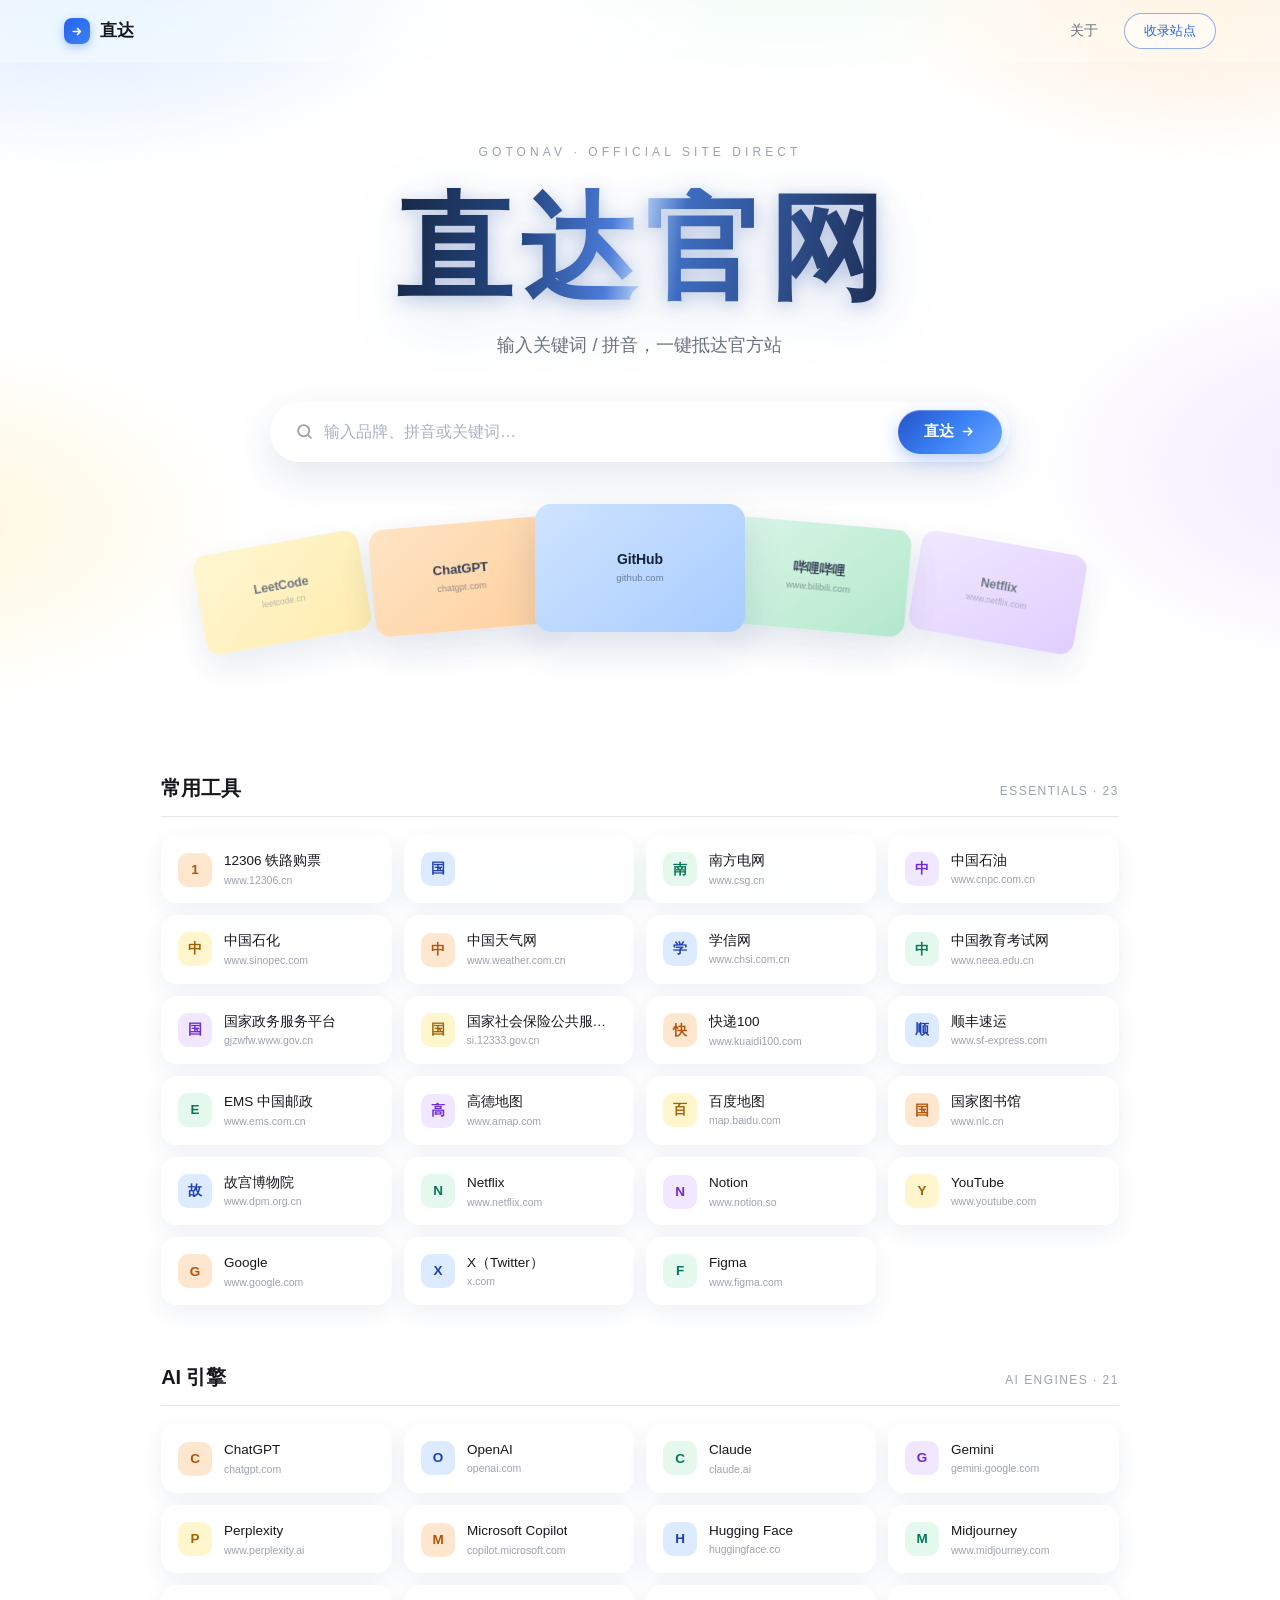
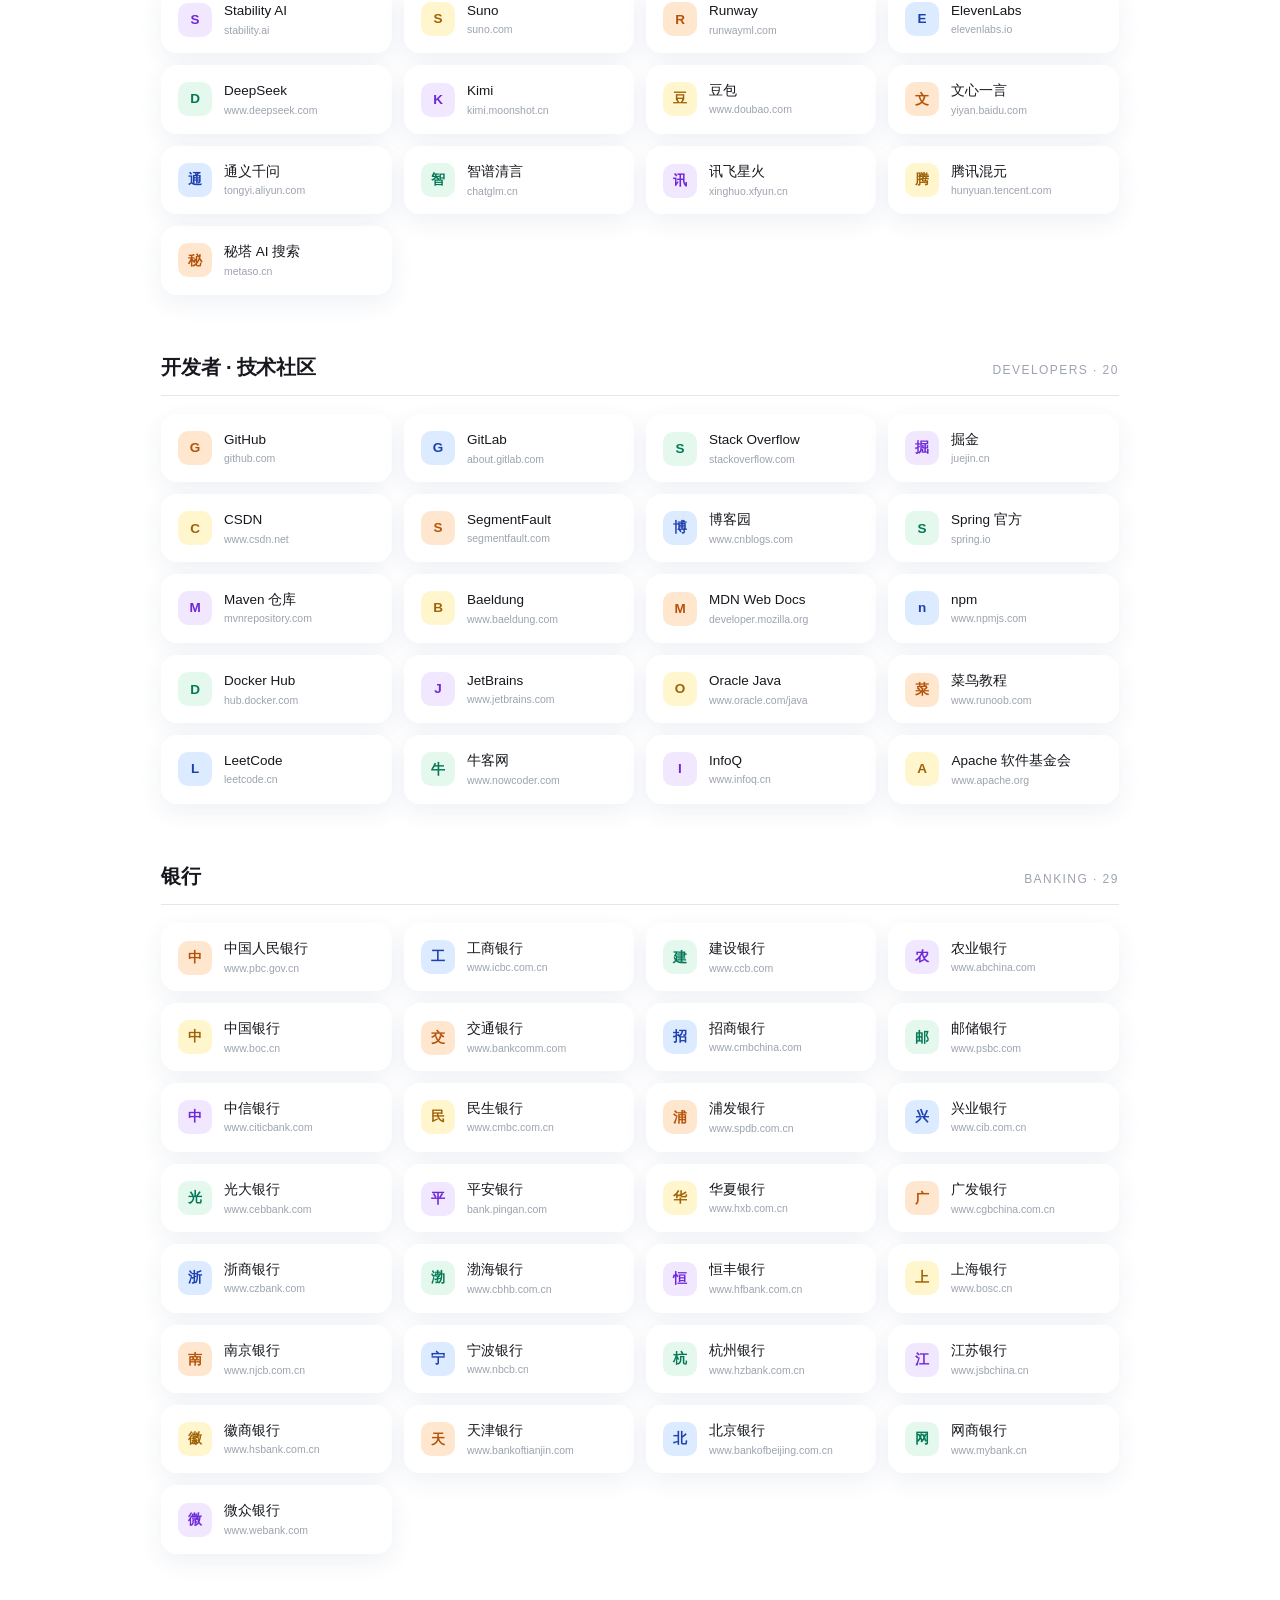
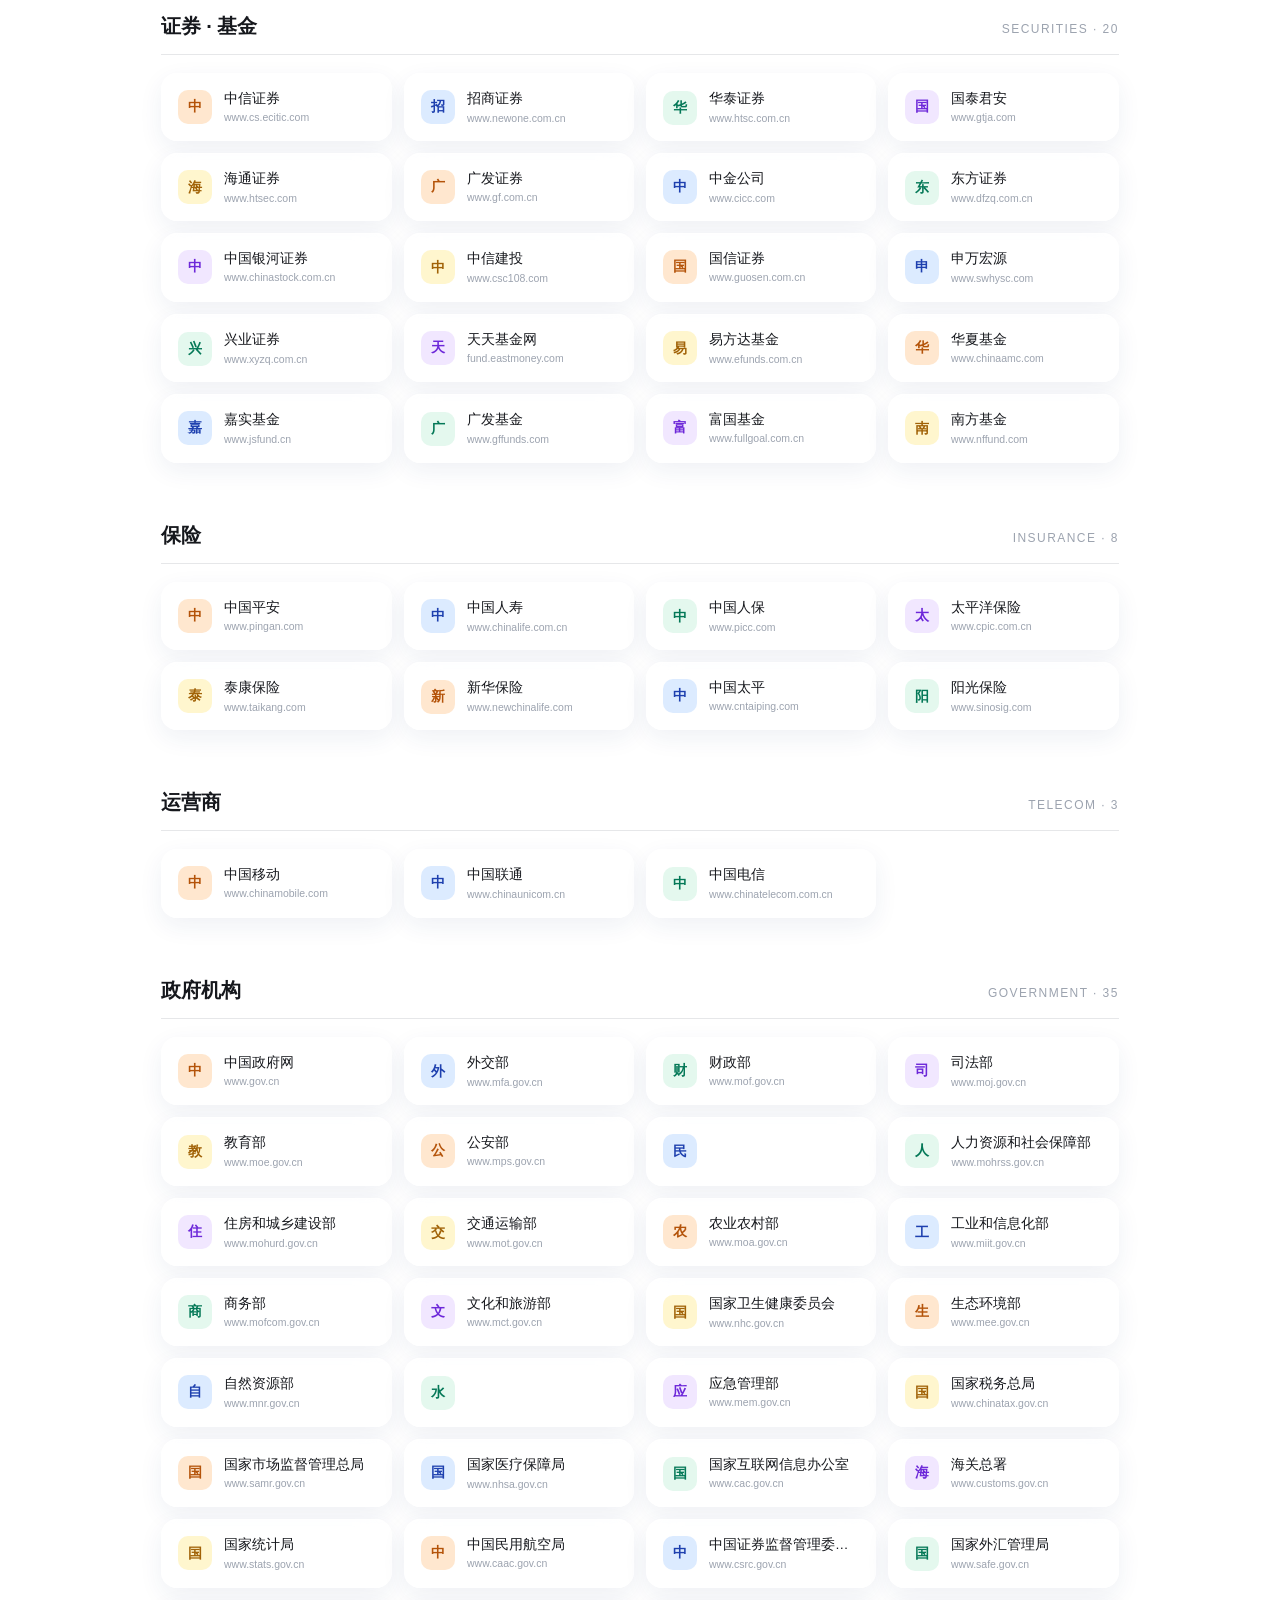
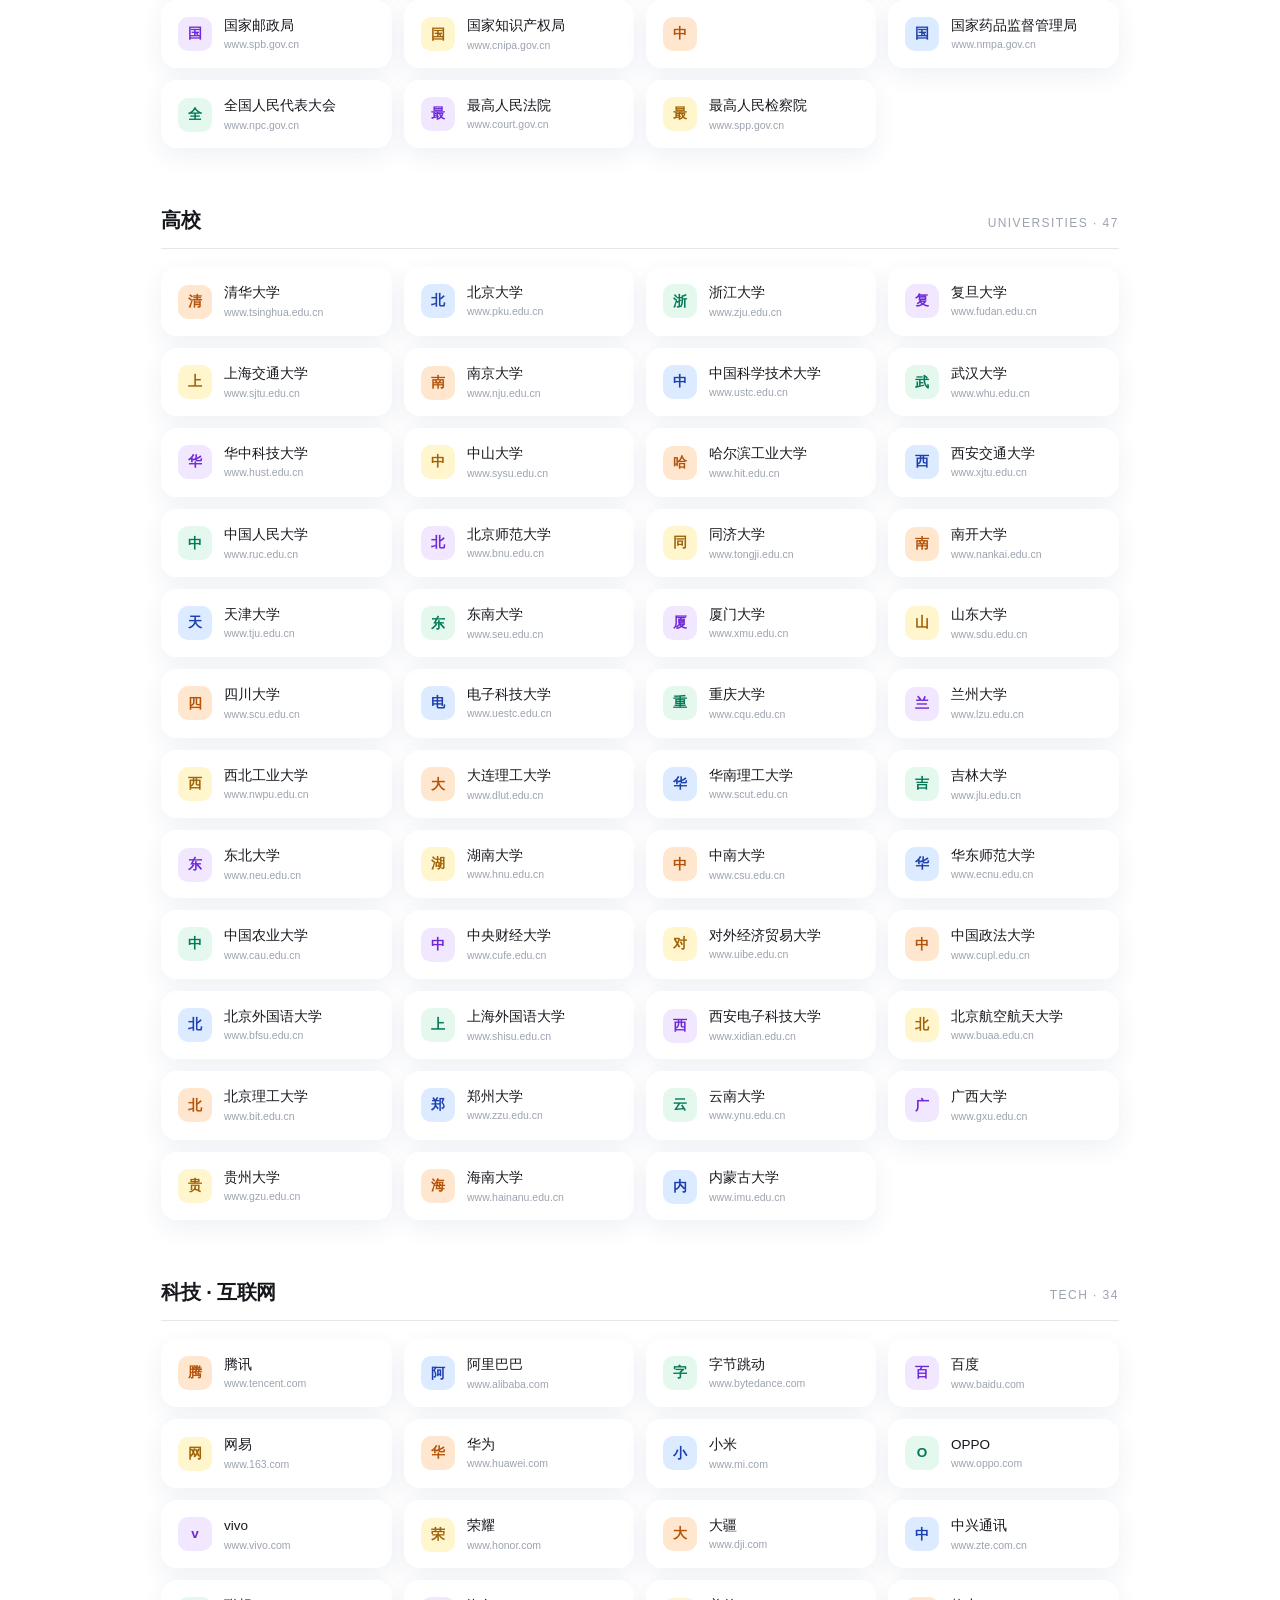
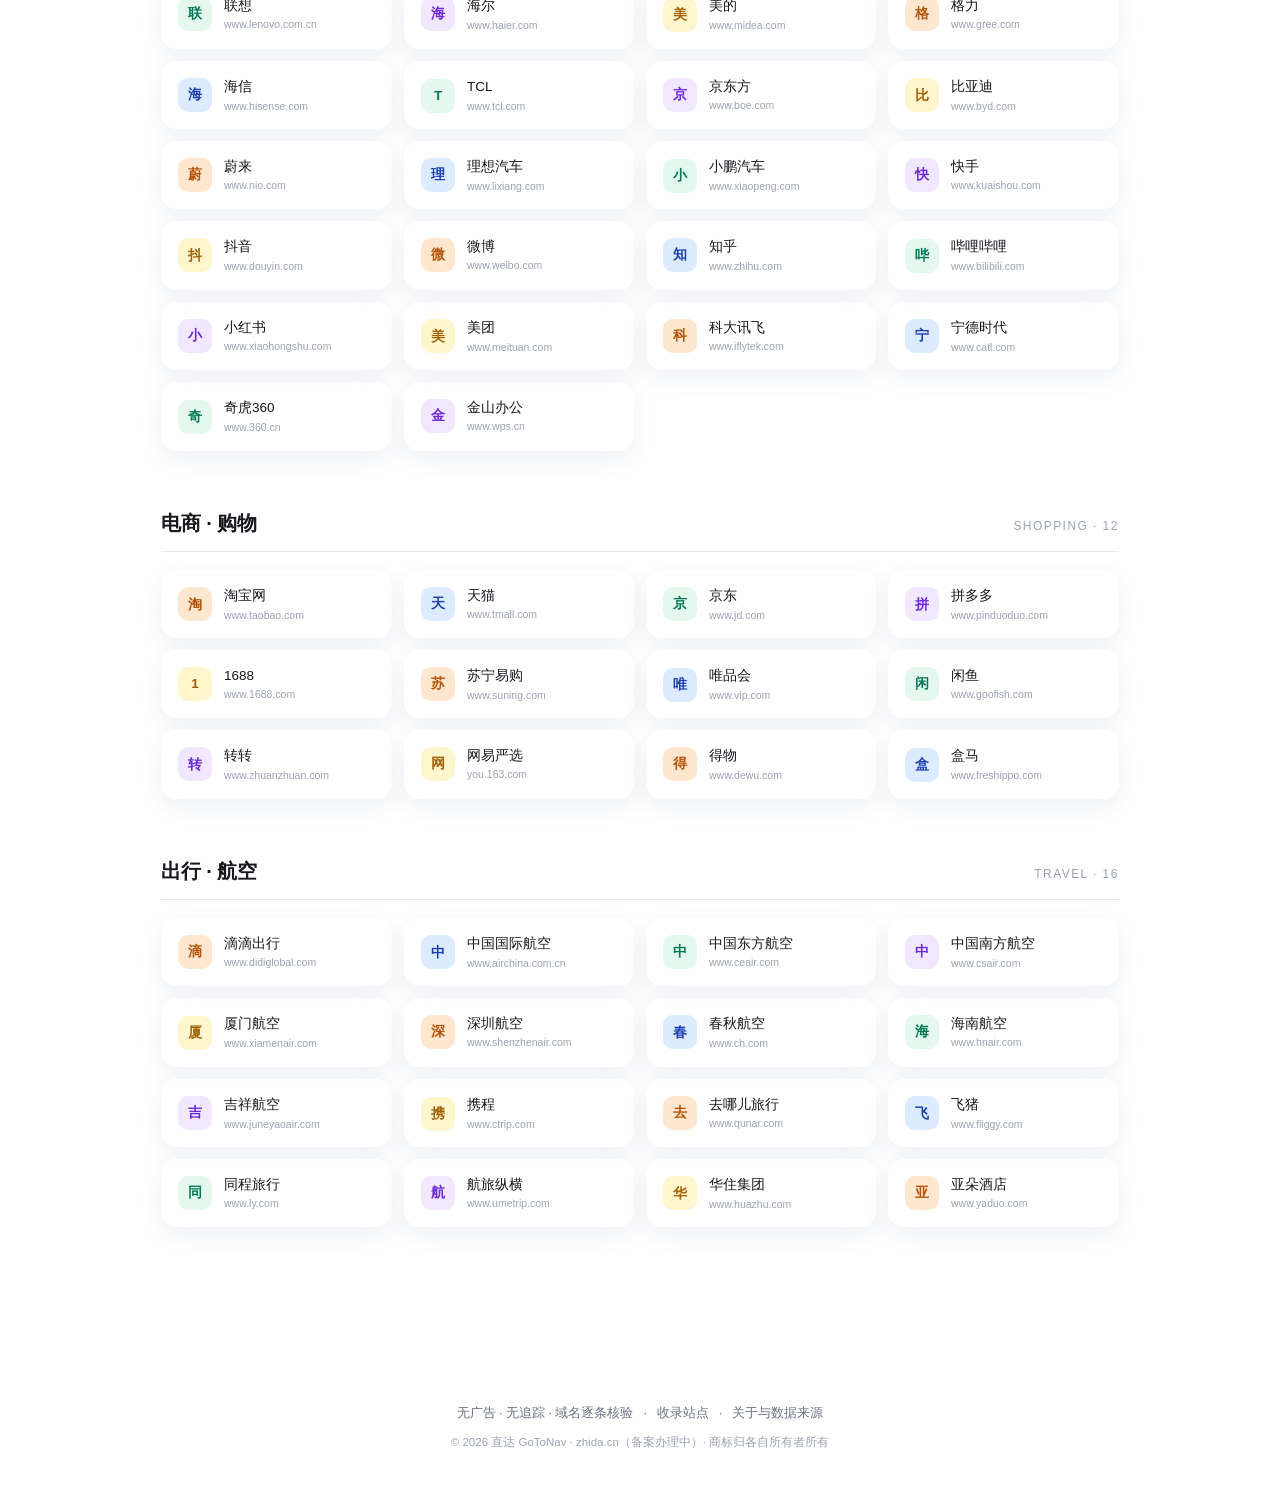
==== index.html @ f905e7fb "style: 标题字重600+镜面高光带与冷蓝投影；搜索框外环收细至4px取按钮同色渐变；背景改白底+五卡片同色系光斑融合渐变消除顶部断层；卡片五色提亮" ====
<!DOCTYPE html>
<html lang="zh-CN">
<head>
<meta charset="UTF-8">
<meta name="viewport" content="width=device-width, initial-scale=1.0">
<title>直达 GoToNav — 输入品牌名，直达官网</title>
<meta name="description" content="输入品牌 / 拼音，一键抵达官方站。无广告，无竞价排名，域名逐条核验。">
<link rel="icon" href="data:image/svg+xml,%3Csvg xmlns='http://www.w3.org/2000/svg' viewBox='0 0 32 32'%3E%3Crect width='32' height='32' rx='8' fill='%232563EB'/%3E%3Cpath d='M9 16h12M16 10.5L21.5 16L16 21.5' stroke='%23FFFFFF' stroke-width='2.6' fill='none' stroke-linecap='round' stroke-linejoin='round'/%3E%3C/svg%3E">
<style>
:root{
  --sans:-apple-system,BlinkMacSystemFont,"PingFang SC","Microsoft YaHei","Segoe UI",Roboto,sans-serif;
  /* 标题专用：中文宋体系，收细字重 + 放宽字距，比黑体更耐看 */
  --art:"Songti SC","STSong","Source Han Serif SC","Noto Serif SC","SimSun",Georgia,serif;
  --ease:cubic-bezier(.22,.68,.26,1);
  --text:#16181D;
  --dim:#6B7280;
  --faint:#9CA3AF;
  --blue:#2563EB;
  --blue-2:#3B82F6;
  --blue-soft:rgba(37,99,235,.08);
  --line:rgba(17,24,39,.08);
  --glass:rgba(255,255,255,.6);
  --glass-border:rgba(255,255,255,.75);
  --shadow:0 8px 24px rgba(30,60,120,.07);
  --shadow-lg:0 24px 60px rgba(30,60,120,.16);
}
*{box-sizing:border-box;margin:0;padding:0}
html{scroll-behavior:smooth;scroll-padding-top:90px}
body{font-family:var(--sans);color:var(--text);line-height:1.6;
  -webkit-font-smoothing:antialiased;overflow-x:hidden;
  background:#FFFFFF fixed}
a{color:inherit;text-decoration:none}
button{font-family:inherit;cursor:pointer;border:none;background:none;color:inherit}
::selection{background:rgba(37,99,235,.15)}
mark{background:transparent;color:var(--blue)}

/* 背景多色融合渐变：蘸取五张卡片的颜色（冰蓝/暖橙/薄荷/淡紫/柔黄），
   以大而柔的光斑相互渗透，无边界无断层，白底为主基调 */
.aurora{position:fixed;inset:0;pointer-events:none;z-index:0;
  background:
    radial-gradient(ellipse 52% 44% at 6% -8%,rgba(168,204,255,.55),transparent 62%),
    radial-gradient(ellipse 46% 40% at 94% -6%,rgba(255,201,143,.44),transparent 60%),
    radial-gradient(ellipse 44% 36% at 62% -12%,rgba(168,228,196,.42),transparent 58%),
    radial-gradient(ellipse 46% 38% at 108% 52%,rgba(205,176,255,.30),transparent 62%),
    radial-gradient(ellipse 42% 34% at -6% 58%,rgba(255,225,126,.28),transparent 60%),
    radial-gradient(ellipse 52% 36% at 50% 116%,rgba(168,228,196,.30),transparent 64%)}
.grain{position:fixed;inset:0;pointer-events:none;z-index:98;opacity:.05;
  background-image:url("data:image/svg+xml;utf8,<svg xmlns='http://www.w3.org/2000/svg' width='160' height='160'><filter id='n'><feTurbulence type='fractalNoise' baseFrequency='0.9' numOctaves='2'/></filter><rect width='160' height='160' filter='url(%23n)' opacity='0.55'/></svg>");
  mix-blend-mode:overlay}

/* ---------- nav ---------- */
.nav{position:sticky;top:0;z-index:50;display:flex;align-items:center;justify-content:space-between;
  padding:0 max(32px,5vw);height:62px;
  background:rgba(255,255,255,.45);backdrop-filter:blur(20px) saturate(170%);
  -webkit-backdrop-filter:blur(20px) saturate(170%)}
.brand{display:flex;align-items:center;gap:10px;font-size:17px;font-weight:800;letter-spacing:-.01em}
.brand-mark{width:26px;height:26px;border-radius:8px;
  background:linear-gradient(135deg,var(--blue),var(--blue-2));
  display:flex;align-items:center;justify-content:center;flex-shrink:0;
  box-shadow:0 3px 10px rgba(37,99,235,.35)}
.nav-right{display:flex;align-items:center;gap:12px}
.nav-link{font-size:13.5px;color:var(--dim);padding:7px 14px;border-radius:99px;transition:color .25s}
.nav-link:hover{color:var(--text)}
.btn-outline{font-size:13px;font-weight:500;color:var(--blue);padding:8px 19px;border-radius:99px;
  border:1.5px solid rgba(37,99,235,.5);background:rgba(255,255,255,.5);transition:background .25s,border-color .25s}
.btn-outline:hover{background:var(--blue-soft);border-color:var(--blue)}

/* ---------- hero ---------- */
.hero{position:relative;z-index:1;display:flex;flex-direction:column;
  align-items:center;text-align:center;padding:clamp(56px,9vh,96px) 24px 76px}
.eyebrow{font-size:12px;letter-spacing:.34em;color:var(--faint);text-transform:uppercase;margin-bottom:26px}
.hero h1{font-family:var(--art);font-size:clamp(52px,10.5vw,116px);font-weight:600;line-height:1.06;
  letter-spacing:.07em;text-indent:.07em;
  /* 镜面质感：深→亮→微光带→深，中段亮带模拟镜面反光 */
  background:linear-gradient(97deg,#182742 0%,#23447F 26%,#4B7BD8 44%,#A9C6F2 50%,#3E6CC0 58%,#1B2C50 100%);
  -webkit-background-clip:text;background-clip:text;-webkit-text-fill-color:transparent;
  /* 镜面阴影：贴身一层冷蓝柔影 + 远处一层大扩散，让字浮起来 */
  filter:drop-shadow(0 4px 9px rgba(43,84,166,.30)) drop-shadow(0 16px 30px rgba(43,84,166,.16))}
.hero-sub{font-size:clamp(15px,2vw,18px);color:var(--dim);margin:20px auto 42px;max-width:32em}

/* 搜索：细长胶囊 + 悬停/聚焦时与按钮同色的一圈毛玻璃 */
.search-wrap{position:relative;width:100%;max-width:740px;z-index:30}
.search-wrap::before{content:"";position:absolute;inset:-4px;border-radius:999px;z-index:-1;
  background:linear-gradient(135deg,#2554C7 0%,#3B82F6 52%,#6AA9FF 100%);
  backdrop-filter:blur(14px) saturate(170%);-webkit-backdrop-filter:blur(14px) saturate(170%);
  border:1px solid rgba(255,255,255,.65);
  opacity:0;transform:scale(.99);
  transition:opacity .32s var(--ease),transform .32s var(--ease)}
.search-wrap:hover::before,.search-wrap:focus-within::before{opacity:1;transform:none}
.search{display:flex;align-items:center;gap:10px;padding:7px 7px 7px 24px;border-radius:999px;
  background:rgba(255,255,255,.94);backdrop-filter:blur(24px);-webkit-backdrop-filter:blur(24px);
  border:1px solid rgba(255,255,255,.9);
  box-shadow:0 14px 40px rgba(30,60,120,.12);
  transition:box-shadow .3s var(--ease),transform .3s var(--ease)}
.search.focus{transform:translateY(-2px);box-shadow:0 22px 52px rgba(30,60,120,.20)}
.search-ico{color:var(--faint);display:flex;flex-shrink:0}
.search input{flex:1;border:none;outline:none;background:transparent;font-size:16px;color:var(--text);min-width:0}
.search input::placeholder{color:#A8B3C4}
.search-btn{height:44px;padding:0 26px;border-radius:999px;flex-shrink:0;color:#fff;
  font-size:14.5px;font-weight:600;display:flex;align-items:center;gap:7px;
  background:linear-gradient(135deg,#2554C7 0%,#3B82F6 52%,#6AA9FF 100%);
  box-shadow:0 6px 18px rgba(43,110,246,.34),inset 0 1px 0 rgba(255,255,255,.28);
  transition:transform .25s var(--ease),box-shadow .25s}
.search-btn:hover{transform:scale(1.05);box-shadow:0 9px 24px rgba(43,110,246,.44)}
.search-btn:active{transform:scale(.96)}

/* ---------- 品牌卡片拼贴（循环换位） ---------- */
.collage{position:relative;height:156px;margin-top:54px;perspective:1000px}
.pcard{position:absolute;top:0;left:50%;
  --tx:0px;--dy:0px;--ang:0deg;--sc:1;--w:190px;--h:114px;
  width:var(--w);height:var(--h);border-radius:16px;padding:0 16px;
  display:flex;flex-direction:column;justify-content:center;align-items:center;text-align:center;
  cursor:pointer;overflow:hidden;background:var(--bg);
  box-shadow:0 16px 38px rgba(30,60,120,.16);
  transform:translateX(calc(-50% + var(--tx))) translateY(var(--dy)) rotate(var(--ang)) scale(var(--sc));
  transform-origin:50% 60%;
  transition:transform .78s var(--ease),width .78s var(--ease),height .78s var(--ease),
             opacity .6s var(--ease),box-shadow .45s var(--ease),filter .6s var(--ease);
  animation:floaty 6.5s ease-in-out infinite}
.pcard .p-txt{min-width:0;width:100%}
.pcard .p-name{font-size:14px;font-weight:700;color:#16233A;letter-spacing:-.01em;line-height:1.3;
  white-space:nowrap;overflow:hidden;text-overflow:ellipsis}
.pcard .p-domain{font-size:9.5px;color:rgba(22,35,58,.5);letter-spacing:.01em;margin-top:2px;
  white-space:nowrap;overflow:hidden;text-overflow:ellipsis}
/* 悬停：回正 + 上浮 + 一道光扫过 */
.pcard::after{content:"";position:absolute;inset:0;pointer-events:none;
  background:linear-gradient(115deg,transparent 32%,rgba(255,255,255,.6) 48%,transparent 64%);
  opacity:0;transform:translateX(-36%);transition:opacity .3s,transform .55s var(--ease)}
.pcard:hover::after{opacity:1;transform:translateX(36%)}
.pcard:hover{--ang:0deg!important;--dy:-14px!important;--sc:1.1!important;
  z-index:30!important;opacity:1!important;filter:none!important;
  box-shadow:0 28px 58px rgba(30,60,120,.24)}
@keyframes floaty{0%,100%{margin-top:0}50%{margin-top:-7px}}
@media (prefers-reduced-motion: reduce){.pcard{animation:none}}

/* 分类卡片头像：五色调循环，与首屏卡片同系 */
.avatar{width:34px;height:34px;border-radius:10px;
  display:flex;align-items:center;justify-content:center;font-size:13.5px;flex-shrink:0;font-weight:600}
.avatar[data-c="0"]{background:#FFE7CF;color:#B45309}
.avatar[data-c="1"]{background:#DCEBFF;color:#1E40AF}
.avatar[data-c="2"]{background:#E4F8EE;color:#047857}
.avatar[data-c="3"]{background:#F1E7FF;color:#6D28D9}
.avatar[data-c="4"]{background:#FFF6CE;color:#A16207}

/* ---------- 下拉候选区 ---------- */
.panel{position:absolute;top:calc(100% + 10px);left:0;right:0;border-radius:20px;overflow:hidden;
  background:rgba(255,255,255,.9);backdrop-filter:blur(28px) saturate(180%);
  -webkit-backdrop-filter:blur(28px) saturate(180%);
  border:1px solid rgba(255,255,255,.9);box-shadow:0 24px 60px rgba(30,60,120,.18);
  opacity:0;transform:translateY(-6px) scale(.99);pointer-events:none;
  transition:opacity .22s var(--ease),transform .22s var(--ease);z-index:40}
.panel.show{opacity:1;transform:none;pointer-events:auto}
.sug{display:flex;align-items:center;gap:12px;padding:11px 16px;cursor:pointer;transition:background .15s}
.sug.active,.sug:hover{background:var(--blue-soft)}
.sug-name{font-size:14px;font-weight:500}
.sug-domain{font-size:11.5px;color:var(--faint)}
.sug-meta{margin-left:auto;text-align:right;flex-shrink:0}
.sug-cat{font-size:11px;color:var(--faint)}
.sug-go{font-size:11px;color:var(--dim)}
.sug.active .sug-go{color:var(--blue)}

/* ---------- 分类 ---------- */
main{position:relative;z-index:1;max-width:1060px;margin:0 auto;padding:24px max(24px,4vw) 80px}
.cat{margin-bottom:56px;opacity:0;transform:translateY(22px);
  transition:opacity .5s var(--ease),transform .5s var(--ease)}
.cat.in{opacity:1;transform:none}
.cat-head{display:flex;align-items:baseline;justify-content:space-between;margin-bottom:18px;
  padding-bottom:12px;border-bottom:1px solid rgba(17,24,39,.1)}
.cat-head h2{font-size:20px;font-weight:800;letter-spacing:-.01em}
.cat-head span{font-size:12px;color:var(--faint);letter-spacing:.12em}
.grid{display:grid;grid-template-columns:repeat(auto-fill,minmax(198px,1fr));gap:12px}
.card{display:flex;align-items:center;gap:12px;padding:14px 16px;border-radius:16px;
  background:rgba(255,255,255,.72);backdrop-filter:blur(16px);-webkit-backdrop-filter:blur(16px);
  border:1px solid rgba(255,255,255,.85);box-shadow:var(--shadow);
  transition:transform .3s var(--ease),box-shadow .3s}
.card:hover{transform:translateY(-4px);box-shadow:0 14px 34px rgba(30,60,120,.13)}
.card-name{font-size:13.5px;font-weight:500;white-space:nowrap;overflow:hidden;text-overflow:ellipsis}
.card-domain{font-size:10.5px;color:var(--faint);white-space:nowrap;overflow:hidden;text-overflow:ellipsis}
.card-txt{min-width:0}

/* ---------- footer ---------- */
footer{position:relative;z-index:1;padding:40px 24px 44px;text-align:center}
.foot-links{display:flex;justify-content:center;gap:10px;margin-bottom:10px;flex-wrap:wrap}
.foot-links button,.foot-links span{font-size:12.5px;color:var(--dim)}
.foot-links button:hover{color:var(--text)}
.foot-sep{color:var(--faint)}
.copyright{font-size:11.5px;color:var(--faint)}

/* ---------- 弹窗与提示 ---------- */
.mask{position:fixed;inset:0;background:rgba(17,24,39,.3);backdrop-filter:blur(10px);
  -webkit-backdrop-filter:blur(10px);
  display:none;align-items:center;justify-content:center;z-index:90;padding:20px}
.mask.show{display:flex}
.modal{width:100%;max-width:430px;padding:30px;border-radius:22px;
  background:rgba(255,255,255,.88);backdrop-filter:blur(28px) saturate(180%);
  -webkit-backdrop-filter:blur(28px) saturate(180%);
  border:1px solid rgba(255,255,255,.9);box-shadow:0 30px 90px rgba(30,60,120,.25)}
.modal h3{font-size:18px;font-weight:600;margin-bottom:6px}
.modal .sub{font-size:13px;color:var(--dim);margin-bottom:22px}
.field{margin-bottom:15px}
.field label{display:block;font-size:12px;color:var(--dim);margin-bottom:7px}
.field input,.field textarea{width:100%;background:rgba(255,255,255,.8);border:1px solid var(--line);
  border-radius:12px;padding:11px 15px;font-size:13.5px;color:var(--text);outline:none;
  font-family:inherit;transition:border-color .25s;resize:vertical}
.field input:focus,.field textarea:focus{border-color:var(--blue);box-shadow:0 0 0 3px rgba(37,99,235,.10)}
.modal-actions{display:flex;gap:10px;justify-content:flex-end;margin-top:22px}
.btn-ghost{font-size:13px;color:var(--dim);padding:9px 18px;border-radius:99px}
.btn-ghost:hover{color:var(--text)}
.btn-main{font-size:13px;color:#fff;padding:10px 24px;border-radius:99px;font-weight:600;
  background:linear-gradient(135deg,#2B6EF6,#4F8DF9);
  box-shadow:0 4px 14px rgba(43,110,246,.35);transition:transform .25s var(--ease)}
.btn-main:hover{transform:scale(1.04)}
.about-list{list-style:none;font-size:13.5px;color:var(--dim)}
.about-list li{padding:10px 0;border-bottom:1px solid rgba(17,24,39,.08);display:flex;gap:12px}
.about-list li:last-child{border:none}
.about-list b{color:var(--text);font-weight:500;flex-shrink:0}
.toast{position:fixed;bottom:32px;left:50%;transform:translate(-50%,16px);opacity:0;
  background:rgba(255,255,255,.9);backdrop-filter:blur(24px);-webkit-backdrop-filter:blur(24px);
  border:1px solid rgba(255,255,255,.9);color:var(--text);
  font-size:13px;padding:12px 24px;border-radius:99px;box-shadow:0 12px 34px rgba(30,60,120,.16);
  transition:.35s var(--ease);z-index:99;pointer-events:none}
.toast.show{opacity:1;transform:translate(-50%,0)}

@media (prefers-reduced-motion: reduce){*{transition:none!important;animation:none!important}}
@media (max-width:820px){
  .collage{margin-top:44px;height:124px}
  .hero{padding-top:clamp(40px,7vh,72px)}
}
@media (max-width:560px){
  .collage{height:92px}
  .search{padding-left:18px}
  .search-btn{padding:0 18px;height:42px}
  .hero-sub{margin-bottom:34px}
}
</style>
</head>
<body>

<div class="aurora" aria-hidden="true"></div>

<nav class="nav">
  <a class="brand" href="#">
    <span class="brand-mark"><svg width="13" height="13" viewBox="0 0 24 24" fill="none" stroke="#fff" stroke-width="3" stroke-linecap="round" stroke-linejoin="round"><path d="M4 12h13M12 6.5L17.5 12L12 17.5"/></svg></span>
    直达
  </a>
  <div class="nav-right">
    <button class="nav-link hide-m" data-open="about">关于</button>
    <button class="btn-outline" data-open="submit">收录站点</button>
  </div>
</nav>

<header class="hero">
  <div class="eyebrow">GoToNav · Official Site Direct</div>
  <h1>直达官网</h1>
  <p class="hero-sub">输入关键词 / 拼音，一键抵达官方站</p>

  <div class="search-wrap">
    <div class="search" id="searchBox">
      <span class="search-ico"><svg width="19" height="19" viewBox="0 0 24 24" fill="none" stroke="currentColor" stroke-width="2.4" stroke-linecap="round"><circle cx="11" cy="11" r="7"/><path d="M20 20l-3.5-3.5"/></svg></span>
      <input id="q" type="text" placeholder="输入品牌、拼音或关键词…" autocomplete="off" spellcheck="false">
      <button class="search-btn" id="goBtn">直达
        <svg width="15" height="15" viewBox="0 0 24 24" fill="none" stroke="currentColor" stroke-width="2.6" stroke-linecap="round" stroke-linejoin="round"><path d="M4 12h13M12 6.5L17.5 12L12 17.5"/></svg>
      </button>
    </div>
    <div class="panel" id="panel" role="listbox"></div>
  </div>

  <!-- 品牌卡片拼贴（点击直达） -->
  <div class="collage" id="collage" aria-label="热门品牌直达"></div>

</header>

<main id="main"></main>

<footer>
  <div class="foot-links">
    <span>无广告 · 无追踪 · 域名逐条核验</span>
    <span class="foot-sep">·</span>
    <button data-open="submit">收录站点</button>
    <span class="foot-sep">·</span>
    <button data-open="about">关于与数据来源</button>
  </div>
  <div class="copyright">© 2026 直达 GoToNav · zhida.cn（备案办理中）· 商标归各自所有者所有</div>
</footer>

<!-- submit modal -->
<div class="mask" id="submitMask">
  <div class="modal">
    <h3>收录站点</h3>
    <p class="sub">提交后进入审核队列，经域名与备案主体核验后收录。</p>
    <div class="field"><label>品牌 / 机构名称</label><input id="subName" placeholder="如：某某银行"></div>
    <div class="field"><label>官网地址</label><input id="subUrl" placeholder="https://www.example.com"></div>
    <div class="field"><label>补充说明（可选）</label><textarea id="subNote" rows="2" placeholder="如何确认这是官网？来源是什么？"></textarea></div>
    <div class="modal-actions">
      <button class="btn-ghost" data-close>取消</button>
      <button class="btn-main" id="subBtn">提交</button>
    </div>
  </div>
</div>

<!-- about modal -->
<div class="mask" id="aboutMask">
  <div class="modal">
    <h3>关于直达</h3>
    <p class="sub">我们只做一件事：把准确的官方网址交给你。</p>
    <ul class="about-list">
      <li><b>收录标准</b><span>只收录品牌、机构与高校的官方网站，域名逐条人工核验</span></li>
      <li><b>数据来源</b><span>人工精选整理 + Wikidata 官网属性交叉校验，每月自动健康检查</span></li>
      <li><b>隐私承诺</b><span>无广告、无追踪、无第三方 Cookie，记录仅存于你的浏览器本地</span></li>
      <li><b>商标声明</b><span>页面所示名称与标识仅作指引，归各自权利人所有</span></li>
    </ul>
    <div class="modal-actions"><button class="btn-main" data-close>好的</button></div>
  </div>
</div>

<div class="toast" id="toast"></div>

<script>
/* ================= 数据：人工精选种子库（需定期健康校验） ================= */
const CATS=[
 {id:"common",label:"常用工具",en:"ESSENTIALS"},
 {id:"ai",label:"AI 引擎",en:"AI ENGINES"},
 {id:"dev",label:"开发者 · 技术社区",en:"DEVELOPERS"},
 {id:"bank",label:"银行",en:"BANKING"},
 {id:"fund",label:"证券 · 基金",en:"SECURITIES"},
 {id:"ins",label:"保险",en:"INSURANCE"},
 {id:"telecom",label:"运营商",en:"TELECOM"},
 {id:"gov",label:"政府机构",en:"GOVERNMENT"},
 {id:"edu",label:"高校",en:"UNIVERSITIES"},
 {id:"tech",label:"科技 · 互联网",en:"TECH"},
 {id:"shop",label:"电商 · 购物",en:"SHOPPING"},
 {id:"travel",label:"出行 · 航空",en:"TRAVEL"},
 {id:"more",label:"更多收录",en:"MORE · WIKIDATA"},
];
const SITES=[
/* —— 常用工具 —— */
["12306 铁路购票","https://www.12306.cn","common","12306 tl12306铁路 huoche"],
["国家电网","https://www.sgcc.com.cn","common","sgcc gjdw dianwang 电网"],
["南方电网","https://www.csg.cn","common","ndw csg nanfang dianwang"],
["中国石油","https://www.cnpc.com.cn","common","zgsy cnpc shiyou"],
["中国石化","https://www.sinopec.com","common","zgsh sinopec shihua"],
["中国天气网","https://www.weather.com.cn","common","tianqi 天气 weather"],
["学信网","https://www.chsi.com.cn","common","xuexin 学信 chsi"],
["中国教育考试网","https://www.neea.edu.cn","common","neea jiaoyu kaoshi 考试"],
["国家政务服务平台","https://gjzwfw.www.gov.cn","common","zhengwu zhengwu fuwu 政务"],
["国家社会保险公共服务平台","https://si.12333.gov.cn","common","shebao 12333 社保"],
["快递100","https://www.kuaidi100.com","common","kd100 kuaidi 快递"],
["顺丰速运","https://www.sf-express.com","common","sf shunfeng 顺丰"],
["EMS 中国邮政","https://www.ems.com.cn","common","ems youzheng 邮政"],
["高德地图","https://www.amap.com","common","gaode amap ditu 地图"],
["百度地图","https://map.baidu.com","common","baiduditu ditu 地图"],
["国家图书馆","https://www.nlc.cn","common","gjtsg nlc tushuguan 图书馆"],
["故宫博物院","https://www.dpm.org.cn","common","gugong dpm bowuguan 故宫"],
["Netflix","https://www.netflix.com","common","netflix nfx naiwang 奈飞"],
["Notion","https://www.notion.so","common","notion nuoshan biji 笔记"],
["YouTube","https://www.youtube.com","common","youtube yt youtu 油管"],
["Google","https://www.google.com","common","google guge guge搜索"],
["X（Twitter）","https://x.com","common","twitter x tuite 推特"],
["Figma","https://www.figma.com","common","figma"],
/* —— 运营商 —— */
["中国移动","https://www.chinamobile.com","telecom","yidong cmcc 10086 移动"],
["中国联通","https://www.chinaunicom.cn","telecom","liantong 10010 联通 unicom"],
["中国电信","https://www.chinatelecom.com.cn","telecom","dianxin 189 电信"],
/* —— 银行 —— */
["中国人民银行","https://www.pbc.gov.cn","bank","yanghang 央行 pbc"],
["工商银行","https://www.icbc.com.cn","bank","gsyh icbc gonghang"],
["建设银行","https://www.ccb.com","bank","jsyh ccb jianhang"],
["农业银行","https://www.abchina.com","bank","nyh abc nonghang"],
["中国银行","https://www.boc.cn","bank","zgyh boc zhonghang"],
["交通银行","https://www.bankcomm.com","bank","jtyh jiaohang"],
["招商银行","https://www.cmbchina.com","bank","zsyh cmb zhaohang 招行"],
["邮储银行","https://www.psbc.com","bank","ycyh psbc youchu"],
["中信银行","https://www.citicbank.com","bank","zxyh citic zhongxin"],
["民生银行","https://www.cmbc.com.cn","bank","msyh minsheng"],
["浦发银行","https://www.spdb.com.cn","bank","pfyh pudong spdb"],
["兴业银行","https://www.cib.com.cn","bank","xyh cib xingye"],
["光大银行","https://www.cebbank.com","bank","gdyh guangda ebb"],
["平安银行","https://bank.pingan.com","bank","payh pingan"],
["华夏银行","https://www.hxb.com.cn","bank","hxyh huaxia"],
["广发银行","https://www.cgbchina.com.cn","bank","gfyh cgb guangfa"],
["浙商银行","https://www.czbank.com","bank","zsyh2 zheshang czbank"],
["渤海银行","https://www.cbhb.com.cn","bank","bhyh bohai cbhb"],
["恒丰银行","https://www.hfbank.com.cn","bank","hfyh hengfeng hfbank"],
["上海银行","https://www.bosc.cn","bank","shyh shanghai bosc"],
["南京银行","https://www.njcb.com.cn","bank","njyh nanjing njcb"],
["宁波银行","https://www.nbcb.cn","bank","nbyh ningbo nbcb"],
["杭州银行","https://www.hzbank.com.cn","bank","hzyh hangzhou hzbank"],
["江苏银行","https://www.jsbchina.cn","bank","jsyh jiangsu jsb"],
["徽商银行","https://www.hsbank.com.cn","bank","hsyh huishang hsbank"],
["天津银行","https://www.bankoftianjin.com","bank","tjyh tianjin"],
["北京银行","https://www.bankofbeijing.com.cn","bank","bjyh bob"],
["网商银行","https://www.mybank.cn","bank","wsyh wangshang mybank"],
["微众银行","https://www.webank.com","bank","wzyh weizhong webank"],
/* —— 证券 · 基金 —— */
["中信证券","https://www.cs.ecitic.com","fund","zxzq citic"],
["招商证券","https://www.newone.com.cn","fund","zszq newone"],
["华泰证券","https://www.htsc.com.cn","fund","htzq htsc"],
["国泰君安","https://www.gtja.com","fund","gtja guotai"],
["海通证券","https://www.htsec.com","fund","htsec haitong"],
["广发证券","https://www.gf.com.cn","fund","gfzq gf"],
["中金公司","https://www.cicc.com","fund","cicc zhongjin"],
["东方证券","https://www.dfzq.com.cn","fund","dfzq dongfang"],
["中国银河证券","https://www.chinastock.com.cn","fund","yhzq yinhe chinastock"],
["中信建投","https://www.csc108.com","fund","zxjt jiantou csc"],
["国信证券","https://www.guosen.com.cn","fund","gxzq guosen"],
["申万宏源","https://www.swhysc.com","fund","swhy shenwan swhy"],
["兴业证券","https://www.xyzq.com.cn","fund","xyzq xingye zhengquan"],
["天天基金网","https://fund.eastmoney.com","fund","ttjj tiantian eastmoney"],
["易方达基金","https://www.efunds.com.cn","fund","yfd efunds"],
["华夏基金","https://www.chinaamc.com","fund","hxjj chinaamc"],
["嘉实基金","https://www.jsfund.cn","fund","jsjj jiashi jsfund"],
["广发基金","https://www.gffunds.com","fund","gfjj guangfa jijin"],
["富国基金","https://www.fullgoal.com.cn","fund","fgjj fuguo fullgoal"],
["南方基金","https://www.nffund.com","fund","nfjj nanfang jijin"],
/* —— 保险 —— */
["中国平安","https://www.pingan.com","ins","pingan pa"],
["中国人寿","https://www.chinalife.com.cn","ins","zgrs chinalife"],
["中国人保","https://www.picc.com","ins","picc renbao 人保"],
["太平洋保险","https://www.cpic.com.cn","ins","cpic taibao 太保"],
["泰康保险","https://www.taikang.com","ins","taikang tkbx"],
["新华保险","https://www.newchinalife.com","ins","xhbx xinhuaxian newchinalife"],
["中国太平","https://www.cntaiping.com","ins","taiping cntaiping"],
["阳光保险","https://www.sinosig.com","ins","yangguang sinosig"],
/* —— 政府机构 —— */
["中国政府网","https://www.gov.cn","gov","zwg guowuyuan 国务院"],
["外交部","https://www.mfa.gov.cn","gov","waijiao mfa"],
["财政部","https://www.mof.gov.cn","gov","caizheng mof"],
["司法部","https://www.moj.gov.cn","gov","sifa moj"],
["教育部","https://www.moe.gov.cn","gov","jiaoyu moe jyb"],
["公安部","https://www.mps.gov.cn","gov","gongan mps"],
["民政部","https://www.mca.gov.cn","gov","minzheng mca"],
["人力资源和社会保障部","https://www.mohrss.gov.cn","gov","renshe mohrss 社保"],
["住房和城乡建设部","https://www.mohurd.gov.cn","gov","zhufang mohurd 住建"],
["交通运输部","https://www.mot.gov.cn","gov","jiaotong mot"],
["农业农村部","https://www.moa.gov.cn","gov","nongye moa"],
["工业和信息化部","https://www.miit.gov.cn","gov","gongxin miit 工信"],
["商务部","https://www.mofcom.gov.cn","gov","shangwu mofcom"],
["文化和旅游部","https://www.mct.gov.cn","gov","wenlv mct 文旅"],
["国家卫生健康委员会","https://www.nhc.gov.cn","gov","weijian nhc 卫健委"],
["生态环境部","https://www.mee.gov.cn","gov","huanbao mee 环保"],
["自然资源部","https://www.mnr.gov.cn","gov","ziran mnr"],
["水利部","https://www.mwr.gov.cn","gov","shuili mwr"],
["应急管理部","https://www.mem.gov.cn","gov","yingji mem 应急"],
["国家税务总局","https://www.chinatax.gov.cn","gov","shuiwu swj tax 税务"],
["国家市场监督管理总局","https://www.samr.gov.cn","gov","samr shichang 市监"],
["国家医疗保障局","https://www.nhsa.gov.cn","gov","yibao nhsa 医保"],
["国家互联网信息办公室","https://www.cac.gov.cn","gov","wangxin cac 网信办"],
["海关总署","https://www.customs.gov.cn","gov","haiguan customs 海关"],
["国家统计局","https://www.stats.gov.cn","gov","tongjiju stats 统计"],
["中国民用航空局","https://www.caac.gov.cn","gov","minhang caac 民航"],
["中国证券监督管理委员会","https://www.csrc.gov.cn","gov","zhengjianhui csrc 证监会"],
["国家外汇管理局","https://www.safe.gov.cn","gov","waihui safe 外汇"],
["国家邮政局","https://www.spb.gov.cn","gov","youzhengju spb"],
["国家知识产权局","https://www.cnipa.gov.cn","gov","zhishi chanquan cnipa 专利"],
["中国气象局","https://www.cma.gov.cn","gov","qixiang cma 气象"],
["国家药品监督管理局","https://www.nmpa.gov.cn","gov","yaopin nmpa 药监"],
["全国人民代表大会","https://www.npc.gov.cn","gov","renda npc 人大"],
["最高人民法院","https://www.court.gov.cn","gov","fayuan court 法院"],
["最高人民检察院","https://www.spp.gov.cn","gov","jiancha spp 检察院"],
/* —— 高校 —— */
["清华大学","https://www.tsinghua.edu.cn","edu","qhdx qinghua tsinghua thu"],
["北京大学","https://www.pku.edu.cn","edu","bjdx beida pku"],
["浙江大学","https://www.zju.edu.cn","edu","zjdx zheda zju"],
["复旦大学","https://www.fudan.edu.cn","edu","fddx fudan"],
["上海交通大学","https://www.sjtu.edu.cn","edu","sjtu jiaotong shangjiao"],
["南京大学","https://www.nju.edu.cn","edu","njdx nanda nju"],
["中国科学技术大学","https://www.ustc.edu.cn","edu","zkeda ustc keda"],
["武汉大学","https://www.whu.edu.cn","edu","whdx wuda whu"],
["华中科技大学","https://www.hust.edu.cn","edu","hzkd hust"],
["中山大学","https://www.sysu.edu.cn","edu","zsdx sysu"],
["哈尔滨工业大学","https://www.hit.edu.cn","edu","hagd hit hagongda"],
["西安交通大学","https://www.xjtu.edu.cn","edu","xajtd xitong"],
["中国人民大学","https://www.ruc.edu.cn","edu","renda ruc 人大"],
["北京师范大学","https://www.bnu.edu.cn","edu","bjsfd bnu shifan"],
["同济大学","https://www.tongji.edu.cn","edu","tongji tjdx"],
["南开大学","https://www.nankai.edu.cn","edu","nkdx nankai"],
["天津大学","https://www.tju.edu.cn","edu","tjdx tianjindaxue tju"],
["东南大学","https://www.seu.edu.cn","edu","dndx dongnan seu"],
["厦门大学","https://www.xmu.edu.cn","edu","xmdx xiada xmu"],
["山东大学","https://www.sdu.edu.cn","edu","sddx shanda sdu"],
["四川大学","https://www.scu.edu.cn","edu","scdx chuanda scu"],
["电子科技大学","https://www.uestc.edu.cn","edu","dianzi uestc chengdian"],
["重庆大学","https://www.cqu.edu.cn","edu","cqdx chongqing cqu"],
["兰州大学","https://www.lzu.edu.cn","edu","lzdx lanzhou lzu"],
["西北工业大学","https://www.nwpu.edu.cn","edu","xbgd xigongda nwpu"],
["大连理工大学","https://www.dlut.edu.cn","edu","dlut dalian ligong"],
["华南理工大学","https://www.scut.edu.cn","edu","huanan ligong scut"],
["吉林大学","https://www.jlu.edu.cn","edu","jldx jilin jlu"],
["东北大学","https://www.neu.edu.cn","edu","dbdx dongbei neu"],
["湖南大学","https://www.hnu.edu.cn","edu","hndx hunan hnu"],
["中南大学","https://www.csu.edu.cn","edu","zndx zhongnan csu"],
["华东师范大学","https://www.ecnu.edu.cn","edu","hdsd ecnu huadong shifan"],
["中国农业大学","https://www.cau.edu.cn","edu","nongye dagau cau"],
["中央财经大学","https://www.cufe.edu.cn","edu","caizheng cufe 中央财大"],
["对外经济贸易大学","https://www.uibe.edu.cn","edu","duimao uibe 贸大"],
["中国政法大学","https://www.cupl.edu.cn","edu","fada zhengfa cupl"],
["北京外国语大学","https://www.bfsu.edu.cn","edu","beiwait bfsu 北外"],
["上海外国语大学","https://www.shisu.edu.cn","edu","shangwait shisu 上外"],
["西安电子科技大学","https://www.xidian.edu.cn","edu","xidian xdzd"],
["北京航空航天大学","https://www.buaa.edu.cn","edu","hangkong buaa 北航"],
["北京理工大学","https://www.bit.edu.cn","edu","ligong bit 北理工"],
["郑州大学","https://www.zzu.edu.cn","edu","zzdx zhengzhou zzu"],
["云南大学","https://www.ynu.edu.cn","edu","yndx yunnan ynu"],
["广西大学","https://www.gxu.edu.cn","edu","gxdx guangxi gxu"],
["贵州大学","https://www.gzu.edu.cn","edu","gzdx guizhou gzu"],
["海南大学","https://www.hainanu.edu.cn","edu","hndx hainan hainanu"],
["内蒙古大学","https://www.imu.edu.cn","edu","nmgdx neimenggu imu"],
/* —— AI 引擎 —— */
["ChatGPT","https://chatgpt.com","ai","chatgpt gpt cahtgpt openai"],
["OpenAI","https://openai.com","ai","openai opnai"],
["Claude","https://claude.ai","ai","claude anthropic"],
["Gemini","https://gemini.google.com","ai","gemini bard 谷歌"],
["Perplexity","https://www.perplexity.ai","ai","perplexity pplx"],
["Microsoft Copilot","https://copilot.microsoft.com","ai","copilot 微软副驾驶"],
["Hugging Face","https://huggingface.co","ai","huggingface hf"],
["Midjourney","https://www.midjourney.com","ai","midjourney mj"],
["Stability AI","https://stability.ai","ai","stability stable diffusion"],
["Suno","https://suno.com","ai","suno 音乐生成"],
["Runway","https://runwayml.com","ai","runway"],
["ElevenLabs","https://elevenlabs.io","ai","elevenlabs 语音"],
["DeepSeek","https://www.deepseek.com","ai","deepseek ds 深度求索"],
["Kimi","https://kimi.moonshot.cn","ai","kimi moonshot 月之暗面"],
["豆包","https://www.doubao.com","ai","doubao db 字节"],
["文心一言","https://yiyan.baidu.com","ai","wenxin yiyan wx 百度"],
["通义千问","https://tongyi.aliyun.com","ai","tongyi qwen qianwen 阿里"],
["智谱清言","https://chatglm.cn","ai","chatglm zhipu qingyan"],
["讯飞星火","https://xinghuo.xfyun.cn","ai","xinghuo xunfei spark"],
["腾讯混元","https://hunyuan.tencent.com","ai","hunyuan txhy"],
["秘塔 AI 搜索","https://metaso.cn","ai","metaso mita"],
/* —— 开发者 · 技术社区 —— */
["GitHub","https://github.com","dev","github gh git"],
["GitLab","https://about.gitlab.com","dev","gitlab"],
["Stack Overflow","https://stackoverflow.com","dev","stackoverflow sf sifou"],
["掘金","https://juejin.cn","dev","juejin jj 稀土"],
["CSDN","https://www.csdn.net","dev","csdn"],
["SegmentFault","https://segmentfault.com","dev","segmentfault sf sfgg"],
["博客园","https://www.cnblogs.com","dev","bokeyuan cnblogs"],
["Spring 官方","https://spring.io","dev","spring springboot 框架"],
["Maven 仓库","https://mvnrepository.com","dev","maven mvnrepository 依赖"],
["Baeldung","https://www.baeldung.com","dev","baeldung java教程"],
["MDN Web Docs","https://developer.mozilla.org","dev","mdn mozilla web文档"],
["npm","https://www.npmjs.com","dev","npm node 包管理"],
["Docker Hub","https://hub.docker.com","dev","docker hub 容器"],
["JetBrains","https://www.jetbrains.com","dev","jetbrains idea"],
["Oracle Java","https://www.oracle.com/java","dev","oracle java jdk"],
["菜鸟教程","https://www.runoob.com","dev","runoob cainiao"],
["LeetCode","https://leetcode.cn","dev","leetcode likou 力扣 算法"],
["牛客网","https://www.nowcoder.com","dev","nowcoder niuke 刷题"],
["InfoQ","https://www.infoq.cn","dev","infoq"],
["Apache 软件基金会","https://www.apache.org","dev","apache"],
/* —— 科技 · 互联网 —— */
["腾讯","https://www.tencent.com","tech","tencent tx qq"],
["阿里巴巴","https://www.alibaba.com","tech","alibaba ali"],
["字节跳动","https://www.bytedance.com","tech","zjtd bytedance douyin"],
["百度","https://www.baidu.com","tech","baidu bd"],
["网易","https://www.163.com","tech","wangyi 163 netease"],
["华为","https://www.huawei.com","tech","huawei hw"],
["小米","https://www.mi.com","tech","mi xiaomi xm"],
["OPPO","https://www.oppo.com","tech","oppo"],
["vivo","https://www.vivo.com","tech","vivo"],
["荣耀","https://www.honor.com","tech","rongyao honor"],
["大疆","https://www.dji.com","tech","dji dj drone 无人机"],
["中兴通讯","https://www.zte.com.cn","tech","zhongxing zte"],
["联想","https://www.lenovo.com.cn","tech","lianxiang lenovo"],
["海尔","https://www.haier.com","tech","haier"],
["美的","https://www.midea.com","tech","meidi midea"],
["格力","https://www.gree.com","tech","gel gree geli"],
["海信","https://www.hisense.com","tech","haixin hisense"],
["TCL","https://www.tcl.com","tech","tcl"],
["京东方","https://www.boe.com","tech","boe jdf jingdongfang"],
["比亚迪","https://www.byd.com","tech","biyadi byd"],
["蔚来","https://www.nio.com","tech","weilai nio"],
["理想汽车","https://www.lixiang.com","tech","lixiang lizj ideal"],
["小鹏汽车","https://www.xiaopeng.com","tech","xiaopeng xpeng"],
["快手","https://www.kuaishou.com","tech","kuaishou ks"],
["抖音","https://www.douyin.com","tech","douyin dy"],
["微博","https://www.weibo.com","tech","weibo xinlang sina"],
["知乎","https://www.zhihu.com","tech","zhihu zh"],
["哔哩哔哩","https://www.bilibili.com","tech","bili bilibili bzhan B站"],
["小红书","https://www.xiaohongshu.com","tech","xhs xiaohongshu"],
["美团","https://www.meituan.com","tech","meituan mt waimai"],
["滴滴出行","https://www.didiglobal.com","travel","didi chuxing 滴滴"],
["科大讯飞","https://www.iflytek.com","tech","xunfei iflytek kdxf"],
["宁德时代","https://www.catl.com","tech","catl ndsd"],
["奇虎360","https://www.360.cn","tech","qihoo 360"],
["金山办公","https://www.wps.cn","tech","jinshan wps"],
/* —— 电商 · 购物 —— */
["淘宝网","https://www.taobao.com","shop","taobao tb"],
["天猫","https://www.tmall.com","shop","tmall tm"],
["京东","https://www.jd.com","shop","jd jingdong"],
["拼多多","https://www.pinduoduo.com","shop","pdd pinduoduo"],
["1688","https://www.1688.com","shop","alibaba pifa 1688"],
["苏宁易购","https://www.suning.com","shop","suning sn"],
["唯品会","https://www.vip.com","shop","weipinhui vip"],
["闲鱼","https://www.goofish.com","shop","xianyu goofish"],
["转转","https://www.zhuanzhuan.com","shop","zhuanzhuan zz"],
["网易严选","https://you.163.com","shop","yanxuan you163"],
["得物","https://www.dewu.com","shop","dewu dupin"],
["盒马","https://www.freshippo.com","shop","hema freshippo"],
/* —— 出行 · 航空 —— */
["中国国际航空","https://www.airchina.com.cn","travel","guohang airchina ca"],
["中国东方航空","https://www.ceair.com","travel","donghang ceair mu"],
["中国南方航空","https://www.csair.com","travel","nanhang csair cz"],
["厦门航空","https://www.xiamenair.com","travel","xiamenhang xiamenair mf"],
["深圳航空","https://www.shenzhenair.com","travel","shenzhenhang shenzhenair zh"],
["春秋航空","https://www.ch.com","travel","chunqiu ch"],
["海南航空","https://www.hnair.com","travel","haihang hnair"],
["吉祥航空","https://www.juneyaoair.com","travel","jixiang juneyaoair ho"],
["携程","https://www.ctrip.com","travel","xiecheng ctrip"],
["去哪儿旅行","https://www.qunar.com","travel","qunar qunaer"],
["飞猪","https://www.fliggy.com","travel","feizhu fliggy"],
["同程旅行","https://www.ly.com","travel","tongcheng ly"],
["航旅纵横","https://www.umetrip.com","travel","hanglv umetrip"],
["华住集团","https://www.huazhu.com","travel","huazhu quanji 酒店"],
["亚朵酒店","https://www.yaduo.com","travel","yaduo atour 酒店"],
];

/* ================= 工具 ================= */
const norm=s=>s.toLowerCase().trim();
const $=s=>document.querySelector(s);
const idx=SITES.map(s=>({n:s[0],d:s[1],c:s[2],keys:norm(s[3]+" "+s[0]).split(/\s+/).filter(Boolean)}));
const CATMAP=Object.fromEntries(CATS.map(c=>[c.id,c]));
let active=-1,current=[];

/* 匹配策略：精确 > 前缀 > 包含 > 拼音首字母子序列 > 编辑距离容错 */
function subseq(q,s){let i=0;for(const ch of s){if(ch===q[i])i++;if(i===q.length)return true}return false}
function lev1(a,b){ // 编辑距离 ≤1 判定（容错拼写错误）
  if(Math.abs(a.length-b.length)>1)return false;
  let i=0,j=0,diff=0;
  while(i<a.length&&j<b.length){
    if(a[i]===b[j]){i++;j++;continue}
    if(++diff>1)return false;
    if(a.length>b.length)i++;else if(a.length<b.length)j++;else{i++;j++}
  }
  return true;
}
function score(site,q){
  let best=0;
  for(const k of [norm(site.n),...site.keys]){
    let sc=0;
    if(k===q) sc=norm(site.n)===k?110:100;           // 精确
    else if(k.startsWith(q)) sc=norm(site.n)===k?92:88; // 前缀
    else if(k.includes(q)) sc=74;                    // 包含
    else if(q.length>=2&&subseq(q,k)) sc=52;         // 拼音首字母
    else if(q.length>=4&&lev1(q,k)) sc=45;           // 编辑距离容错
    if(sc>best)best=sc;
  }
  return best;
}
function search(q){
  if(!q)return[];
  return idx.map(s=>({s,sc:score(s,q)})).filter(x=>x.sc>0)
    .sort((a,b)=>b.sc-a.sc).slice(0,8).map(x=>x.s);
}
function hi(text,q){
  const t=norm(text);
  const i=t.indexOf(q);
  if(i<0)return text;
  return text.slice(0,i)+"<mark>"+text.slice(i,i+q.length)+"</mark>"+text.slice(i+q.length);
}

/* ================= 最近直达 ================= */
const RECENT_KEY="gtn_recent";
const getRecent=()=>{try{return JSON.parse(localStorage.getItem(RECENT_KEY))||[]}catch(e){return[]}};
function saveRecent(site){
  const r=getRecent().filter(x=>x.d!==site.d);
  r.unshift({n:site.n,d:site.d,c:site.c});
  localStorage.setItem(RECENT_KEY,JSON.stringify(r.slice(0,8)));
}
function go(site){
  saveRecent(site);
  window.open(site.d,"_blank","noopener");
}

/* ================= 下拉候选区（输入即弹，多结果可点选） ================= */
const q=$("#q"),panel=$("#panel"),searchBox=$("#searchBox");
const rowHTML=(s,i,qv)=>`
 <div class="sug ${i===0?"active":""}" data-i="${i}" role="option">
   <div class="avatar" data-c="${i%5}">${s.n[0]}</div>
   <div><div class="sug-name">${qv?hi(s.n,qv):s.n}</div>
   <div class="sug-domain">${s.d.replace(/^https?:\/\//,"")}</div></div>
   <div class="sug-meta"><div class="sug-cat">${CATMAP[s.c]?CATMAP[s.c].label:""}</div>
   <div class="sug-go">直达 ↗</div></div>
 </div>`;
function showPanel(){
  const qv=norm(q.value);
  if(!qv){hidePanel();return} // 空查询交给动态推荐组件
  current=search(qv);
  if(current.length){
    panel.innerHTML=current.map((s,i)=>rowHTML(s,i,qv)).join("");
  }else{
    current=[];
    panel.innerHTML=`<div class="sug-empty" style="padding:22px 16px;font-size:13.5px;color:var(--dim);text-align:center">暂未收录「${q.value.replace(/</g,"&lt;")}」<br>
      <button data-open="submit" style="color:var(--blue);border-bottom:1px solid rgba(37,99,235,.35);margin-top:8px">收录这个官网 →</button></div>`;
  }
  active=0;
  panel.classList.add("show");
}
function hidePanel(){panel.classList.remove("show");active=-1}
function refreshActive(){
  panel.querySelectorAll(".sug").forEach((el,i)=>el.classList.toggle("active",i===active));
}
q.addEventListener("input",showPanel);
q.addEventListener("focus",()=>searchBox.classList.add("focus"));
q.addEventListener("blur",()=>{searchBox.classList.remove("focus");setTimeout(hidePanel,140)});
q.addEventListener("keydown",e=>{
  if(e.key==="ArrowDown"){e.preventDefault();if(current.length){active=(active+1)%current.length;refreshActive()}}
  else if(e.key==="ArrowUp"){e.preventDefault();if(current.length){active=(active-1+current.length)%current.length;refreshActive()}}
  else if(e.key==="Enter"){if(current[active])go(current[active])} // 回车 → 跳转最匹配结果
  else if(e.key==="Escape"){q.blur()}
});
panel.addEventListener("mousedown",e=>{
  const row=e.target.closest(".sug");
  if(row&&current[+row.dataset.i])go(current[+row.dataset.i]);
});
$("#goBtn").addEventListener("click",()=>{ // → 按钮：跳转当前最匹配结果
  const qv=norm(q.value);
  if(!qv){q.focus();return}
  const r=search(qv);
  if(r.length)go(r[0]);
});
document.addEventListener("keydown",e=>{
  if(e.key==="/"&&document.activeElement!==q){e.preventDefault();q.focus()}
});

/* 品牌卡片拼贴：五张常用直达（配色沿用旧版，每 3 秒循环换位） */
const COLLAGE=[
  {d:"https://chatgpt.com",bg:"linear-gradient(140deg,#FFE0BC,#FFC98F)"},
  {d:"https://github.com",bg:"linear-gradient(140deg,#CFE4FF,#A8CCFF)"},
  {d:"https://www.bilibili.com",bg:"linear-gradient(140deg,#D4F5E4,#A8E4C4)"},
  {d:"https://www.netflix.com",bg:"linear-gradient(140deg,#E9DBFF,#CDB0FF)"},
  {d:"https://leetcode.cn",bg:"linear-gradient(140deg,#FFF2B8,#FFE17E)"}
];
const deck=$("#collage");
deck.innerHTML=COLLAGE.map(it=>{
  const s=idx.find(x=>x.d===it.d);if(!s)return"";
  const dm=s.d.replace(/^https?:\/\//,"");
  return `<div class="pcard" role="button" title="${s.n} — ${dm}" data-d="${it.d}" style="--bg:${it.bg}">
    <div class="p-txt"><div class="p-name">${s.n}</div><div class="p-domain">${dm}</div></div>
  </div>`}).join("");

/* 位置编排：中间位最大最亮，两端后退、变淡、压小 */
const ANG=[-10,-5,0,5,10],DY=[18,3,-12,3,18],SC=[.88,.94,1.06,.94,.88],OP=[.62,.86,1,.86,.62];
let step=0,deckHover=false;
function layoutDeck(){
  const cards=[...deck.querySelectorAll(".pcard")];
  const w=window.innerWidth;
  const k=w<560?.56:(w<820?.76:1);           // 窄屏整体缩放
  const gap=(w<560?116:(w<820?150:178))*k;   // 相邻卡水平步进
  cards.forEach((el,ci)=>{
    const i=(ci+step)%cards.length;          // 这张卡当前所在的位置
    const mid=(i===2);
    el.style.setProperty("--tx",((i-2)*gap)+"px");
    el.style.setProperty("--ang",ANG[i]+"deg");
    el.style.setProperty("--dy",(DY[i]*k)+"px");
    el.style.setProperty("--sc",(mid?1:SC[i]));
    el.style.setProperty("--w",(mid?210:190)*k+"px");
    el.style.setProperty("--h",(mid?128:114)*k+"px");
    el.style.zIndex=mid?10:5-Math.abs(i-2);
    el.style.opacity=OP[i];
    el.style.filter="blur("+(mid?0:(Math.abs(i-2)*.4).toFixed(1))+"px)";
  });
}
layoutDeck();
window.addEventListener("resize",layoutDeck);
deck.addEventListener("mouseenter",()=>deckHover=true);
deck.addEventListener("mouseleave",()=>deckHover=false);
setInterval(()=>{                            // 每 3 秒整体轮换一位：B站 → GitHub → ChatGPT …
  if(deckHover)return;                       // 鼠标停在卡片上时暂停
  step=(step+1)%COLLAGE.length;
  layoutDeck();
},3000);
$("#collage").addEventListener("click",e=>{
  const p=e.target.closest(".pcard");
  if(p){const s=idx.find(x=>x.d===p.dataset.d);if(s)go(s)}
});

/* ================= 分类渲染 ================= */
function renderCats(){
  $("#main").innerHTML=CATS.map(c=>{
    const list=idx.filter(s=>s.c===c.id);
    if(!list.length)return"";
    return `<section class="cat" id="cat-${c.id}">
      <div class="cat-head"><h2>${c.label}</h2><span>${c.en} · ${list.length}</span></div>
      <div class="grid">${list.map((s,i)=>`
        <a class="card" href="${s.d}" target="_blank" rel="noopener" title="${s.d}">
          <div class="avatar" data-c="${i%5}">${s.n[0]}</div>
          <div class="card-txt"><div class="card-name">${s.n}</div>
          <div class="card-domain">${s.d.replace(/^https?:\/\//,"")}</div></div>
        </a>`).join("")}</div>
    </section>`;
  }).join("");
}
renderCats();

/* 加载扩展收录库（Wikidata P856，pipeline 生成；file:// 打开时自动降级为内置库） */
fetch("data/sites-full.json").then(r=>r.ok?r.json():null).then(ext=>{
  if(!ext||!ext.sites)return;
  const seen=new Set(idx.map(s=>s.d));
  let added=0;
  for(const e of ext.sites){
    if(seen.has(e.d))continue;
    seen.add(e.d);
    idx.push({n:e.n,d:e.d,c:"more",keys:norm(e.n).split(/\s+/).filter(Boolean)});
    added++;
  }
  if(added){renderCats();console.log(`已加载扩展收录 ${added} 条（Wikidata P856）`)}
}).catch(()=>{});

/* 滚动渐入 */
const io=new IntersectionObserver(es=>{
  es.forEach(e=>{if(e.isIntersecting){e.target.classList.add("in");io.unobserve(e.target)}});
},{threshold:.08});
document.querySelectorAll(".cat").forEach(el=>io.observe(el));

/* ================= 弹窗与提交 ================= */
function openModal(id){$("#"+id).classList.add("show")}
document.querySelectorAll(".mask").forEach(m=>{
  m.addEventListener("mousedown",e=>{if(e.target===m)m.classList.remove("show")});
});
document.addEventListener("click",e=>{
  const opener=e.target.closest("[data-open]");
  if(opener){openModal(opener.dataset.open==="submit"?"submitMask":"aboutMask");hidePanel();return}
  if(e.target.closest("[data-close]"))e.target.closest(".mask").classList.remove("show");
});
document.addEventListener("keydown",e=>{
  if(e.key==="Escape")document.querySelectorAll(".mask.show").forEach(m=>m.classList.remove("show"));
});
function toast(msg){
  const t=$("#toast");t.textContent=msg;t.classList.add("show");
  clearTimeout(t._h);t._h=setTimeout(()=>t.classList.remove("show"),2600);
}
$("#subBtn").addEventListener("click",()=>{
  const n=$("#subName").value.trim(),u=$("#subUrl").value.trim();
  if(!n||!u){toast("请填写名称与官网地址");return}
  const pend=JSON.parse(localStorage.getItem("gtn_pending")||"[]");
  pend.push({n,u,note:$("#subNote").value.trim(),at:Date.now()});
  localStorage.setItem("gtn_pending",JSON.stringify(pend));
  ["subName","subUrl","subNote"].forEach(id=>$("#"+id).value="");
  $("#submitMask").classList.remove("show");
  toast("已提交，进入审核队列（当前为本地演示，正式版接入审核后台）");
});
</script>
</body>
</html>
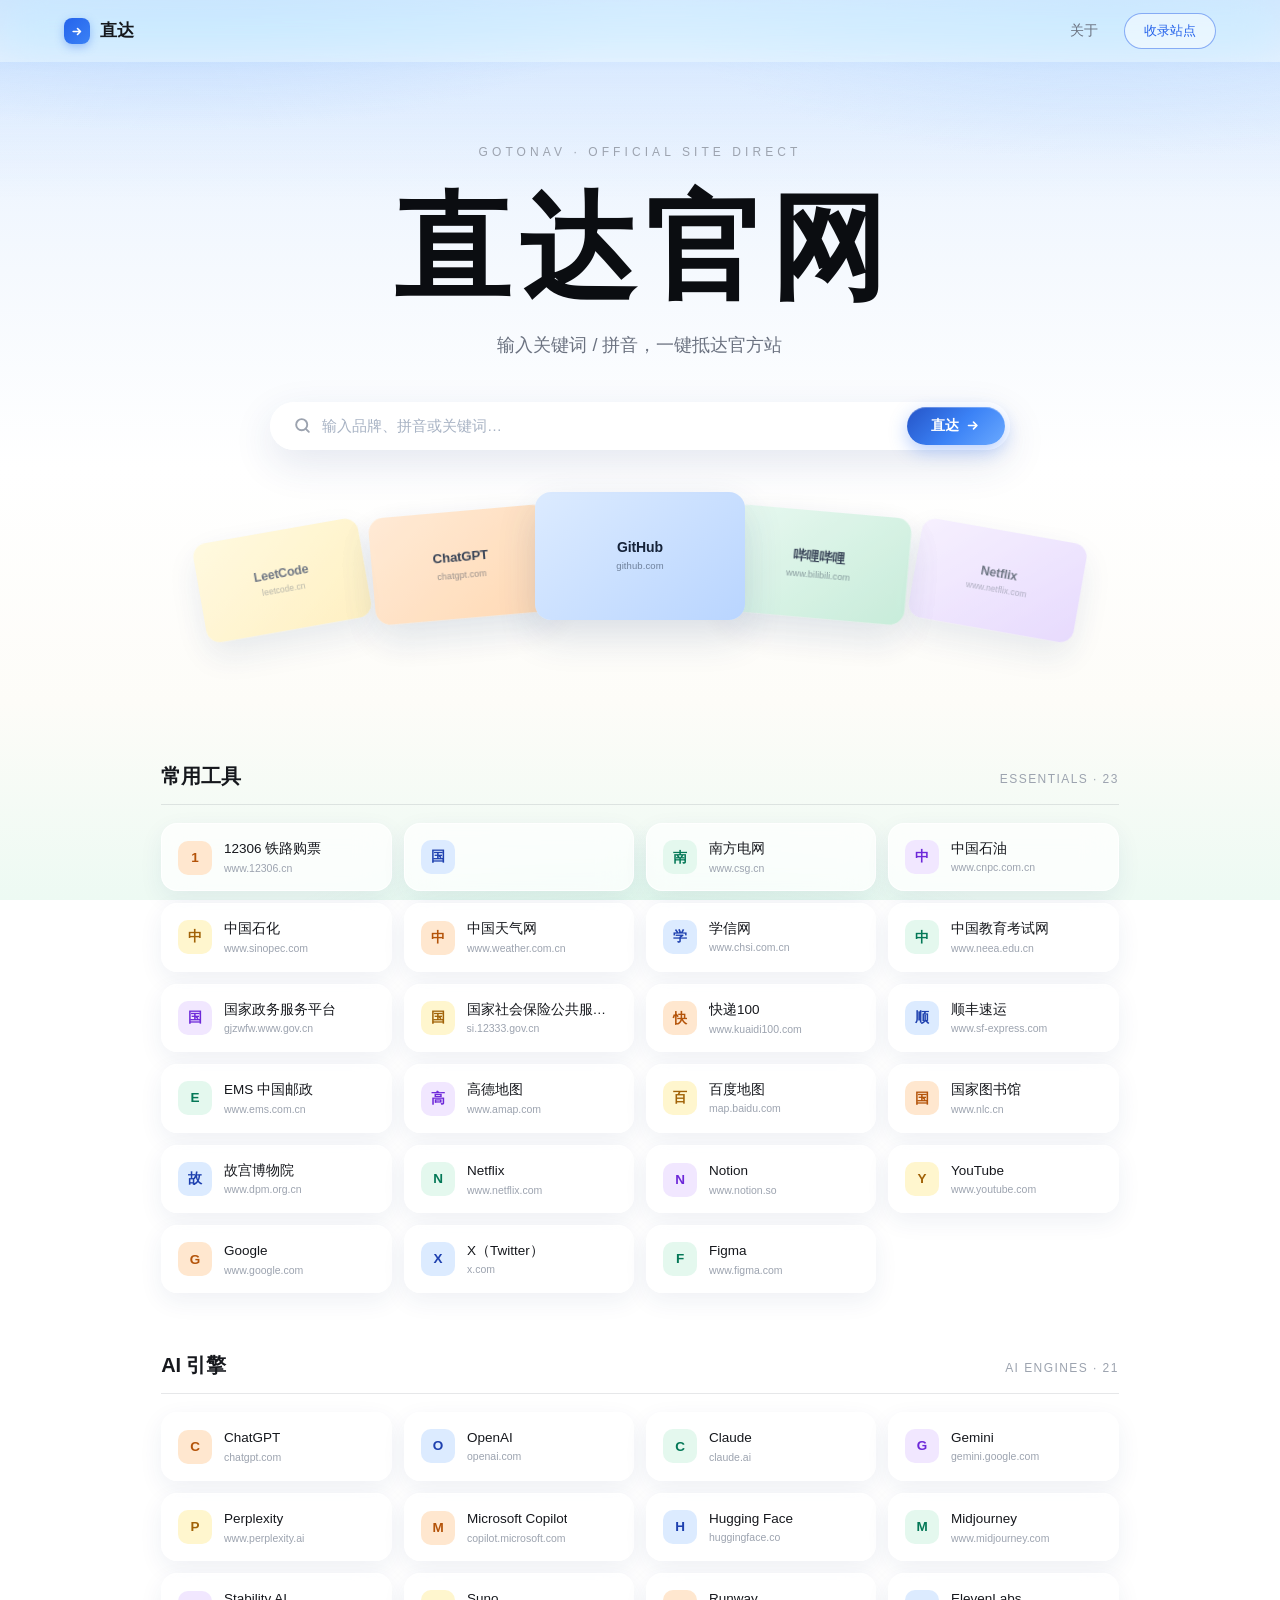
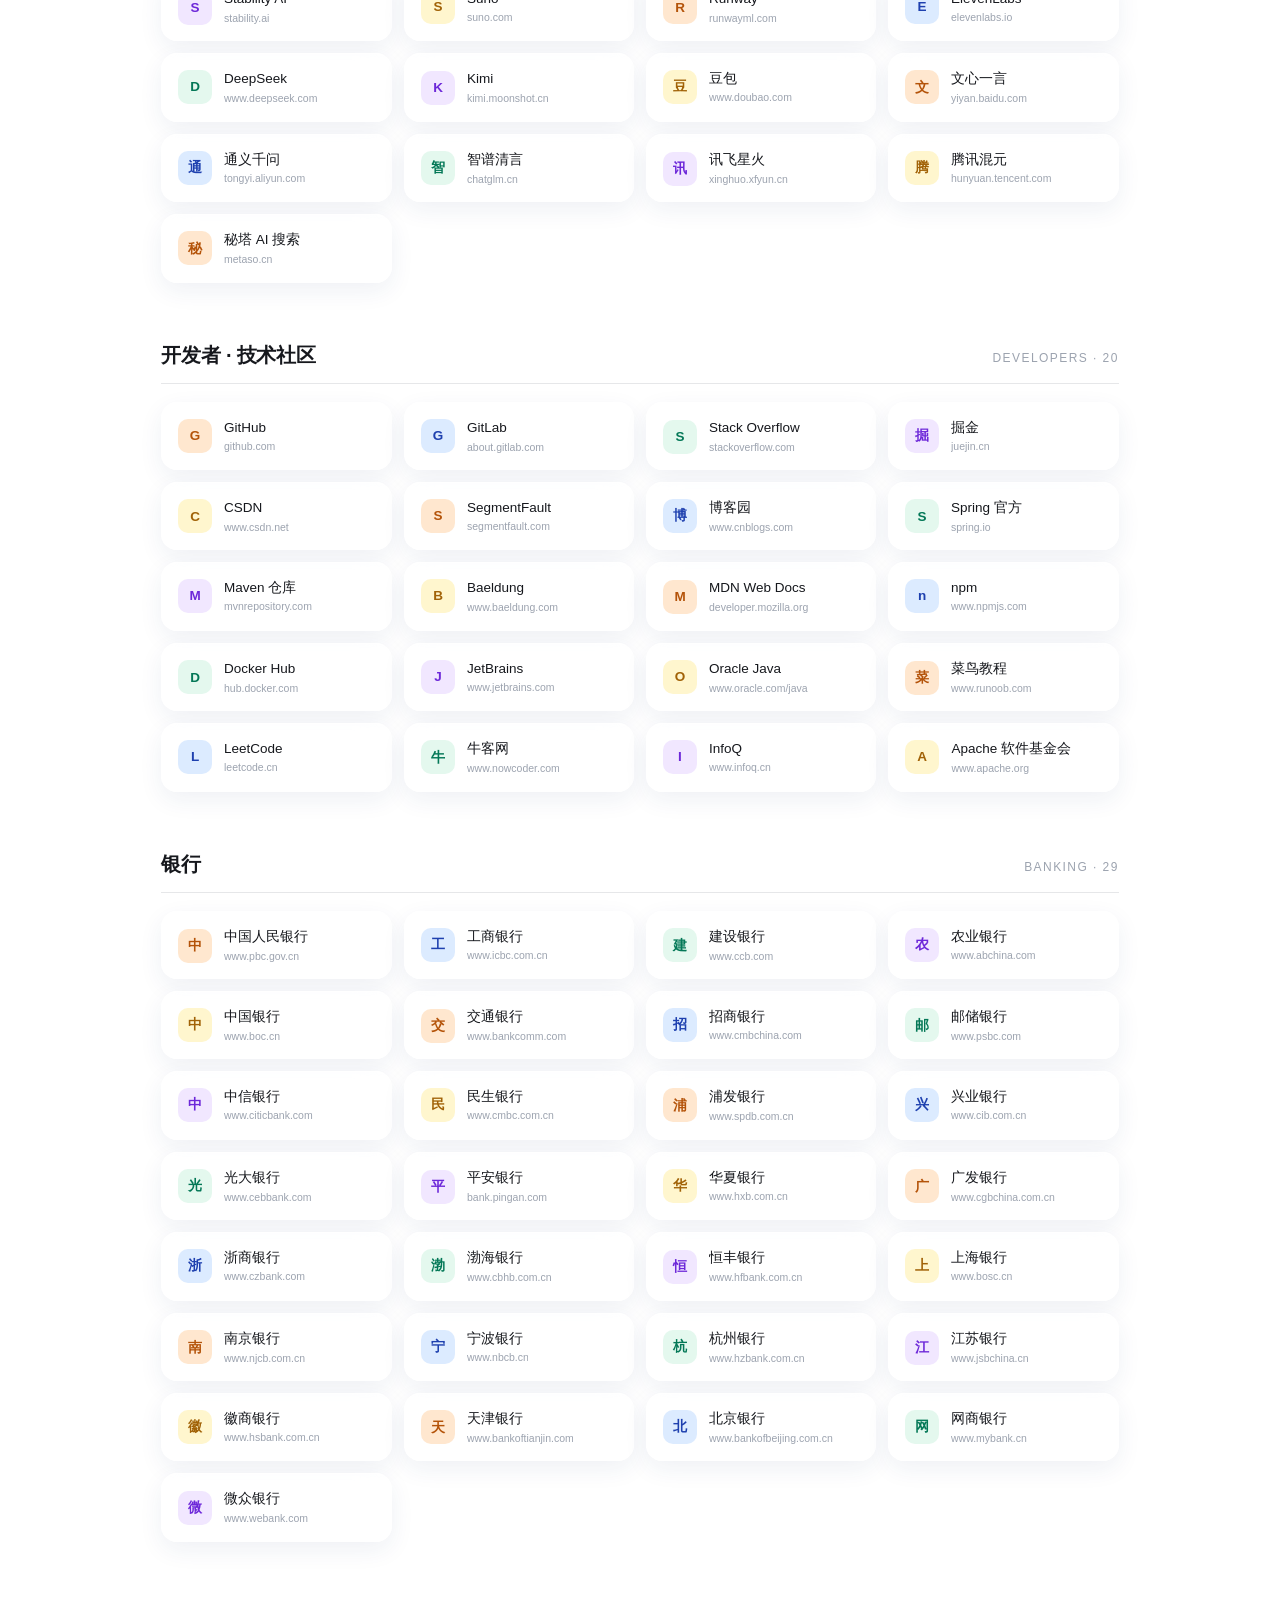
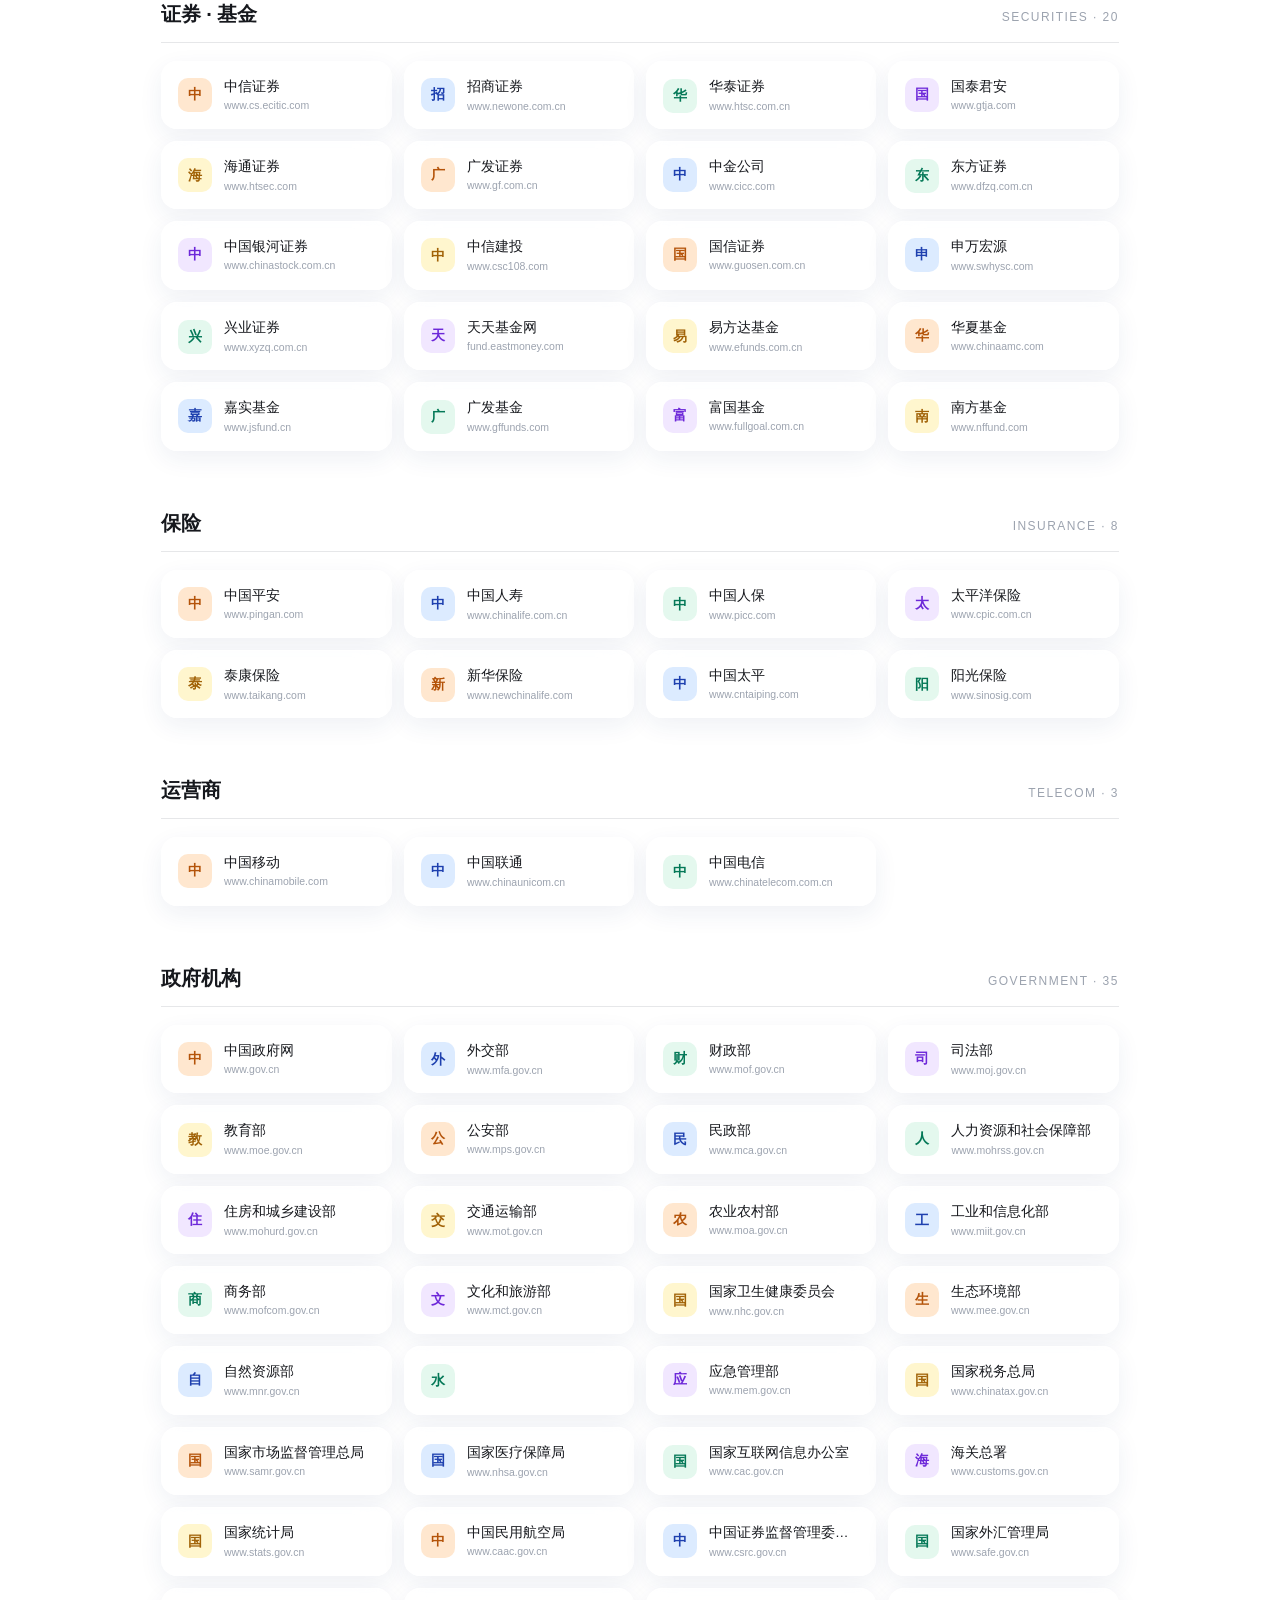
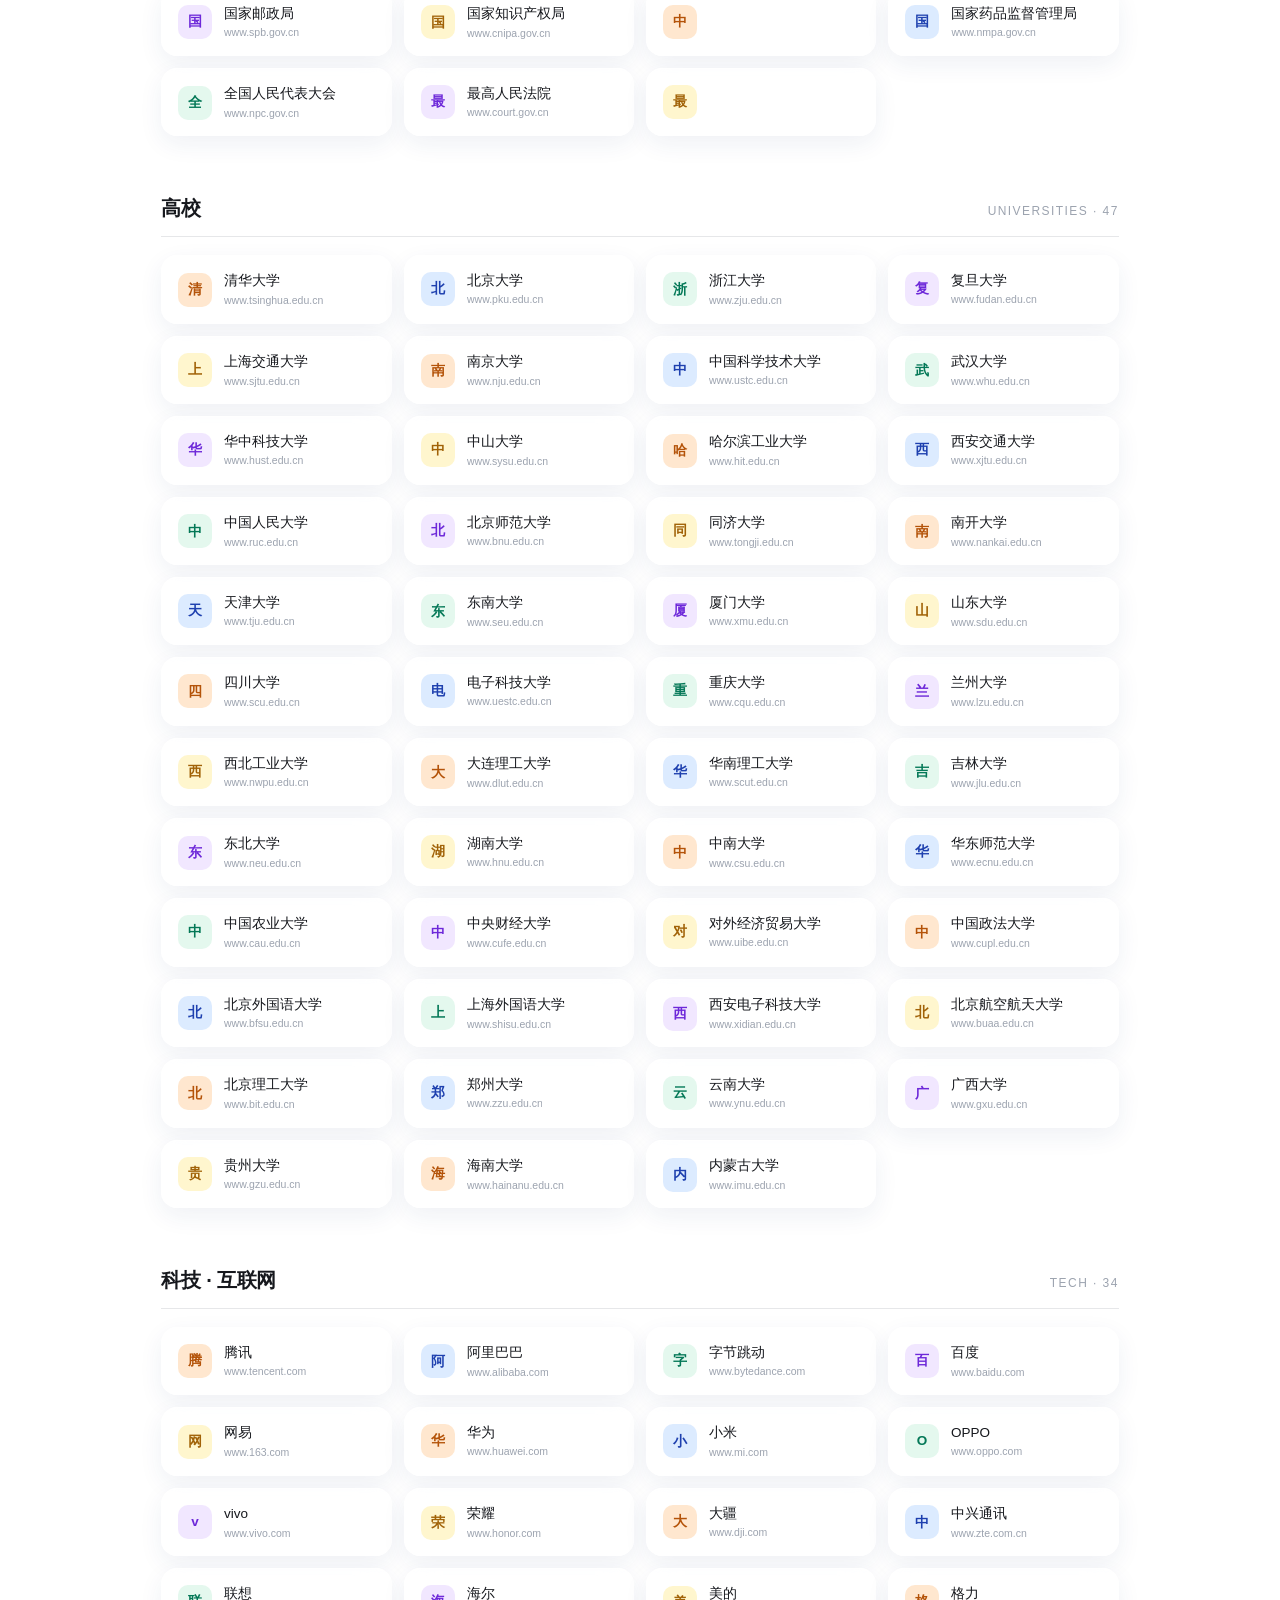
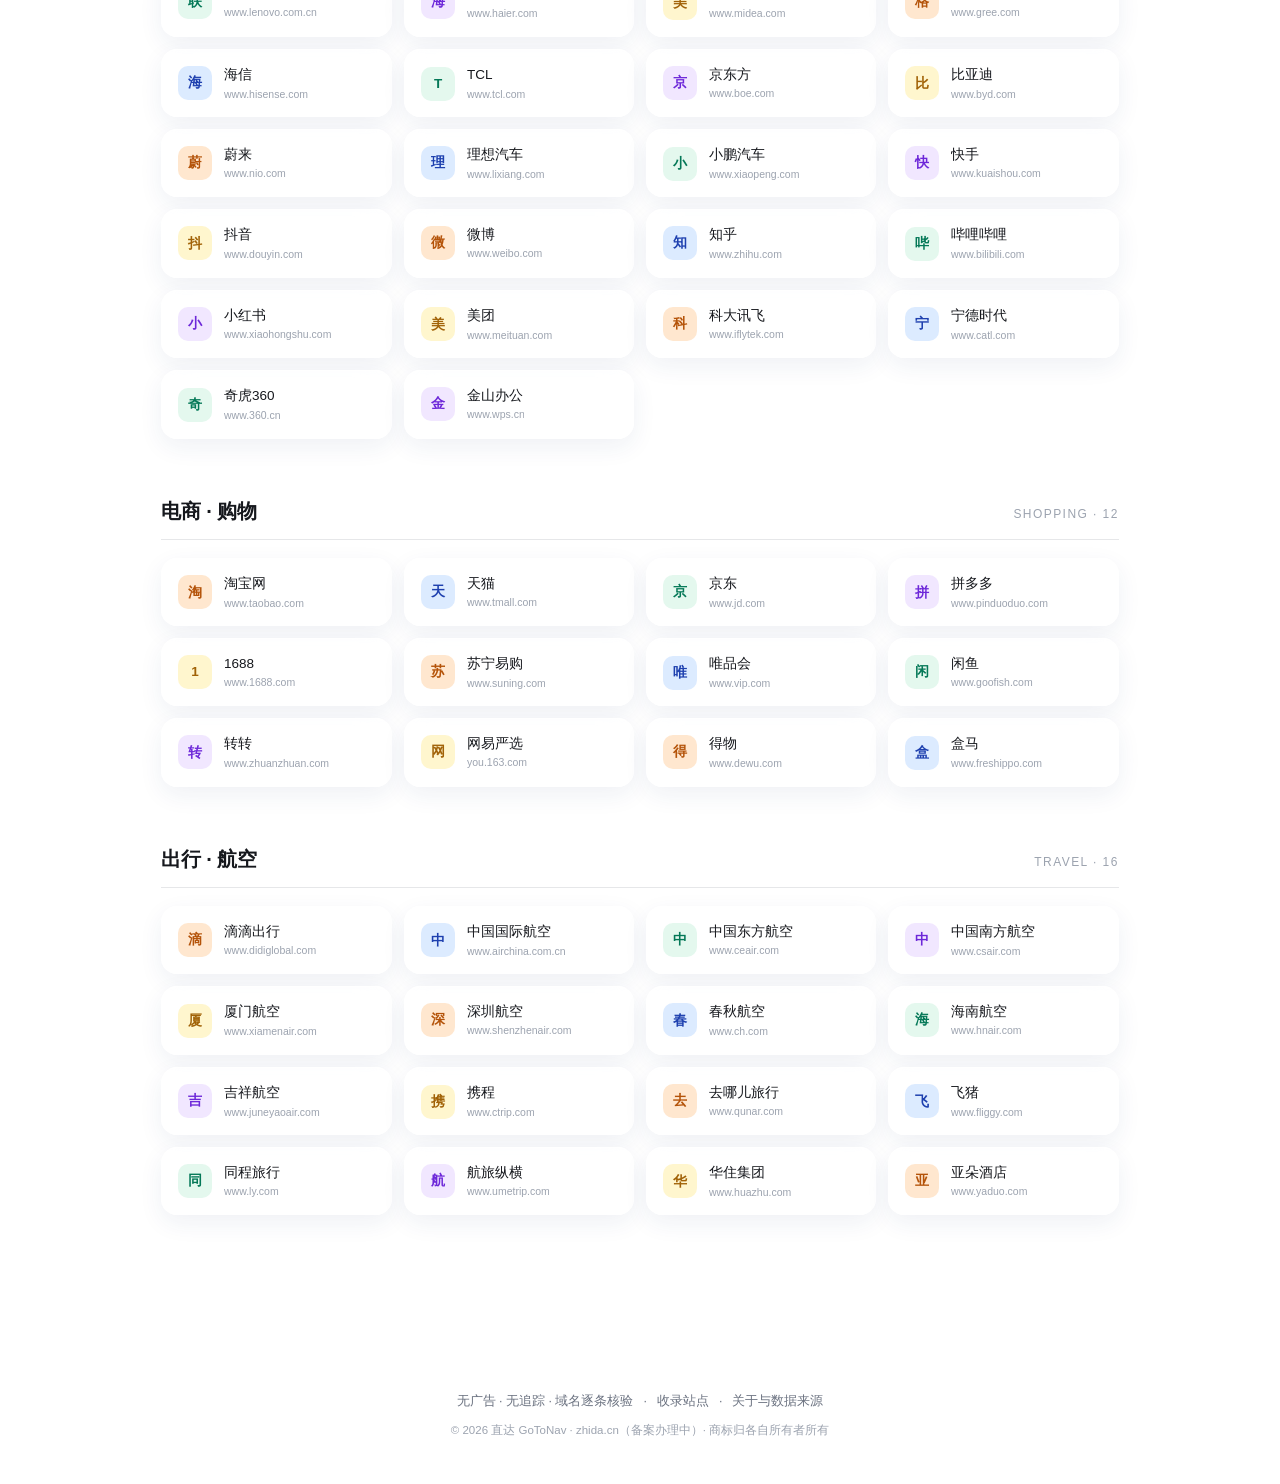
==== commit 7c27b1fc: "revert: 回退上一版视觉(a8fc12d)，仅保留三处调整 - 标题字重600改纯黑、搜索框收细(padding 4px/按钮38px)、移除搜索框外围毛玻璃环" ====
--- a/index.html
+++ b/index.html
@@ -28,22 +28,19 @@
 html{scroll-behavior:smooth;scroll-padding-top:90px}
 body{font-family:var(--sans);color:var(--text);line-height:1.6;
   -webkit-font-smoothing:antialiased;overflow-x:hidden;
-  background:#FFFFFF fixed}
+  background:linear-gradient(180deg,#DCEBFF 0%,#E8F2FF 9%,#F5F9FE 30%,#FFFFFF 52%,#FDFCF8 78%,#EDFAF3 100%) fixed}
 a{color:inherit;text-decoration:none}
 button{font-family:inherit;cursor:pointer;border:none;background:none;color:inherit}
 ::selection{background:rgba(37,99,235,.15)}
 mark{background:transparent;color:var(--blue)}
 
-/* 背景多色融合渐变：蘸取五张卡片的颜色（冰蓝/暖橙/薄荷/淡紫/柔黄），
-   以大而柔的光斑相互渗透，无边界无断层，白底为主基调 */
+/* 背景光斑 + 胶片颗粒（Miu Miu 质感） */
 .aurora{position:fixed;inset:0;pointer-events:none;z-index:0;
   background:
-    radial-gradient(ellipse 52% 44% at 6% -8%,rgba(168,204,255,.55),transparent 62%),
-    radial-gradient(ellipse 46% 40% at 94% -6%,rgba(255,201,143,.44),transparent 60%),
-    radial-gradient(ellipse 44% 36% at 62% -12%,rgba(168,228,196,.42),transparent 58%),
-    radial-gradient(ellipse 46% 38% at 108% 52%,rgba(205,176,255,.30),transparent 62%),
-    radial-gradient(ellipse 42% 34% at -6% 58%,rgba(255,225,126,.28),transparent 60%),
-    radial-gradient(ellipse 52% 36% at 50% 116%,rgba(168,228,196,.30),transparent 64%)}
+    linear-gradient(180deg,rgba(147,197,253,.55) 0%,rgba(191,219,254,.30) 8%,rgba(255,255,255,0) 22%),
+    radial-gradient(ellipse 62% 30% at 14% -4%,rgba(96,165,250,.32),transparent 62%),
+    radial-gradient(ellipse 56% 28% at 86% 1%,rgba(147,197,253,.28),transparent 60%),
+    radial-gradient(ellipse 52% 34% at 50% 114%,rgba(52,211,153,.18),transparent 66%)}
 .grain{position:fixed;inset:0;pointer-events:none;z-index:98;opacity:.05;
   background-image:url("data:image/svg+xml;utf8,<svg xmlns='http://www.w3.org/2000/svg' width='160' height='160'><filter id='n'><feTurbulence type='fractalNoise' baseFrequency='0.9' numOctaves='2'/></filter><rect width='160' height='160' filter='url(%23n)' opacity='0.55'/></svg>");
   mix-blend-mode:overlay}
@@ -70,34 +67,21 @@
   align-items:center;text-align:center;padding:clamp(56px,9vh,96px) 24px 76px}
 .eyebrow{font-size:12px;letter-spacing:.34em;color:var(--faint);text-transform:uppercase;margin-bottom:26px}
 .hero h1{font-family:var(--art);font-size:clamp(52px,10.5vw,116px);font-weight:600;line-height:1.06;
-  letter-spacing:.07em;text-indent:.07em;
-  /* 镜面质感：深→亮→微光带→深，中段亮带模拟镜面反光 */
-  background:linear-gradient(97deg,#182742 0%,#23447F 26%,#4B7BD8 44%,#A9C6F2 50%,#3E6CC0 58%,#1B2C50 100%);
-  -webkit-background-clip:text;background-clip:text;-webkit-text-fill-color:transparent;
-  /* 镜面阴影：贴身一层冷蓝柔影 + 远处一层大扩散，让字浮起来 */
-  filter:drop-shadow(0 4px 9px rgba(43,84,166,.30)) drop-shadow(0 16px 30px rgba(43,84,166,.16))}
+  letter-spacing:.08em;text-indent:.08em;color:#0B0D11}
 .hero-sub{font-size:clamp(15px,2vw,18px);color:var(--dim);margin:20px auto 42px;max-width:32em}
 
-/* 搜索：细长胶囊 + 悬停/聚焦时与按钮同色的一圈毛玻璃 */
 .search-wrap{position:relative;width:100%;max-width:740px;z-index:30}
-.search-wrap::before{content:"";position:absolute;inset:-4px;border-radius:999px;z-index:-1;
-  background:linear-gradient(135deg,#2554C7 0%,#3B82F6 52%,#6AA9FF 100%);
-  backdrop-filter:blur(14px) saturate(170%);-webkit-backdrop-filter:blur(14px) saturate(170%);
-  border:1px solid rgba(255,255,255,.65);
-  opacity:0;transform:scale(.99);
-  transition:opacity .32s var(--ease),transform .32s var(--ease)}
-.search-wrap:hover::before,.search-wrap:focus-within::before{opacity:1;transform:none}
-.search{display:flex;align-items:center;gap:10px;padding:7px 7px 7px 24px;border-radius:999px;
+.search{display:flex;align-items:center;gap:10px;padding:4px 4px 4px 22px;border-radius:999px;
   background:rgba(255,255,255,.94);backdrop-filter:blur(24px);-webkit-backdrop-filter:blur(24px);
   border:1px solid rgba(255,255,255,.9);
   box-shadow:0 14px 40px rgba(30,60,120,.12);
   transition:box-shadow .3s var(--ease),transform .3s var(--ease)}
 .search.focus{transform:translateY(-2px);box-shadow:0 22px 52px rgba(30,60,120,.20)}
 .search-ico{color:var(--faint);display:flex;flex-shrink:0}
-.search input{flex:1;border:none;outline:none;background:transparent;font-size:16px;color:var(--text);min-width:0}
+.search input{flex:1;border:none;outline:none;background:transparent;font-size:15px;color:var(--text);min-width:0}
 .search input::placeholder{color:#A8B3C4}
-.search-btn{height:44px;padding:0 26px;border-radius:999px;flex-shrink:0;color:#fff;
-  font-size:14.5px;font-weight:600;display:flex;align-items:center;gap:7px;
+.search-btn{height:38px;padding:0 24px;border-radius:999px;flex-shrink:0;color:#fff;
+  font-size:14px;font-weight:600;display:flex;align-items:center;gap:7px;
   background:linear-gradient(135deg,#2554C7 0%,#3B82F6 52%,#6AA9FF 100%);
   box-shadow:0 6px 18px rgba(43,110,246,.34),inset 0 1px 0 rgba(255,255,255,.28);
   transition:transform .25s var(--ease),box-shadow .25s}
@@ -229,7 +213,7 @@
 @media (max-width:560px){
   .collage{height:92px}
   .search{padding-left:18px}
-  .search-btn{padding:0 18px;height:42px}
+  .search-btn{padding:0 18px;height:36px}
   .hero-sub{margin-bottom:34px}
 }
 </style>
@@ -725,11 +709,11 @@
 
 /* 品牌卡片拼贴：五张常用直达（配色沿用旧版，每 3 秒循环换位） */
 const COLLAGE=[
-  {d:"https://chatgpt.com",bg:"linear-gradient(140deg,#FFE0BC,#FFC98F)"},
-  {d:"https://github.com",bg:"linear-gradient(140deg,#CFE4FF,#A8CCFF)"},
-  {d:"https://www.bilibili.com",bg:"linear-gradient(140deg,#D4F5E4,#A8E4C4)"},
-  {d:"https://www.netflix.com",bg:"linear-gradient(140deg,#E9DBFF,#CDB0FF)"},
-  {d:"https://leetcode.cn",bg:"linear-gradient(140deg,#FFF2B8,#FFE17E)"}
+  {d:"https://chatgpt.com",bg:"linear-gradient(140deg,#FFE7CF,#FFD3A8)"},
+  {d:"https://github.com",bg:"linear-gradient(140deg,#DCEBFF,#B9D5FF)"},
+  {d:"https://www.bilibili.com",bg:"linear-gradient(140deg,#E4F8EE,#BFE9D4)"},
+  {d:"https://www.netflix.com",bg:"linear-gradient(140deg,#F1E7FF,#D9C6FF)"},
+  {d:"https://leetcode.cn",bg:"linear-gradient(140deg,#FFF6CE,#FFE9A0)"}
 ];
 const deck=$("#collage");
 deck.innerHTML=COLLAGE.map(it=>{
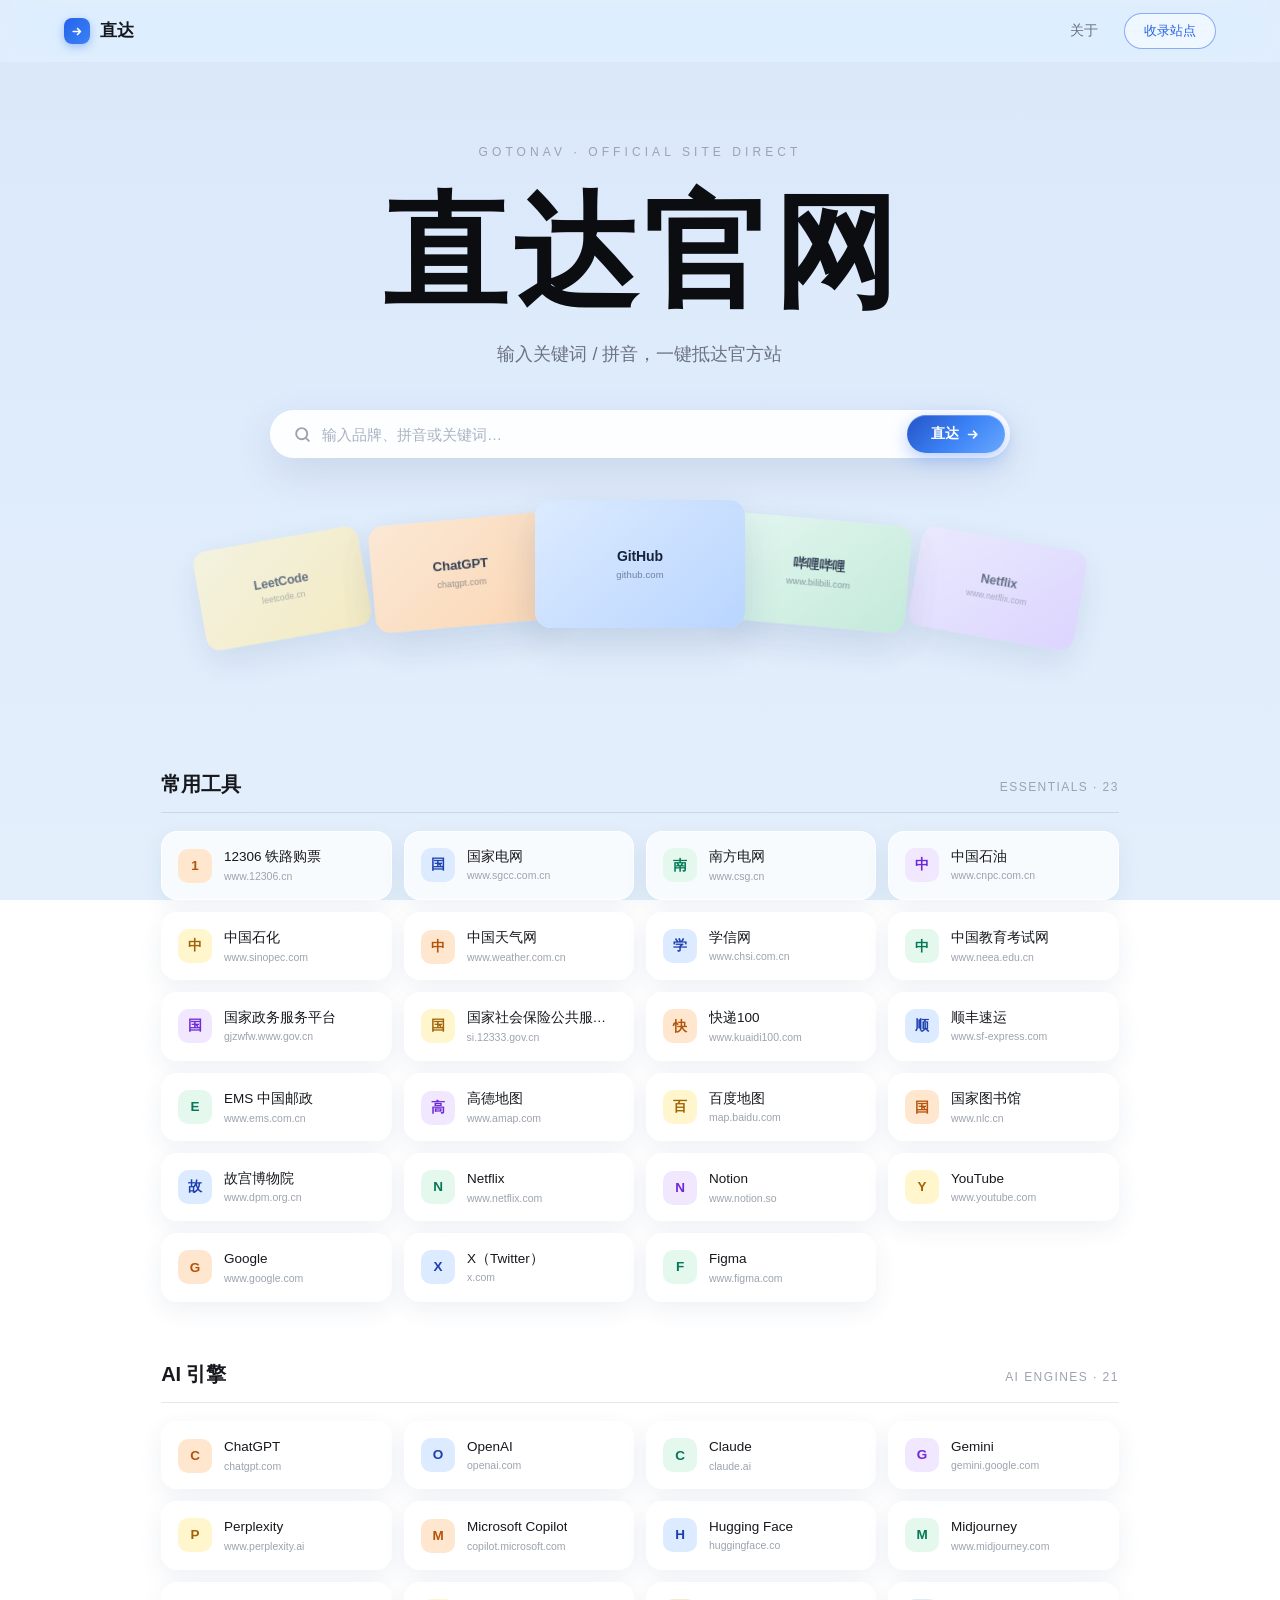
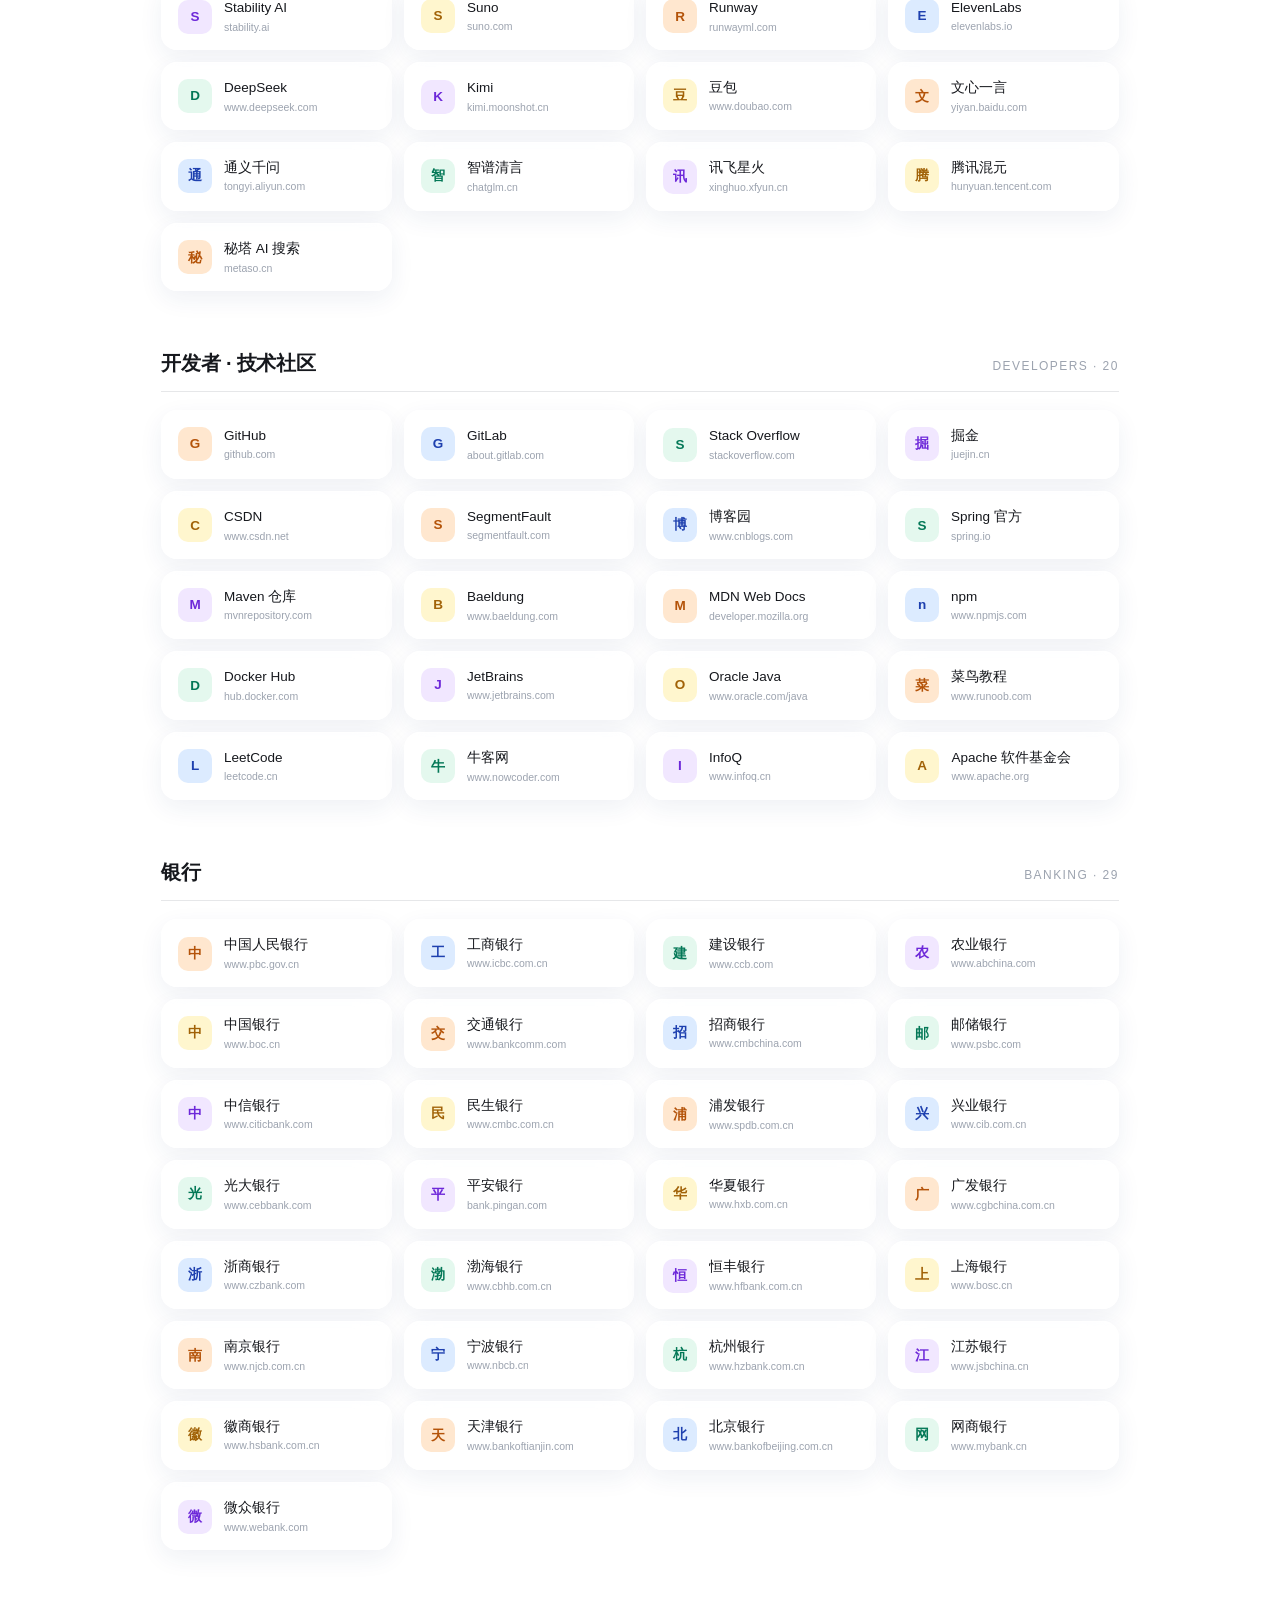
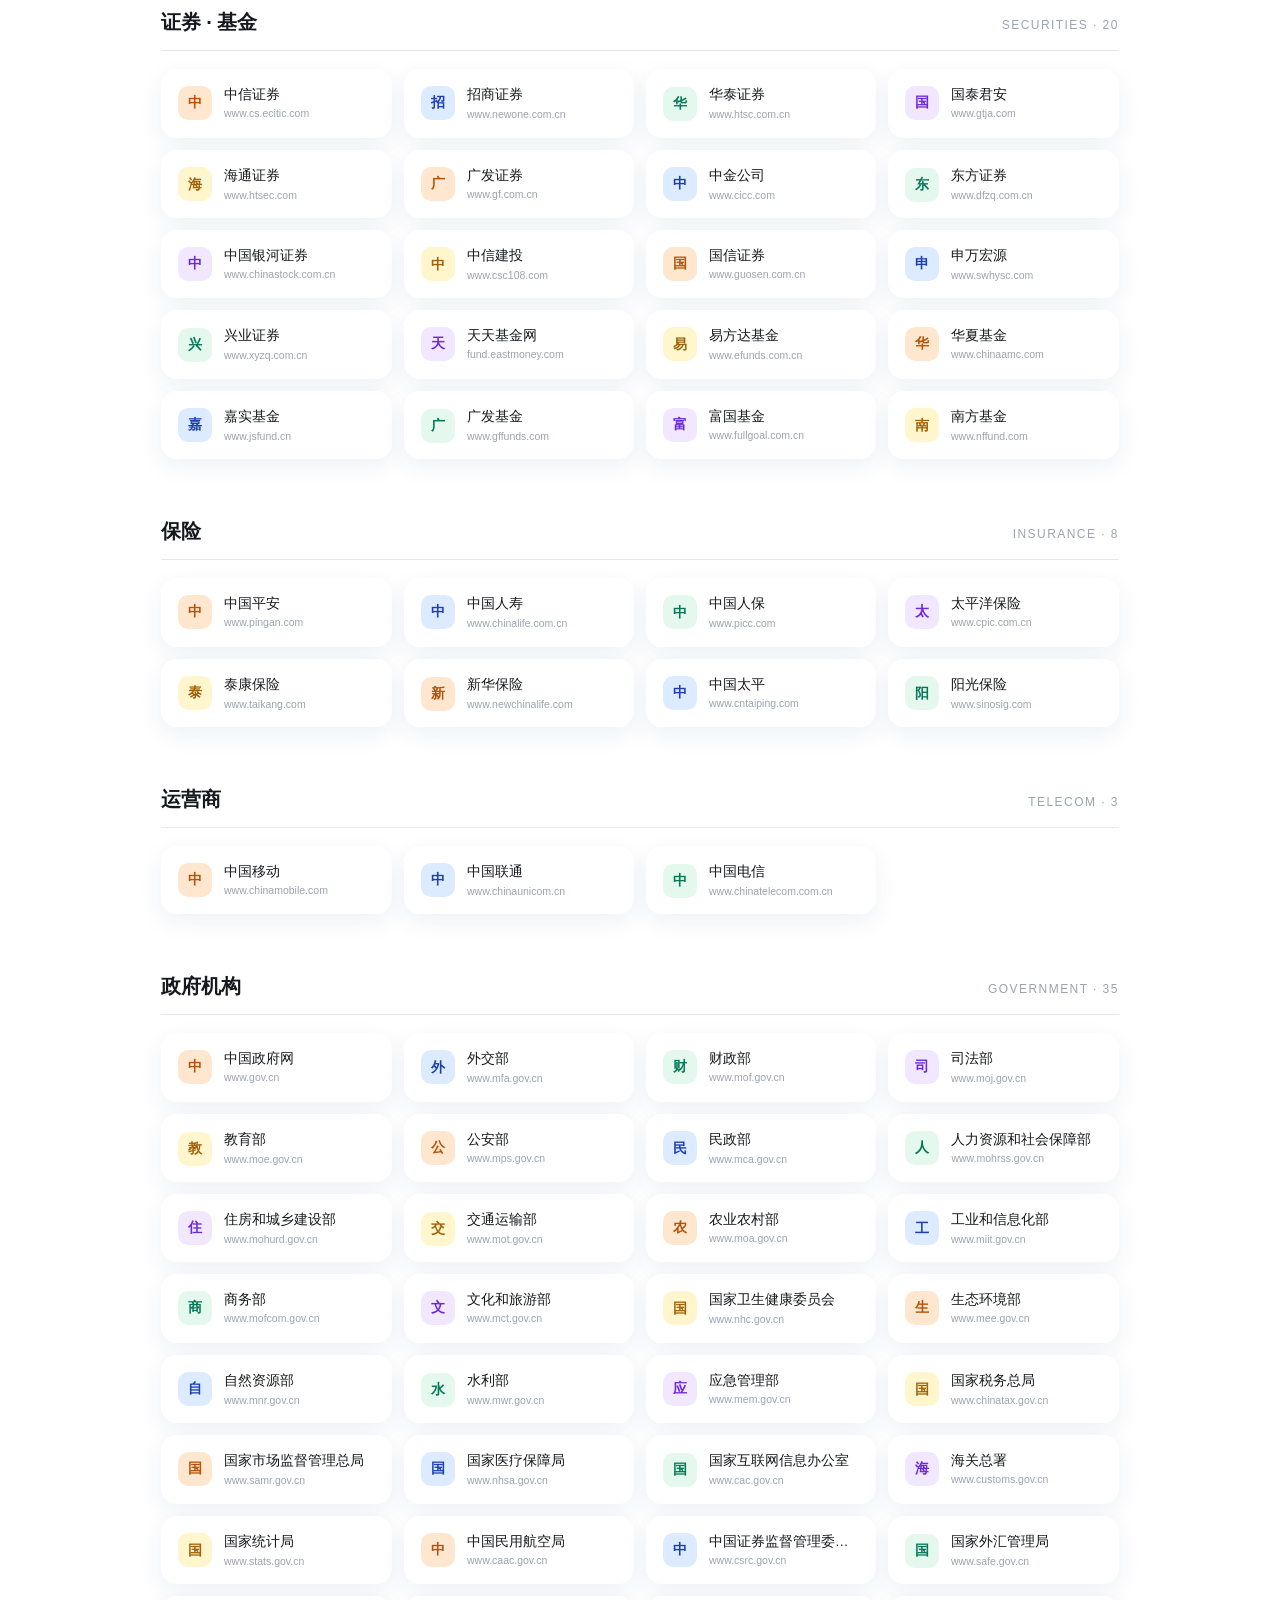
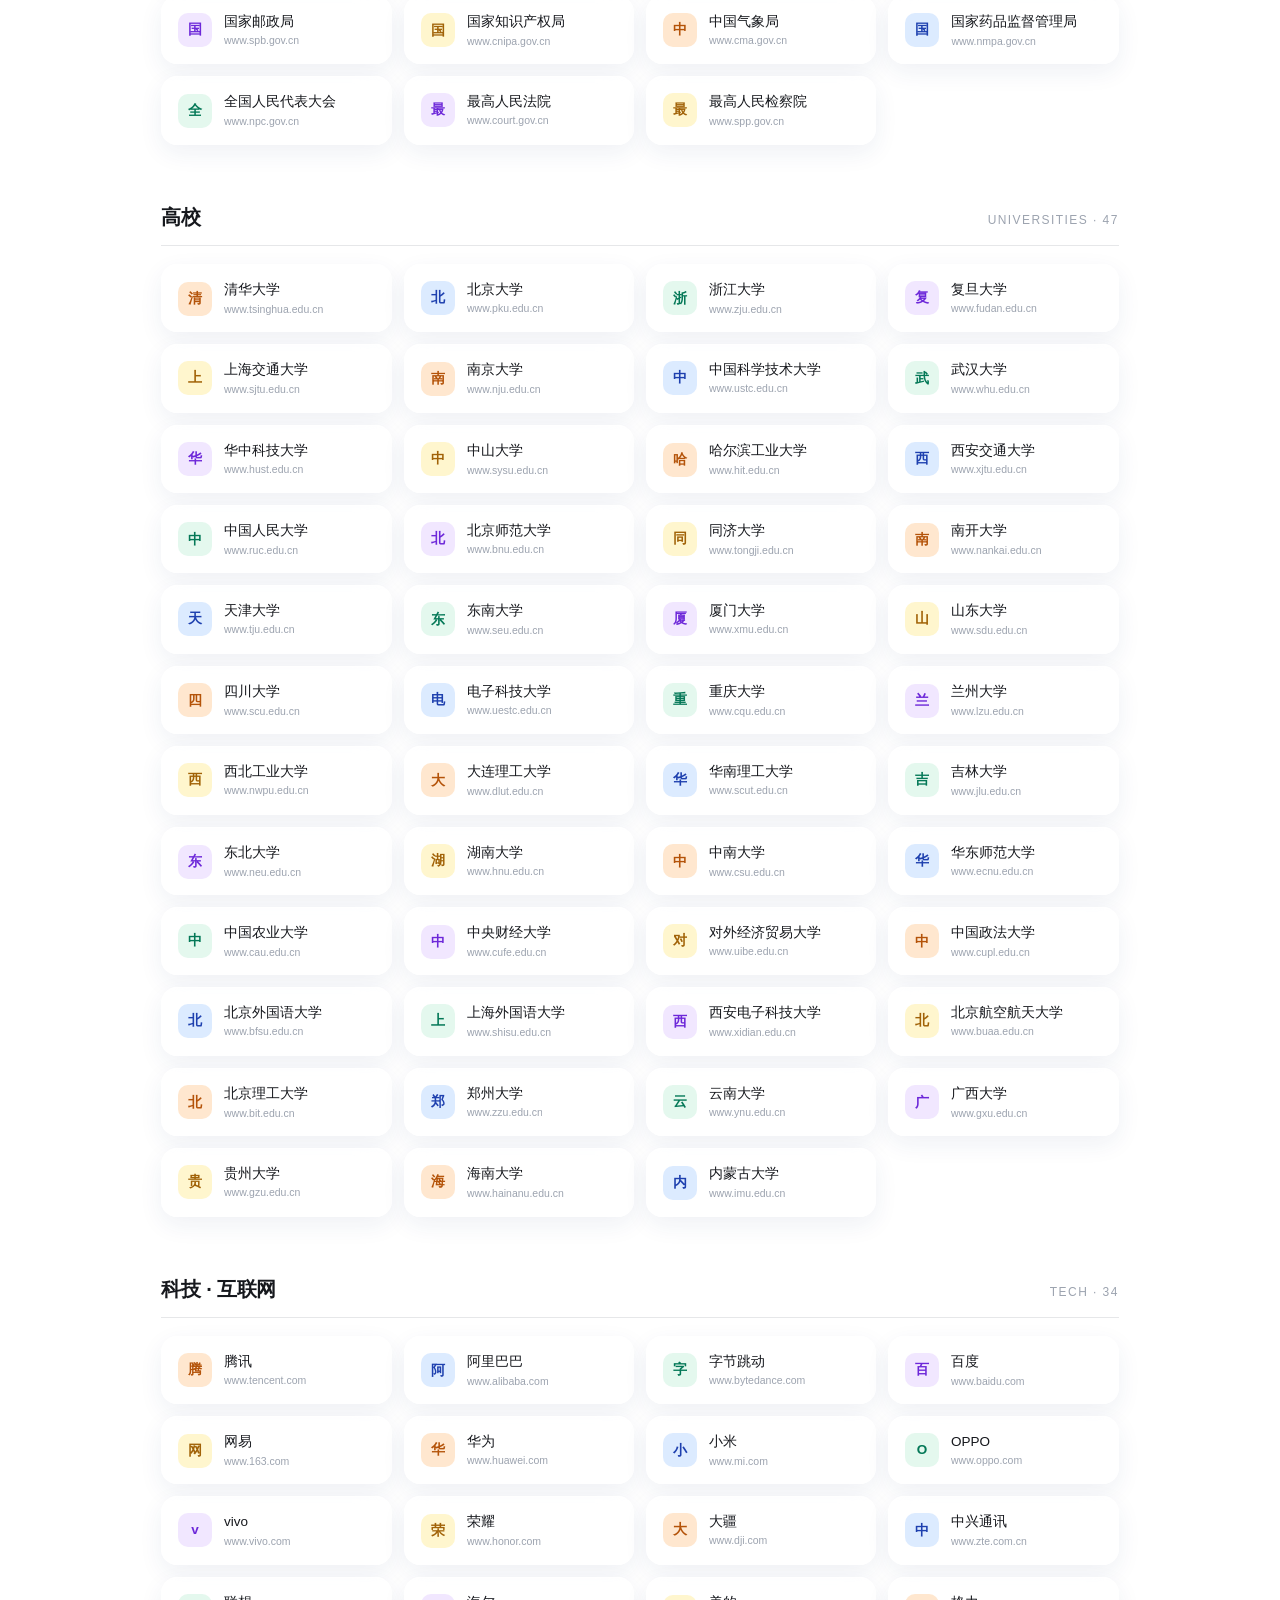
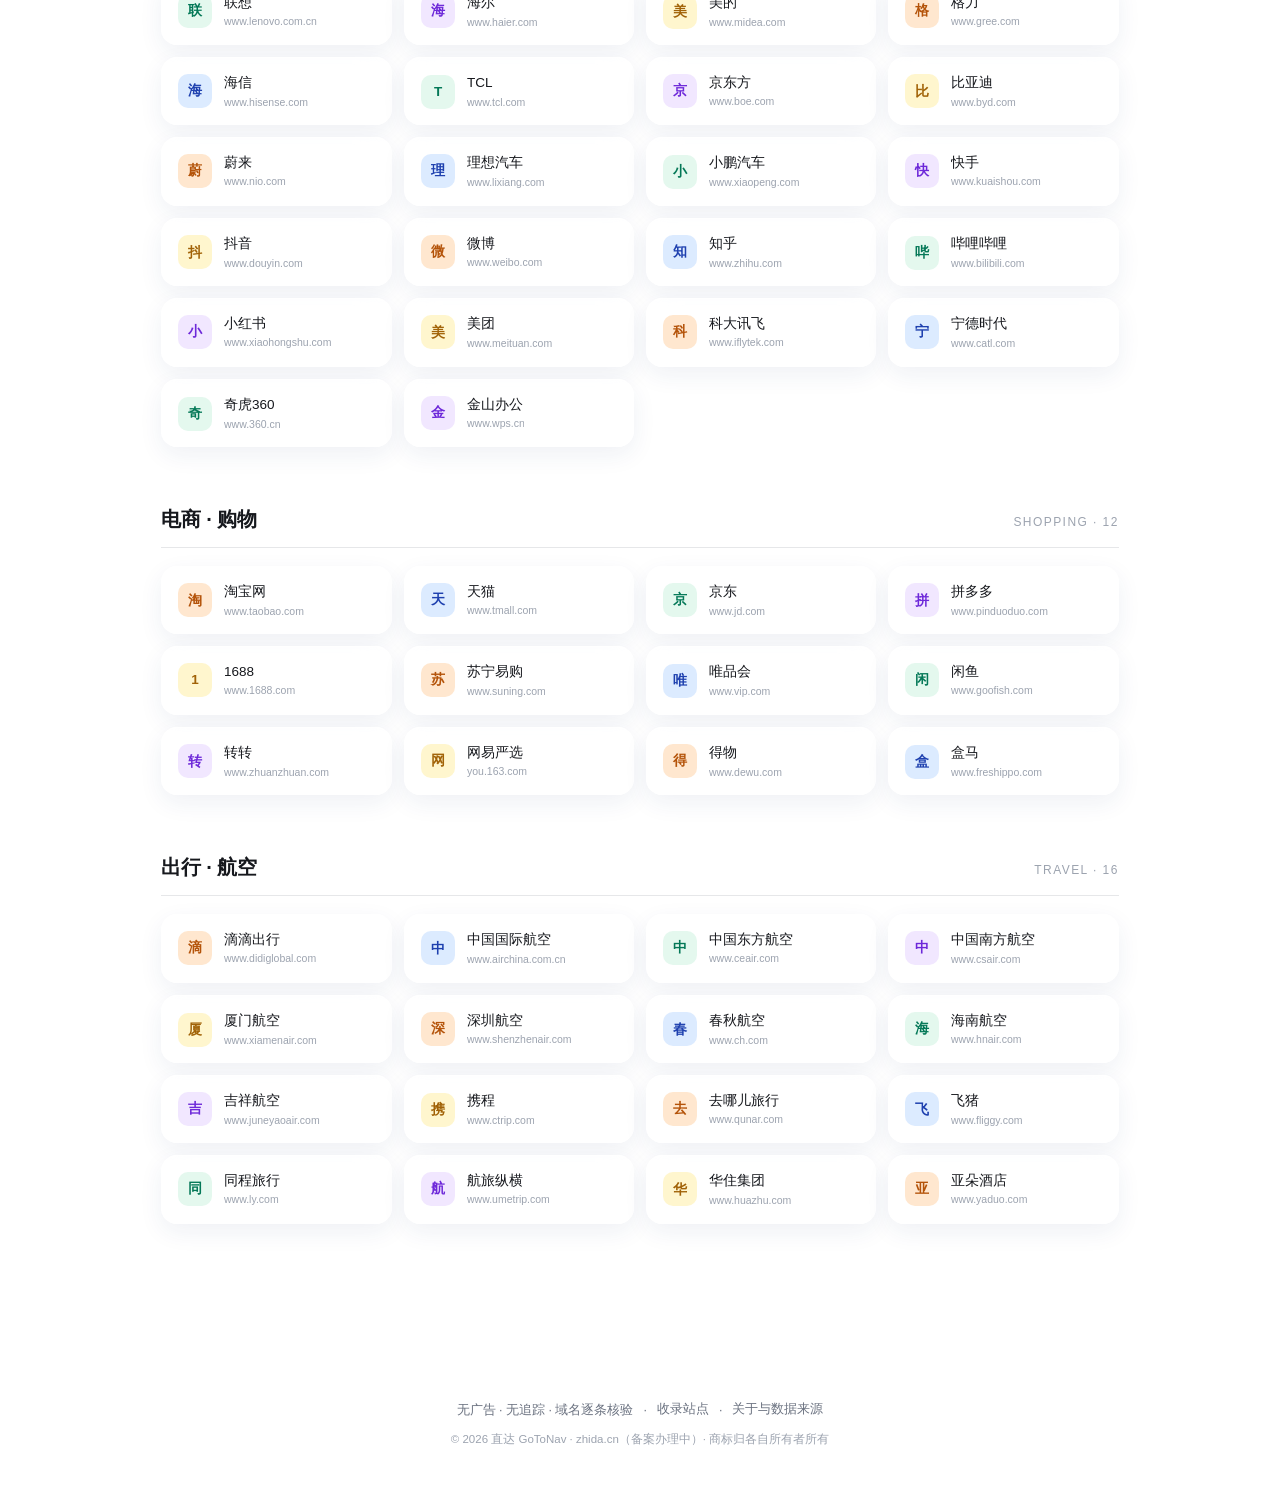
==== commit 667f95b5: "style: 整页统一铺导航条色调(调浅至#D9E7FA→#E3EFFB)并移除光斑层消除断层、导航白雾减淡；标题字重700+粗宋字体栈+字号加大半号+字距收拢，颜色保持纯黑" ====
--- a/index.html
+++ b/index.html
@@ -9,8 +9,8 @@
 <style>
 :root{
   --sans:-apple-system,BlinkMacSystemFont,"PingFang SC","Microsoft YaHei","Segoe UI",Roboto,sans-serif;
-  /* 标题专用：中文宋体系，收细字重 + 放宽字距，比黑体更耐看 */
-  --art:"Songti SC","STSong","Source Han Serif SC","Noto Serif SC","SimSun",Georgia,serif;
+  /* 标题专用：中文宋体系，优先粗宋（华文中宋/思源宋体），Windows 下 SimSun 走合成加粗 */
+  --art:"Source Han Serif SC","Noto Serif SC","STZhongsong","Songti SC","STSong","SimSun",Georgia,serif;
   --ease:cubic-bezier(.22,.68,.26,1);
   --text:#16181D;
   --dim:#6B7280;
@@ -28,19 +28,15 @@
 html{scroll-behavior:smooth;scroll-padding-top:90px}
 body{font-family:var(--sans);color:var(--text);line-height:1.6;
   -webkit-font-smoothing:antialiased;overflow-x:hidden;
-  background:linear-gradient(180deg,#DCEBFF 0%,#E8F2FF 9%,#F5F9FE 30%,#FFFFFF 52%,#FDFCF8 78%,#EDFAF3 100%) fixed}
+  /* 整页统一铺导航条色调（调浅一档），仅允许极轻微的纵向明度变化，无断层 */
+  background:linear-gradient(180deg,#D9E7FA 0%,#DEEBFB 40%,#E3EFFB 100%) fixed}
 a{color:inherit;text-decoration:none}
 button{font-family:inherit;cursor:pointer;border:none;background:none;color:inherit}
 ::selection{background:rgba(37,99,235,.15)}
 mark{background:transparent;color:var(--blue)}
 
-/* 背景光斑 + 胶片颗粒（Miu Miu 质感） */
-.aurora{position:fixed;inset:0;pointer-events:none;z-index:0;
-  background:
-    linear-gradient(180deg,rgba(147,197,253,.55) 0%,rgba(191,219,254,.30) 8%,rgba(255,255,255,0) 22%),
-    radial-gradient(ellipse 62% 30% at 14% -4%,rgba(96,165,250,.32),transparent 62%),
-    radial-gradient(ellipse 56% 28% at 86% 1%,rgba(147,197,253,.28),transparent 60%),
-    radial-gradient(ellipse 52% 34% at 50% 114%,rgba(52,211,153,.18),transparent 66%)}
+/* 胶片颗粒（Miu Miu 质感）；光斑层已移除以保证整页色调统一 */
+.aurora{position:fixed;inset:0;pointer-events:none;z-index:0}
 .grain{position:fixed;inset:0;pointer-events:none;z-index:98;opacity:.05;
   background-image:url("data:image/svg+xml;utf8,<svg xmlns='http://www.w3.org/2000/svg' width='160' height='160'><filter id='n'><feTurbulence type='fractalNoise' baseFrequency='0.9' numOctaves='2'/></filter><rect width='160' height='160' filter='url(%23n)' opacity='0.55'/></svg>");
   mix-blend-mode:overlay}
@@ -48,7 +44,7 @@
 /* ---------- nav ---------- */
 .nav{position:sticky;top:0;z-index:50;display:flex;align-items:center;justify-content:space-between;
   padding:0 max(32px,5vw);height:62px;
-  background:rgba(255,255,255,.45);backdrop-filter:blur(20px) saturate(170%);
+  background:rgba(255,255,255,.26);backdrop-filter:blur(20px) saturate(170%);
   -webkit-backdrop-filter:blur(20px) saturate(170%)}
 .brand{display:flex;align-items:center;gap:10px;font-size:17px;font-weight:800;letter-spacing:-.01em}
 .brand-mark{width:26px;height:26px;border-radius:8px;
@@ -66,8 +62,8 @@
 .hero{position:relative;z-index:1;display:flex;flex-direction:column;
   align-items:center;text-align:center;padding:clamp(56px,9vh,96px) 24px 76px}
 .eyebrow{font-size:12px;letter-spacing:.34em;color:var(--faint);text-transform:uppercase;margin-bottom:26px}
-.hero h1{font-family:var(--art);font-size:clamp(52px,10.5vw,116px);font-weight:600;line-height:1.06;
-  letter-spacing:.08em;text-indent:.08em;color:#0B0D11}
+.hero h1{font-family:var(--art);font-size:clamp(56px,11.5vw,124px);font-weight:700;line-height:1.06;
+  letter-spacing:.05em;text-indent:.05em;color:#0B0D11}
 .hero-sub{font-size:clamp(15px,2vw,18px);color:var(--dim);margin:20px auto 42px;max-width:32em}
 
 .search-wrap{position:relative;width:100%;max-width:740px;z-index:30}
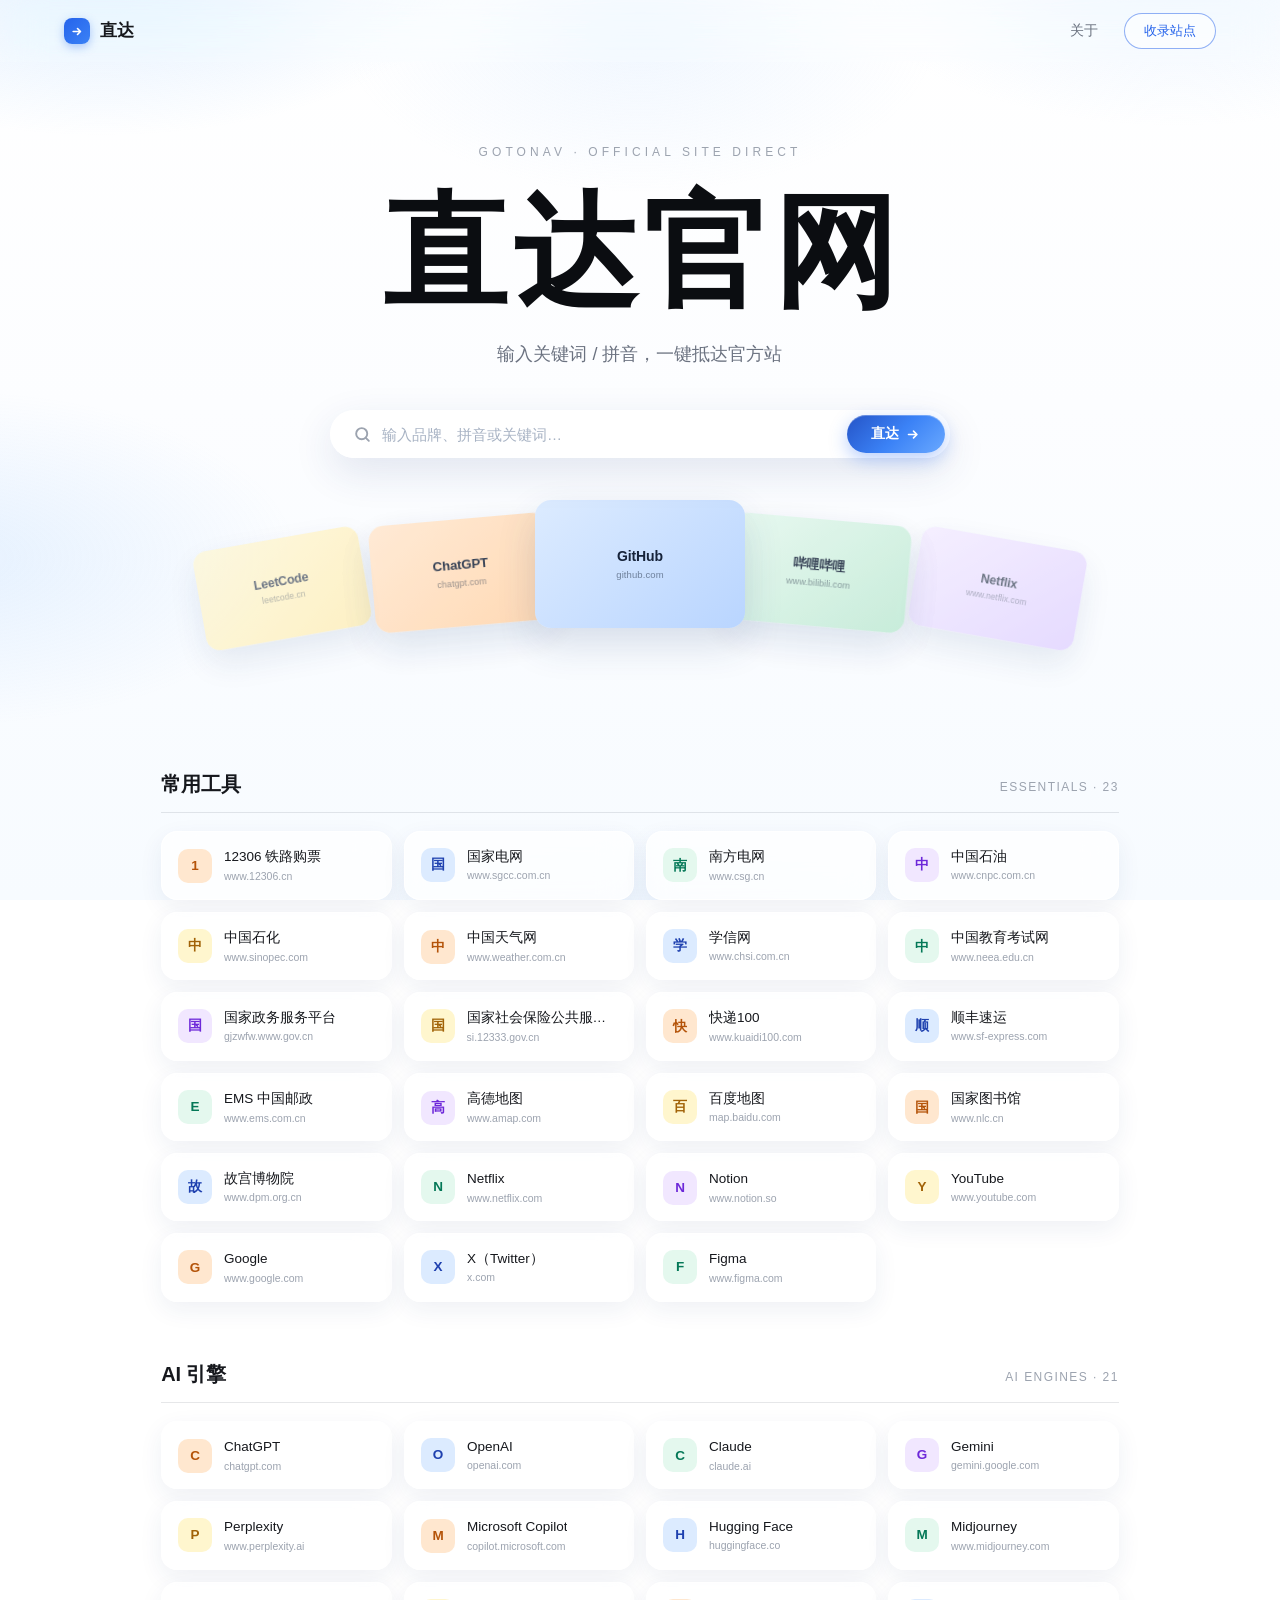
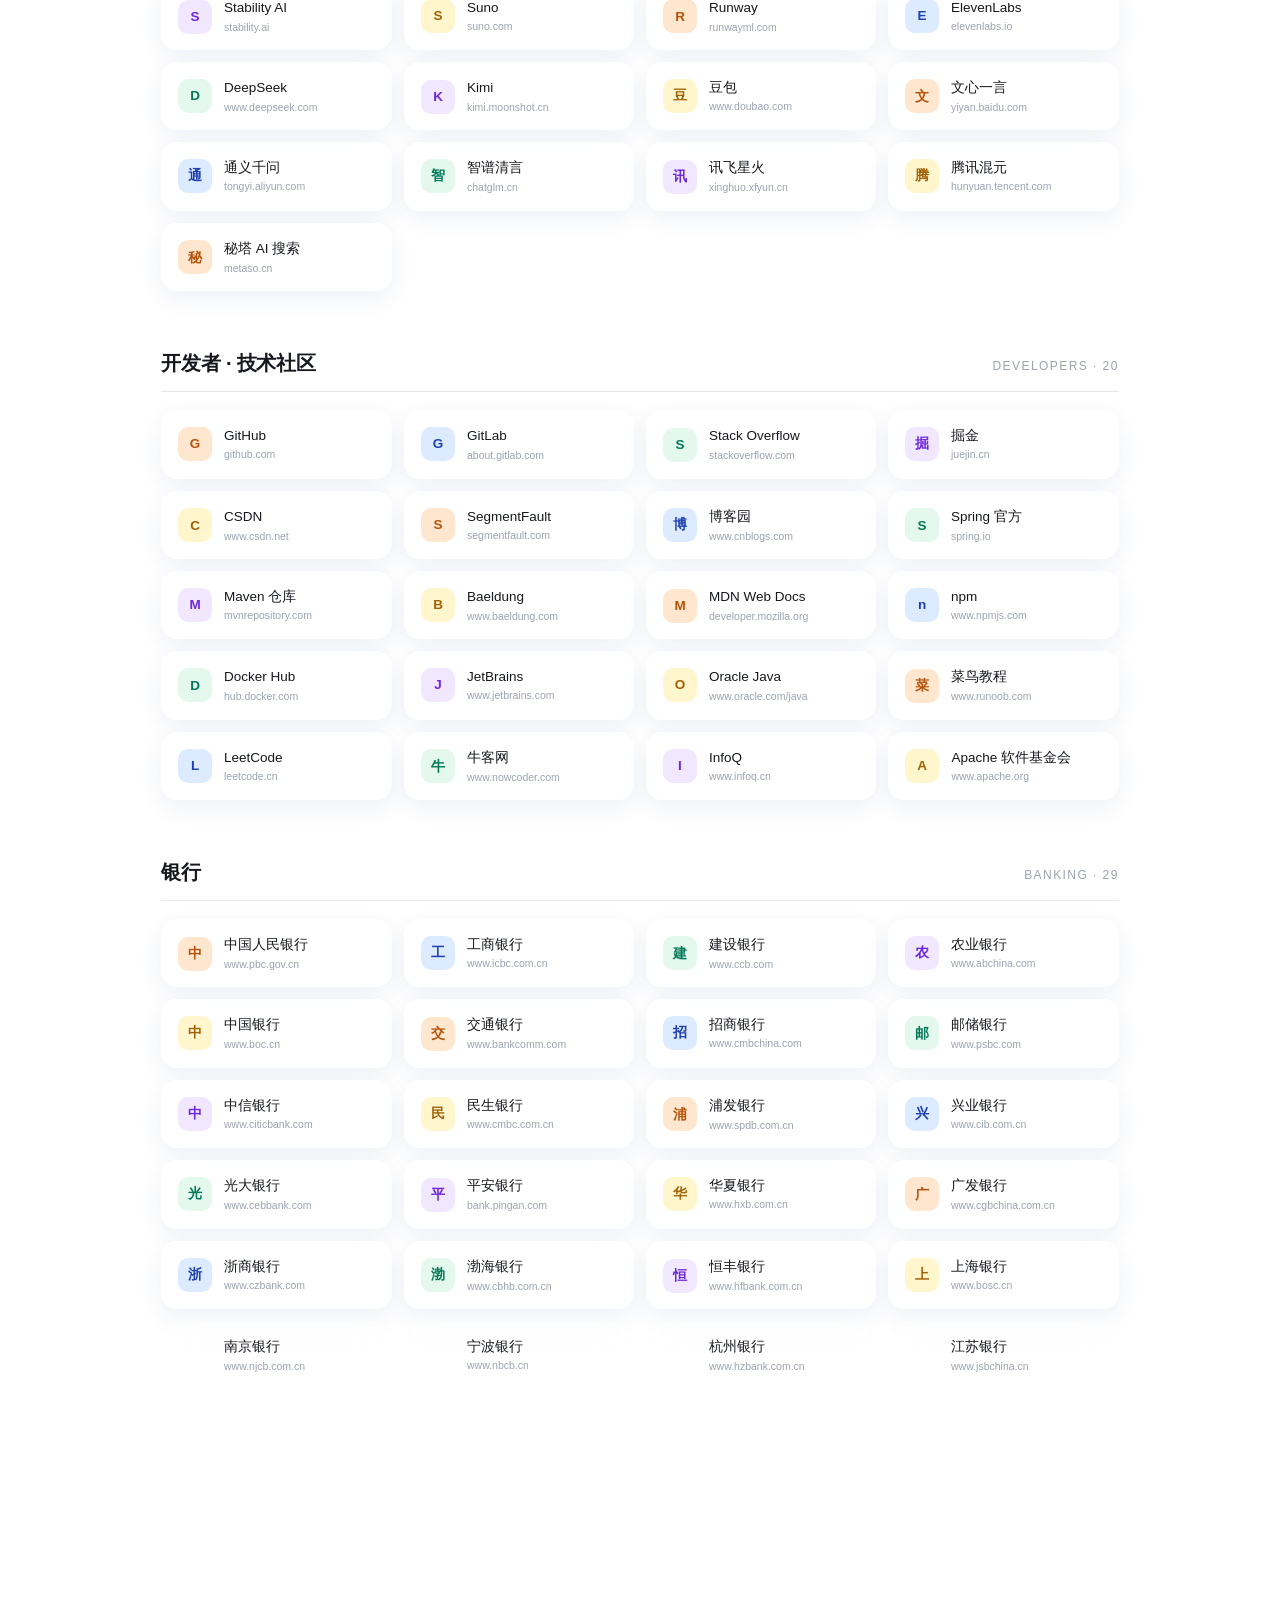
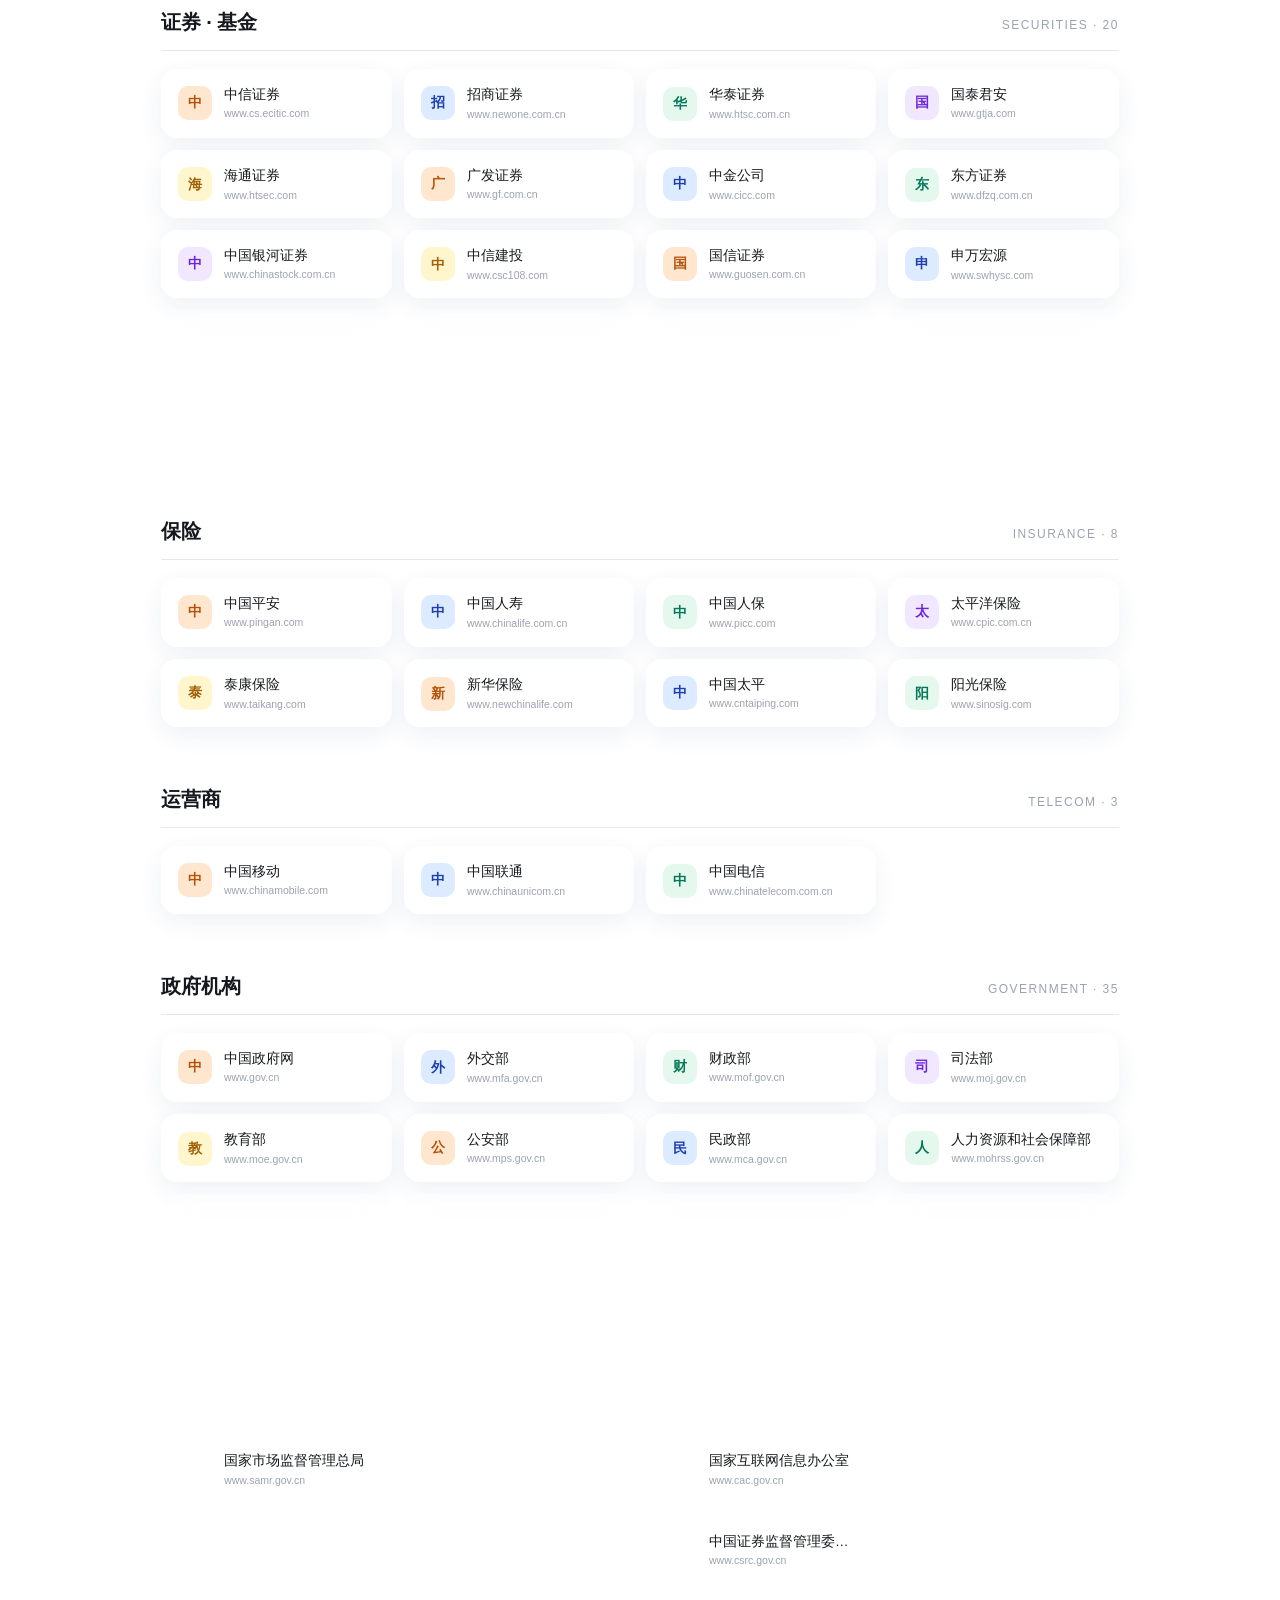
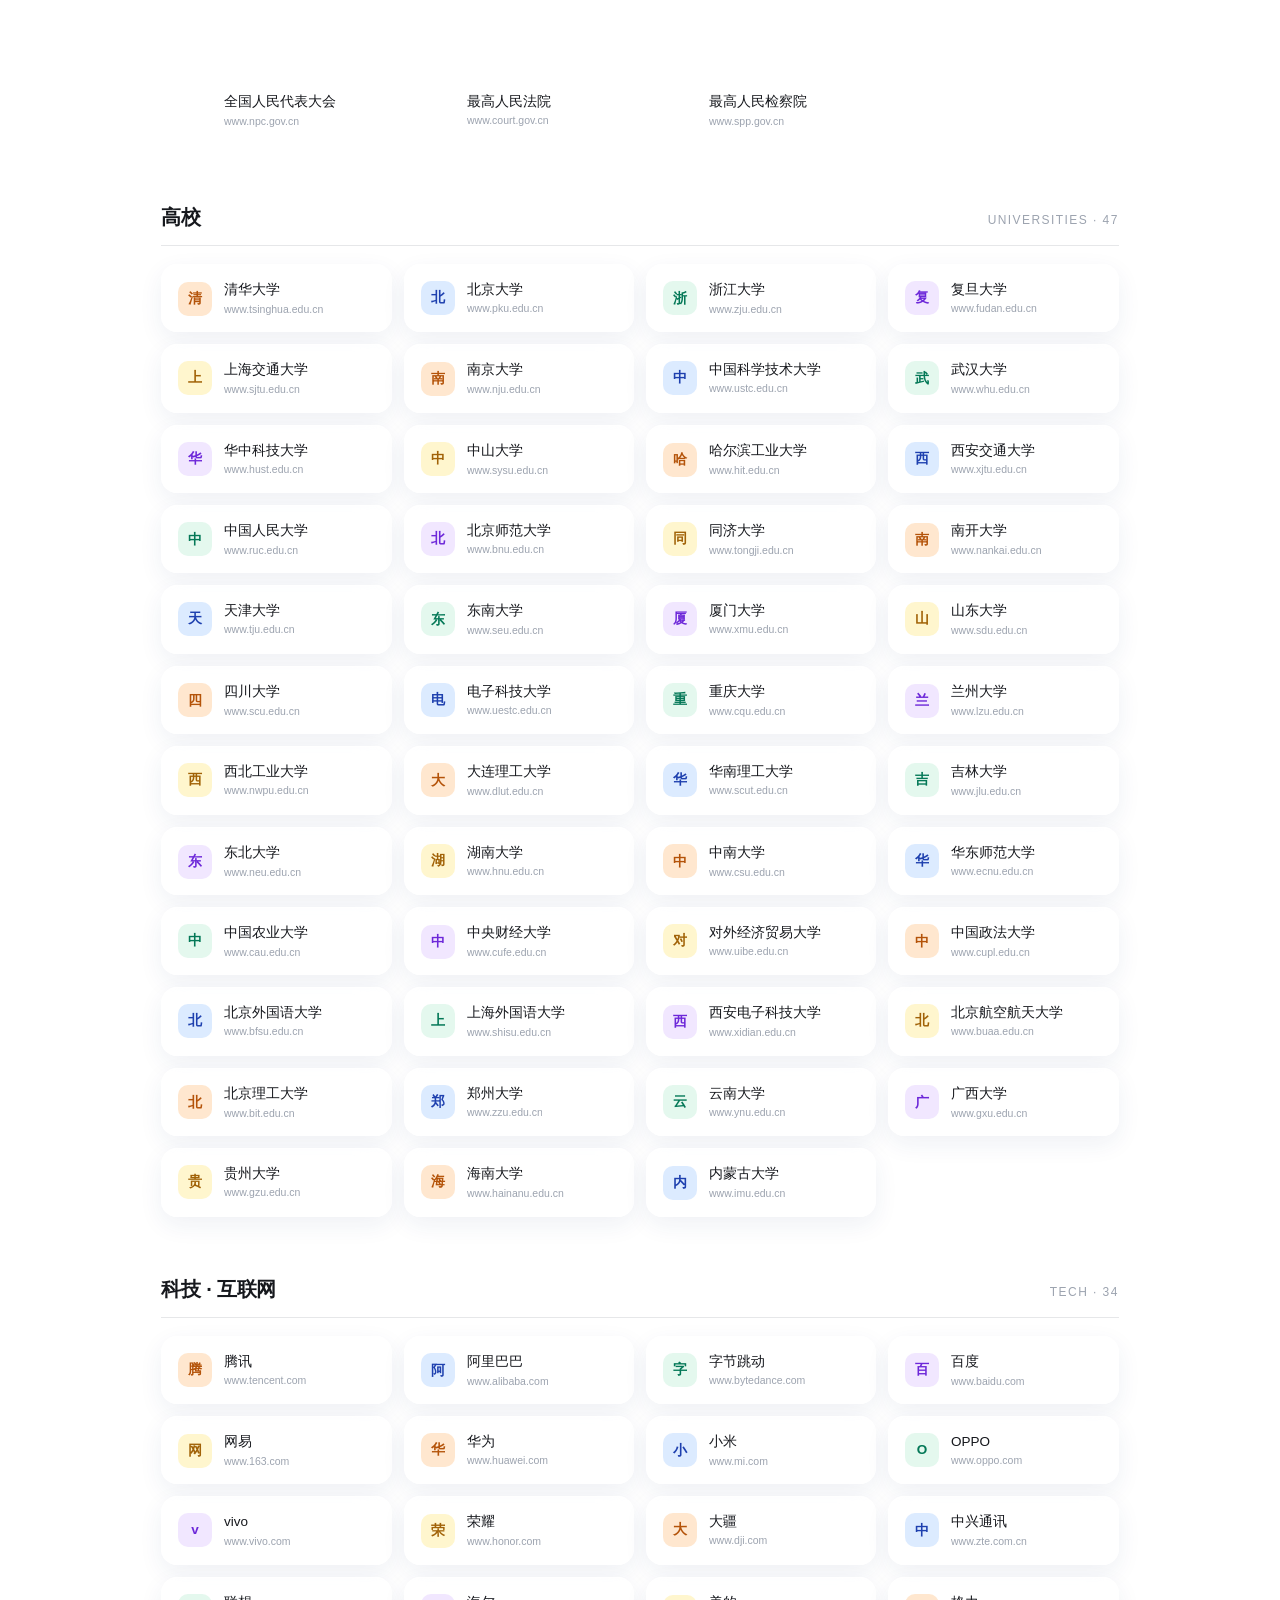
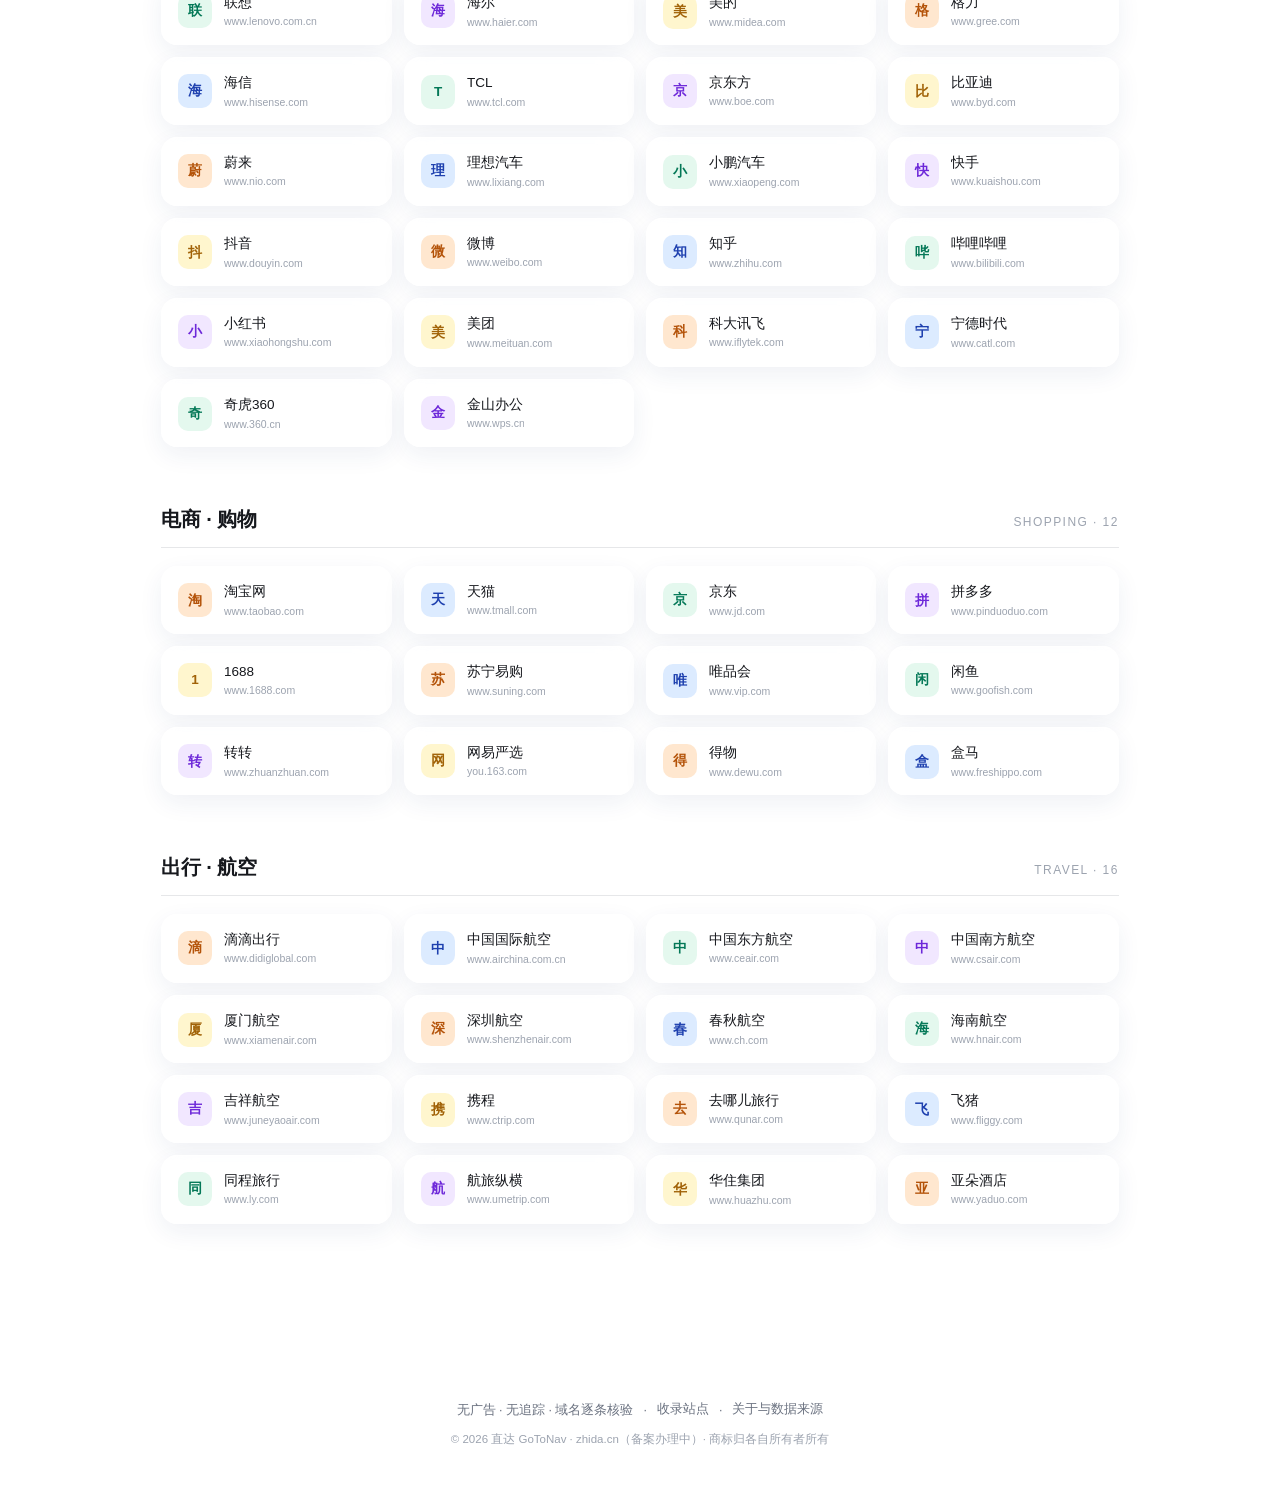
==== commit 6791571f: "style: 背景改白底+浅蓝柔光色斑；搜索框宽度 740→620px 更紧凑；标题字重 700→600 略收细" ====
--- a/index.html
+++ b/index.html
@@ -28,15 +28,21 @@
 html{scroll-behavior:smooth;scroll-padding-top:90px}
 body{font-family:var(--sans);color:var(--text);line-height:1.6;
   -webkit-font-smoothing:antialiased;overflow-x:hidden;
-  /* 整页统一铺导航条色调（调浅一档），仅允许极轻微的纵向明度变化，无断层 */
-  background:linear-gradient(180deg,#D9E7FA 0%,#DEEBFB 40%,#E3EFFB 100%) fixed}
+  /* 白底为主，纵向仅极轻微明度过渡 */
+  background:linear-gradient(180deg,#FFFFFF 0%,#FCFDFF 45%,#F7FBFF 100%) fixed}
 a{color:inherit;text-decoration:none}
 button{font-family:inherit;cursor:pointer;border:none;background:none;color:inherit}
 ::selection{background:rgba(37,99,235,.15)}
 mark{background:transparent;color:var(--blue)}
 
-/* 胶片颗粒（Miu Miu 质感）；光斑层已移除以保证整页色调统一 */
-.aurora{position:fixed;inset:0;pointer-events:none;z-index:0}
+/* 浅蓝色斑：四角+底部低透明度柔光，与白底自然融合，不形成色带 */
+.aurora{position:fixed;inset:0;pointer-events:none;z-index:0;
+  background:
+    radial-gradient(ellipse 48% 34% at 8% -6%,rgba(147,197,253,.34),transparent 62%),
+    radial-gradient(ellipse 44% 30% at 92% -4%,rgba(191,219,254,.30),transparent 60%),
+    radial-gradient(ellipse 40% 30% at 50% 4%,rgba(191,219,254,.22),transparent 58%),
+    radial-gradient(ellipse 44% 30% at -4% 62%,rgba(147,197,253,.20),transparent 62%),
+    radial-gradient(ellipse 48% 32% at 50% 112%,rgba(191,219,254,.26),transparent 64%)}
 .grain{position:fixed;inset:0;pointer-events:none;z-index:98;opacity:.05;
   background-image:url("data:image/svg+xml;utf8,<svg xmlns='http://www.w3.org/2000/svg' width='160' height='160'><filter id='n'><feTurbulence type='fractalNoise' baseFrequency='0.9' numOctaves='2'/></filter><rect width='160' height='160' filter='url(%23n)' opacity='0.55'/></svg>");
   mix-blend-mode:overlay}
@@ -62,11 +68,11 @@
 .hero{position:relative;z-index:1;display:flex;flex-direction:column;
   align-items:center;text-align:center;padding:clamp(56px,9vh,96px) 24px 76px}
 .eyebrow{font-size:12px;letter-spacing:.34em;color:var(--faint);text-transform:uppercase;margin-bottom:26px}
-.hero h1{font-family:var(--art);font-size:clamp(56px,11.5vw,124px);font-weight:700;line-height:1.06;
+.hero h1{font-family:var(--art);font-size:clamp(56px,11.5vw,124px);font-weight:600;line-height:1.06;
   letter-spacing:.05em;text-indent:.05em;color:#0B0D11}
 .hero-sub{font-size:clamp(15px,2vw,18px);color:var(--dim);margin:20px auto 42px;max-width:32em}
 
-.search-wrap{position:relative;width:100%;max-width:740px;z-index:30}
+.search-wrap{position:relative;width:100%;max-width:620px;z-index:30}
 .search{display:flex;align-items:center;gap:10px;padding:4px 4px 4px 22px;border-radius:999px;
   background:rgba(255,255,255,.94);backdrop-filter:blur(24px);-webkit-backdrop-filter:blur(24px);
   border:1px solid rgba(255,255,255,.9);
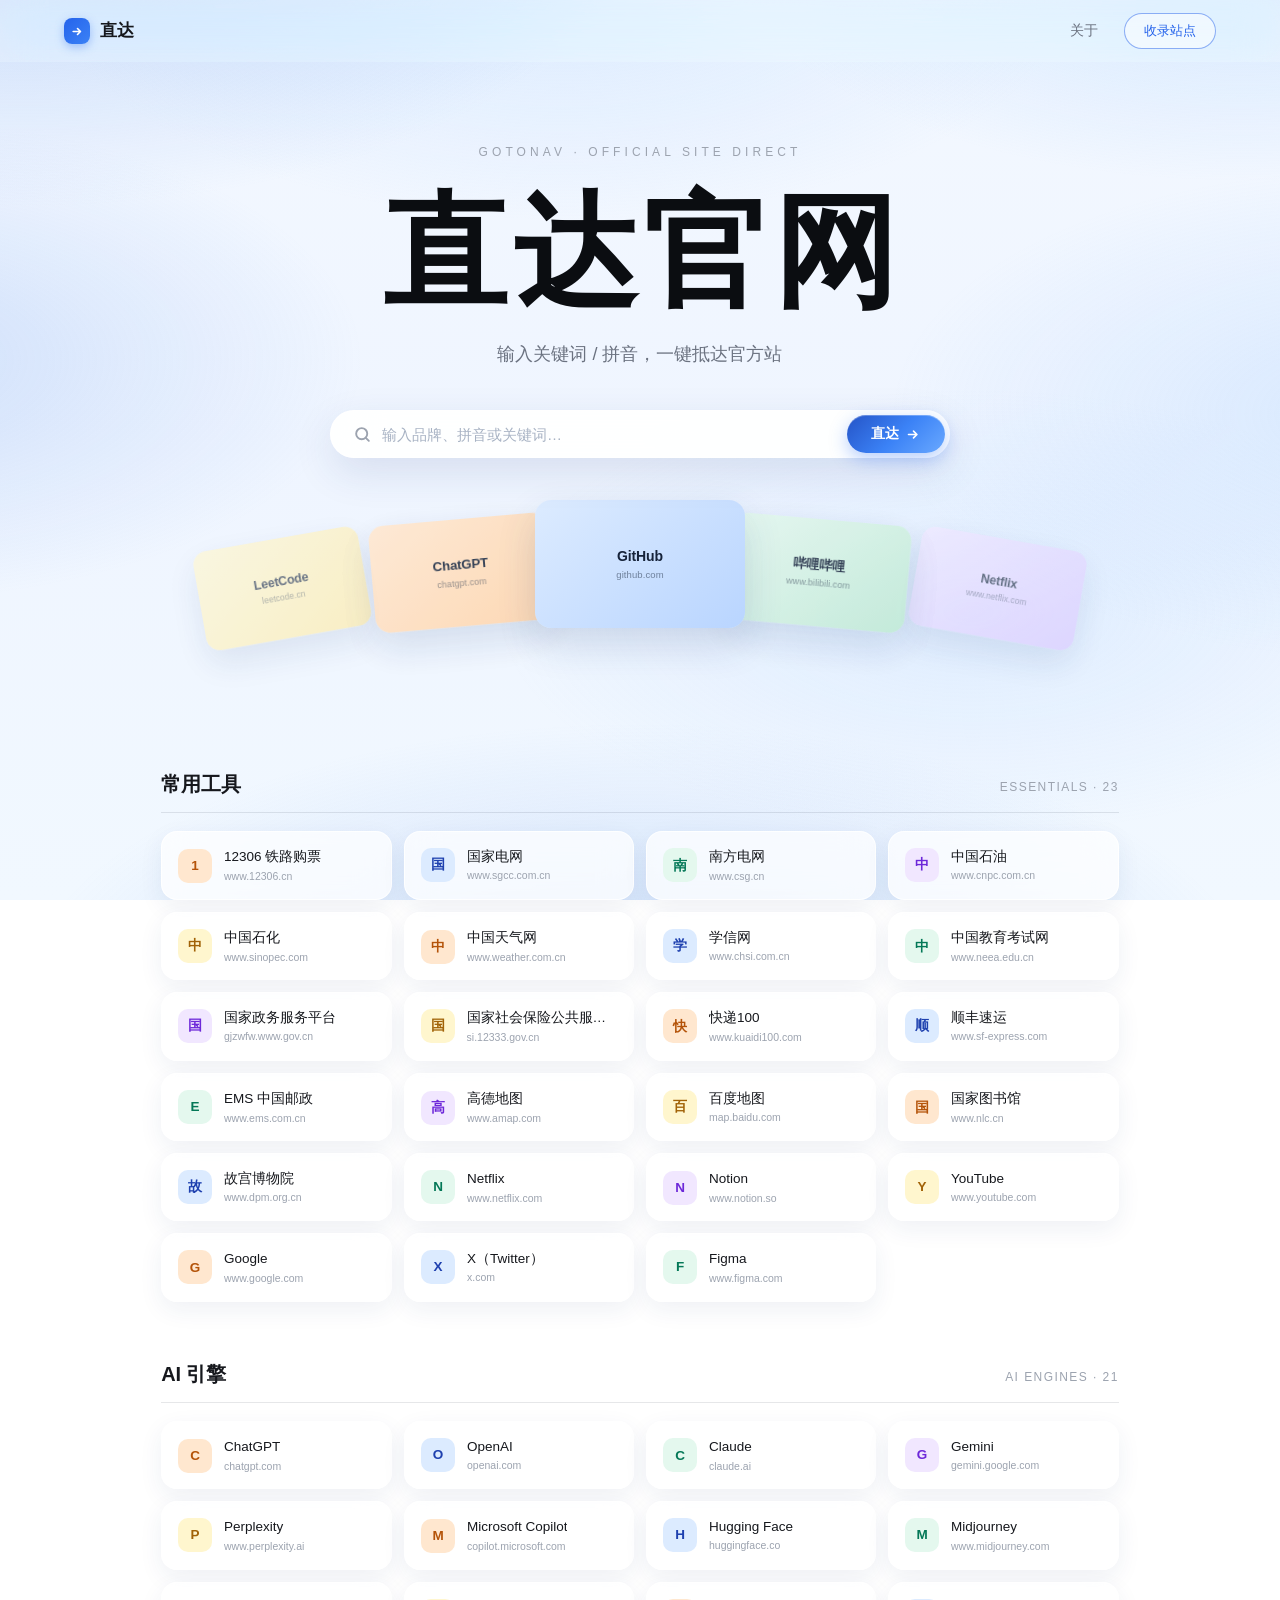
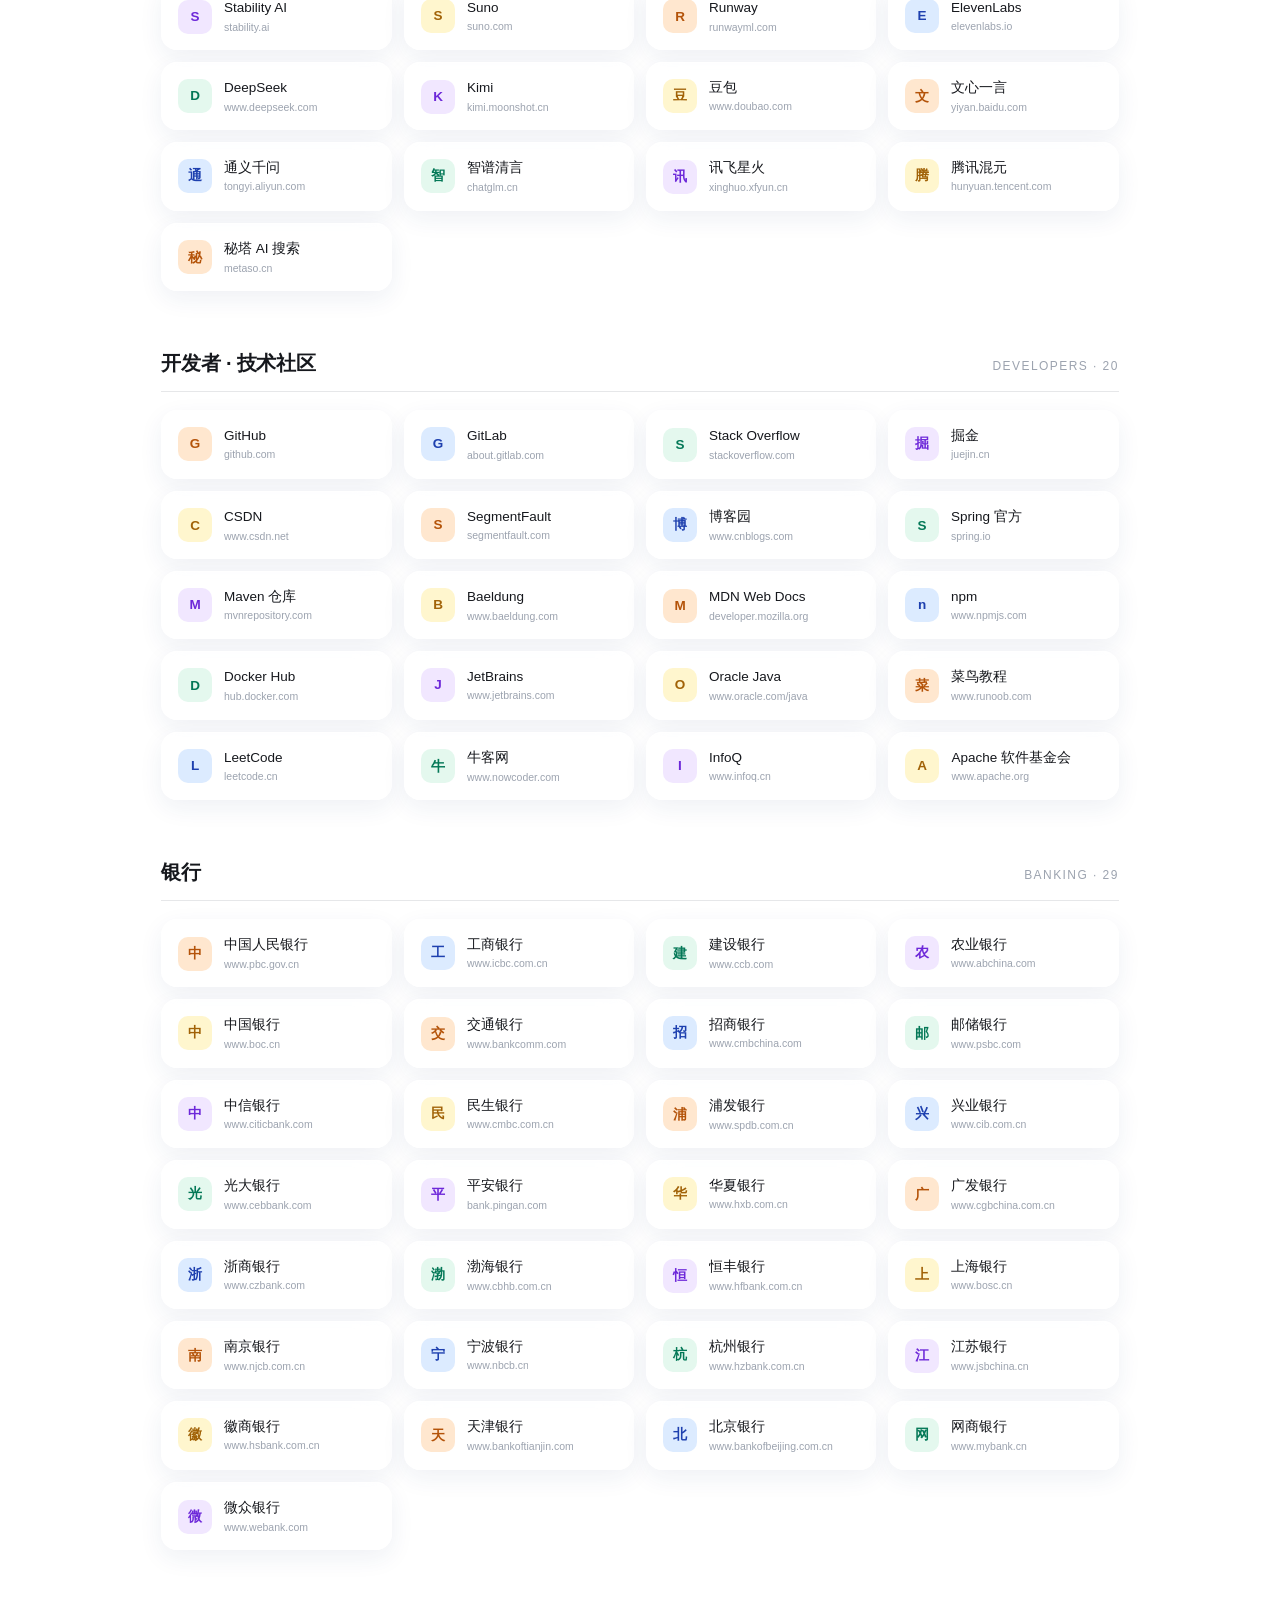
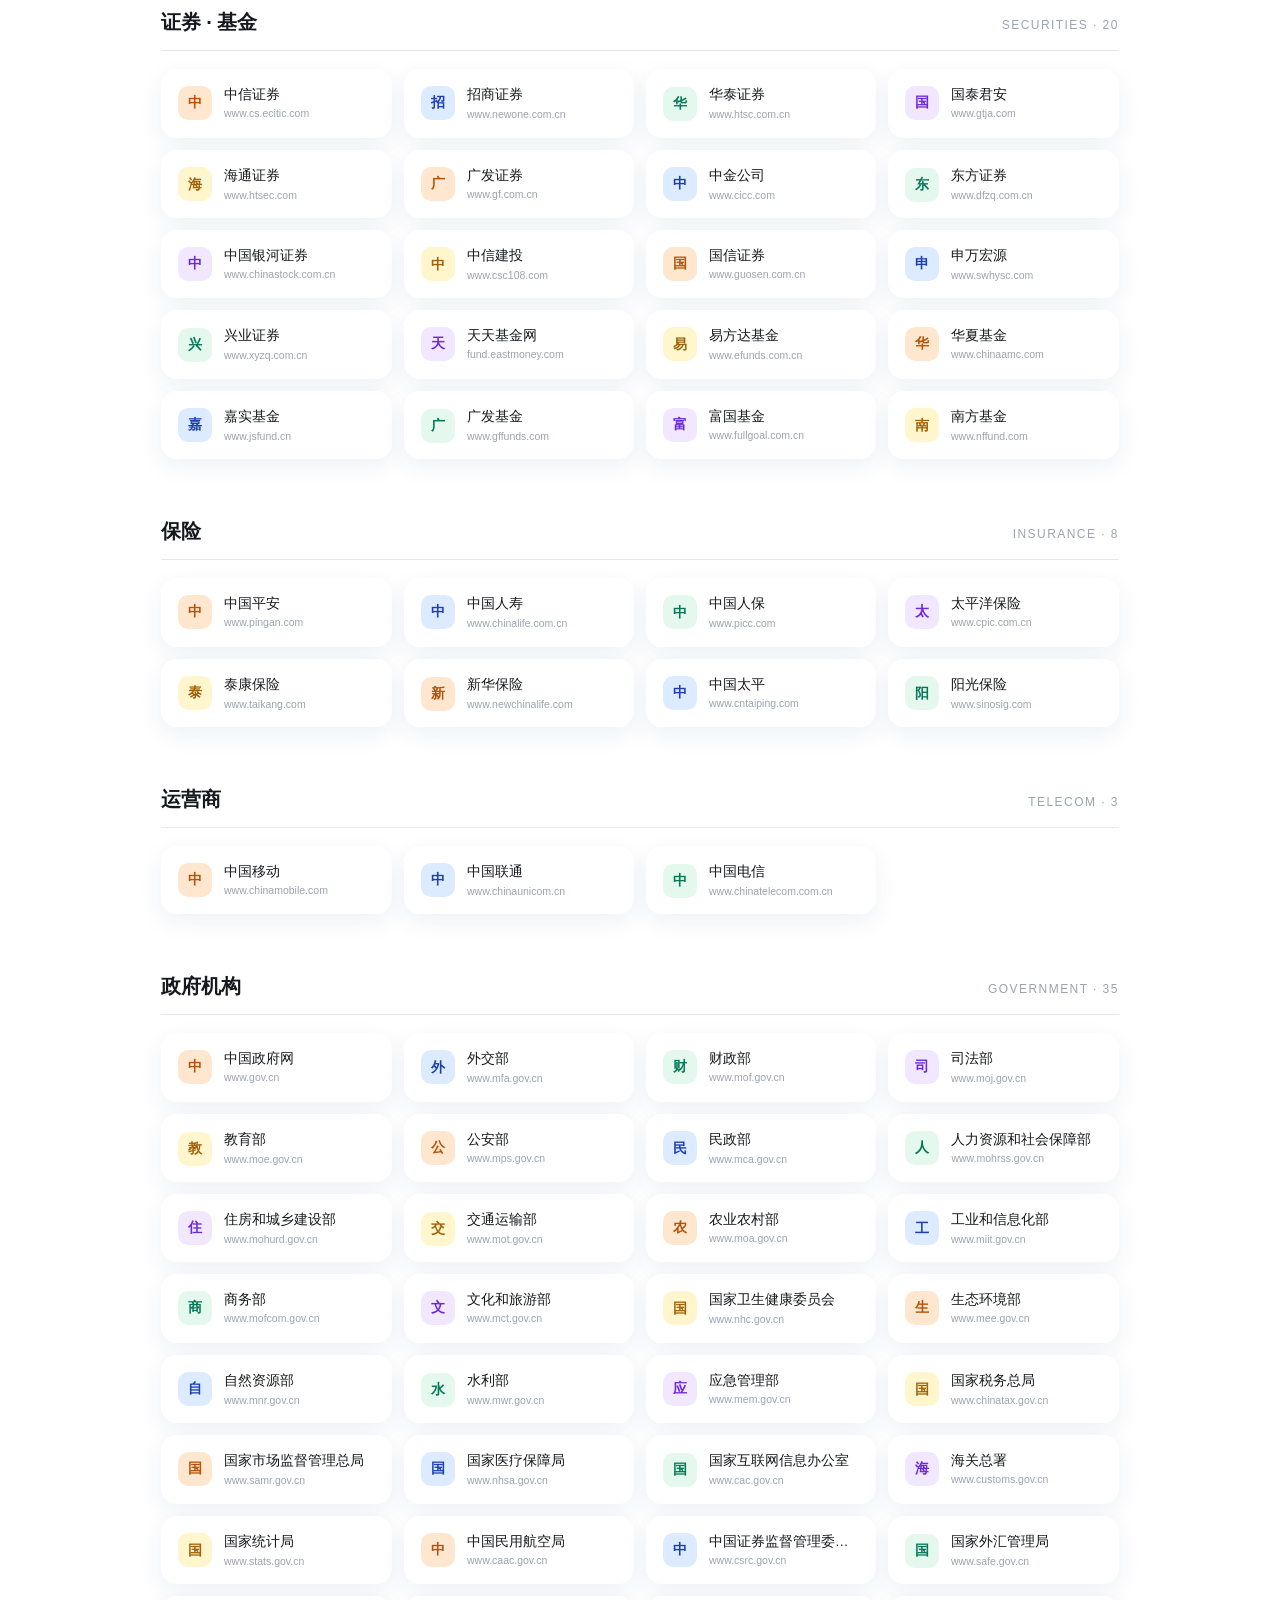
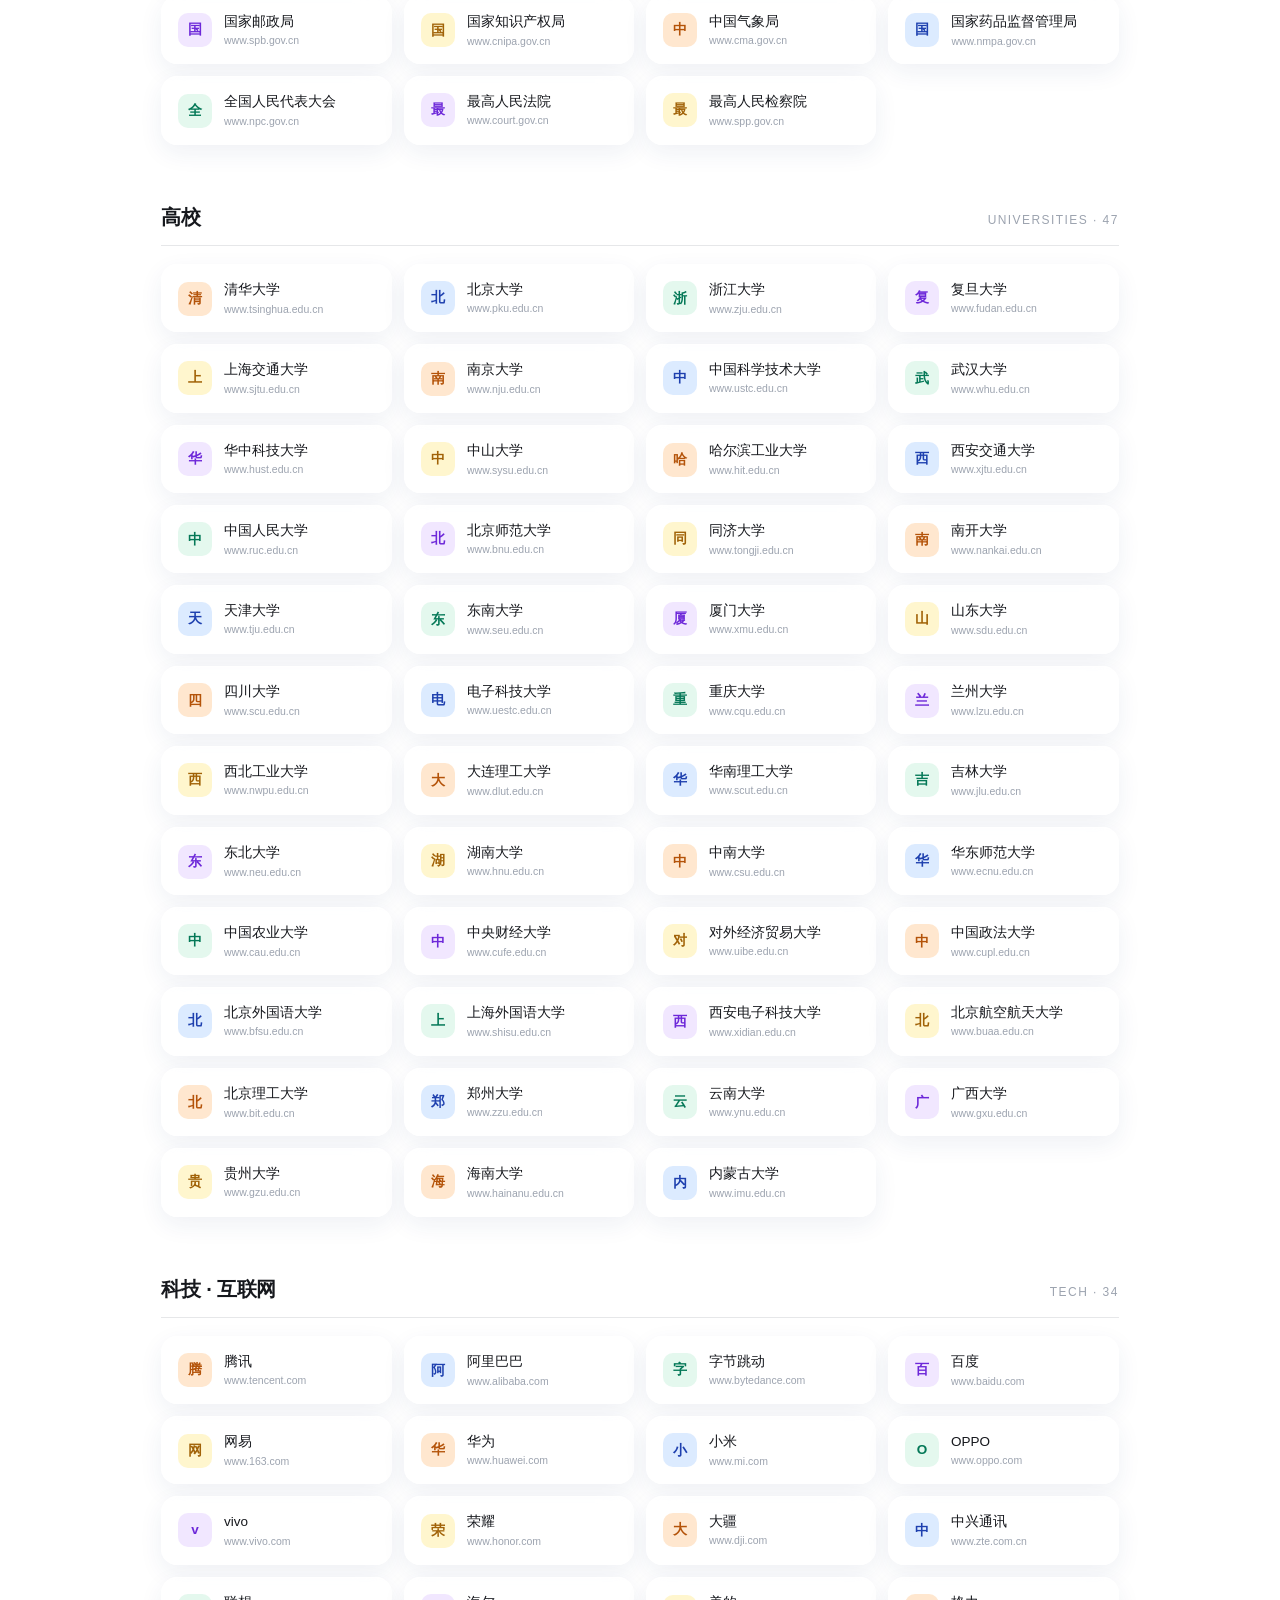
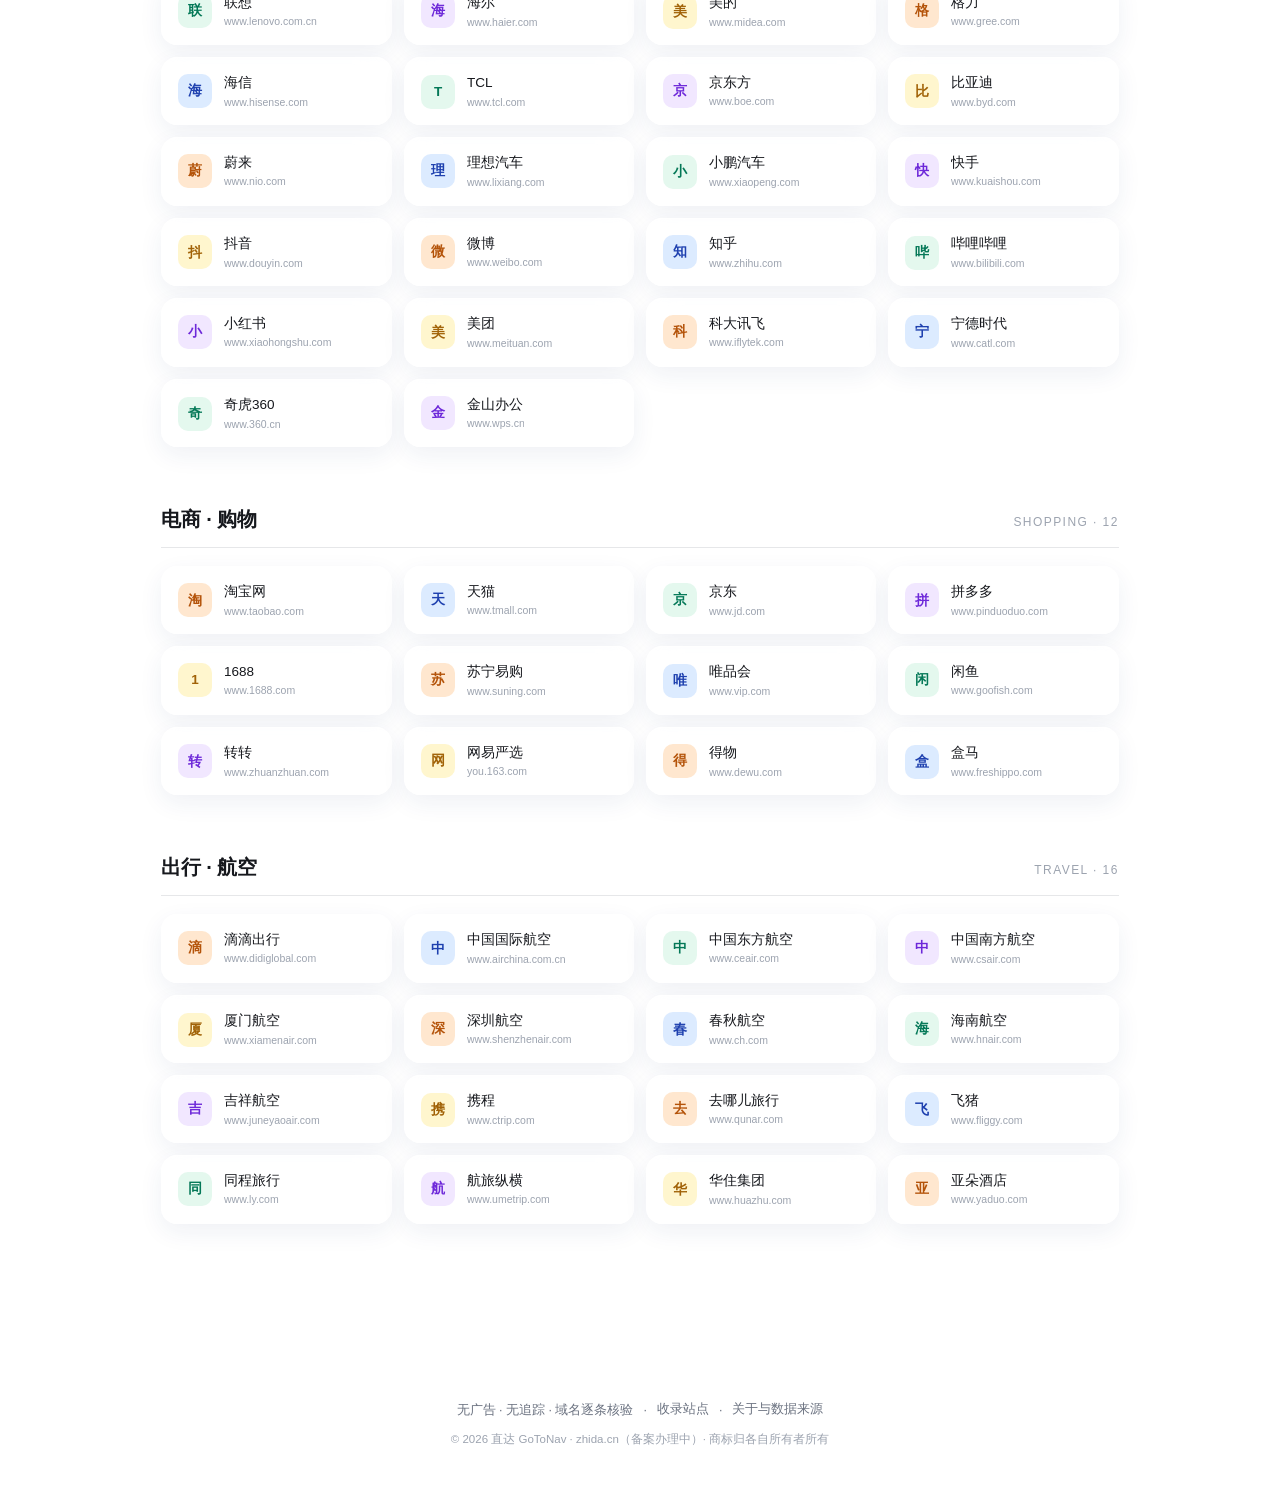
==== commit 8f210f2f: "style: 基底改蓝白(#F3F8FF)；色斑增至7处且体量放大、蓝色克制加深一档，整页白色透蓝" ====
--- a/index.html
+++ b/index.html
@@ -28,21 +28,23 @@
 html{scroll-behavior:smooth;scroll-padding-top:90px}
 body{font-family:var(--sans);color:var(--text);line-height:1.6;
   -webkit-font-smoothing:antialiased;overflow-x:hidden;
-  /* 白底为主，纵向仅极轻微明度过渡 */
-  background:linear-gradient(180deg,#FFFFFF 0%,#FCFDFF 45%,#F7FBFF 100%) fixed}
+  /* 白色透蓝：基底是不那么白的蓝白，纵向极轻微过渡 */
+  background:linear-gradient(180deg,#F3F8FF 0%,#EFF5FF 50%,#F1F8FF 100%) fixed}
 a{color:inherit;text-decoration:none}
 button{font-family:inherit;cursor:pointer;border:none;background:none;color:inherit}
 ::selection{background:rgba(37,99,235,.15)}
 mark{background:transparent;color:var(--blue)}
 
-/* 浅蓝色斑：四角+底部低透明度柔光，与白底自然融合，不形成色带 */
+/* 浅蓝色斑：数量更多、体量更大，蓝色克制地加深一档，整体呈「白色透蓝」 */
 .aurora{position:fixed;inset:0;pointer-events:none;z-index:0;
   background:
-    radial-gradient(ellipse 48% 34% at 8% -6%,rgba(147,197,253,.34),transparent 62%),
-    radial-gradient(ellipse 44% 30% at 92% -4%,rgba(191,219,254,.30),transparent 60%),
-    radial-gradient(ellipse 40% 30% at 50% 4%,rgba(191,219,254,.22),transparent 58%),
-    radial-gradient(ellipse 44% 30% at -4% 62%,rgba(147,197,253,.20),transparent 62%),
-    radial-gradient(ellipse 48% 32% at 50% 112%,rgba(191,219,254,.26),transparent 64%)}
+    radial-gradient(ellipse 72% 50% at 2% -10%,rgba(122,168,240,.42),transparent 66%),
+    radial-gradient(ellipse 64% 44% at 97% -8%,rgba(147,197,253,.38),transparent 64%),
+    radial-gradient(ellipse 66% 46% at 44% -4%,rgba(163,205,255,.32),transparent 62%),
+    radial-gradient(ellipse 60% 42% at -10% 40%,rgba(122,168,240,.28),transparent 64%),
+    radial-gradient(ellipse 62% 44% at 108% 46%,rgba(147,197,253,.26),transparent 62%),
+    radial-gradient(ellipse 60% 40% at 76% 68%,rgba(163,205,255,.22),transparent 62%),
+    radial-gradient(ellipse 74% 48% at 50% 112%,rgba(122,168,240,.32),transparent 66%)}
 .grain{position:fixed;inset:0;pointer-events:none;z-index:98;opacity:.05;
   background-image:url("data:image/svg+xml;utf8,<svg xmlns='http://www.w3.org/2000/svg' width='160' height='160'><filter id='n'><feTurbulence type='fractalNoise' baseFrequency='0.9' numOctaves='2'/></filter><rect width='160' height='160' filter='url(%23n)' opacity='0.55'/></svg>");
   mix-blend-mode:overlay}
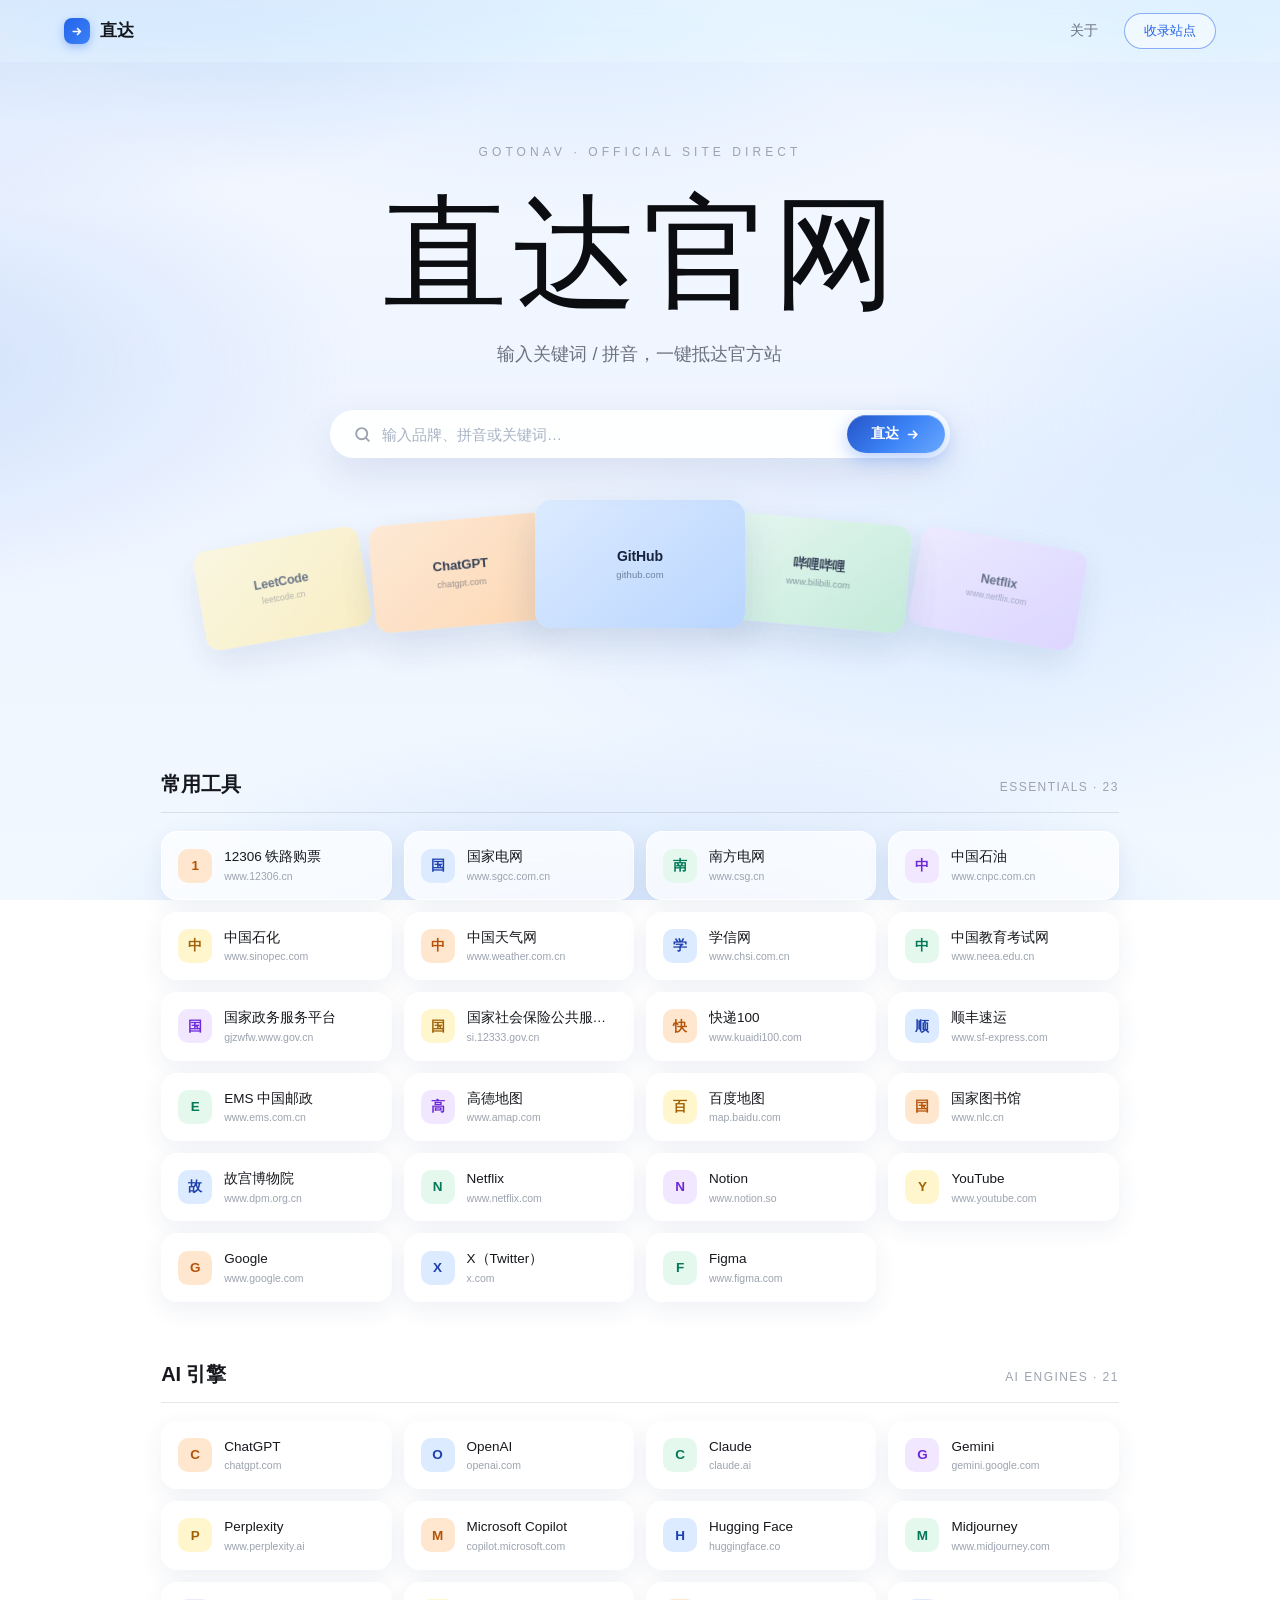
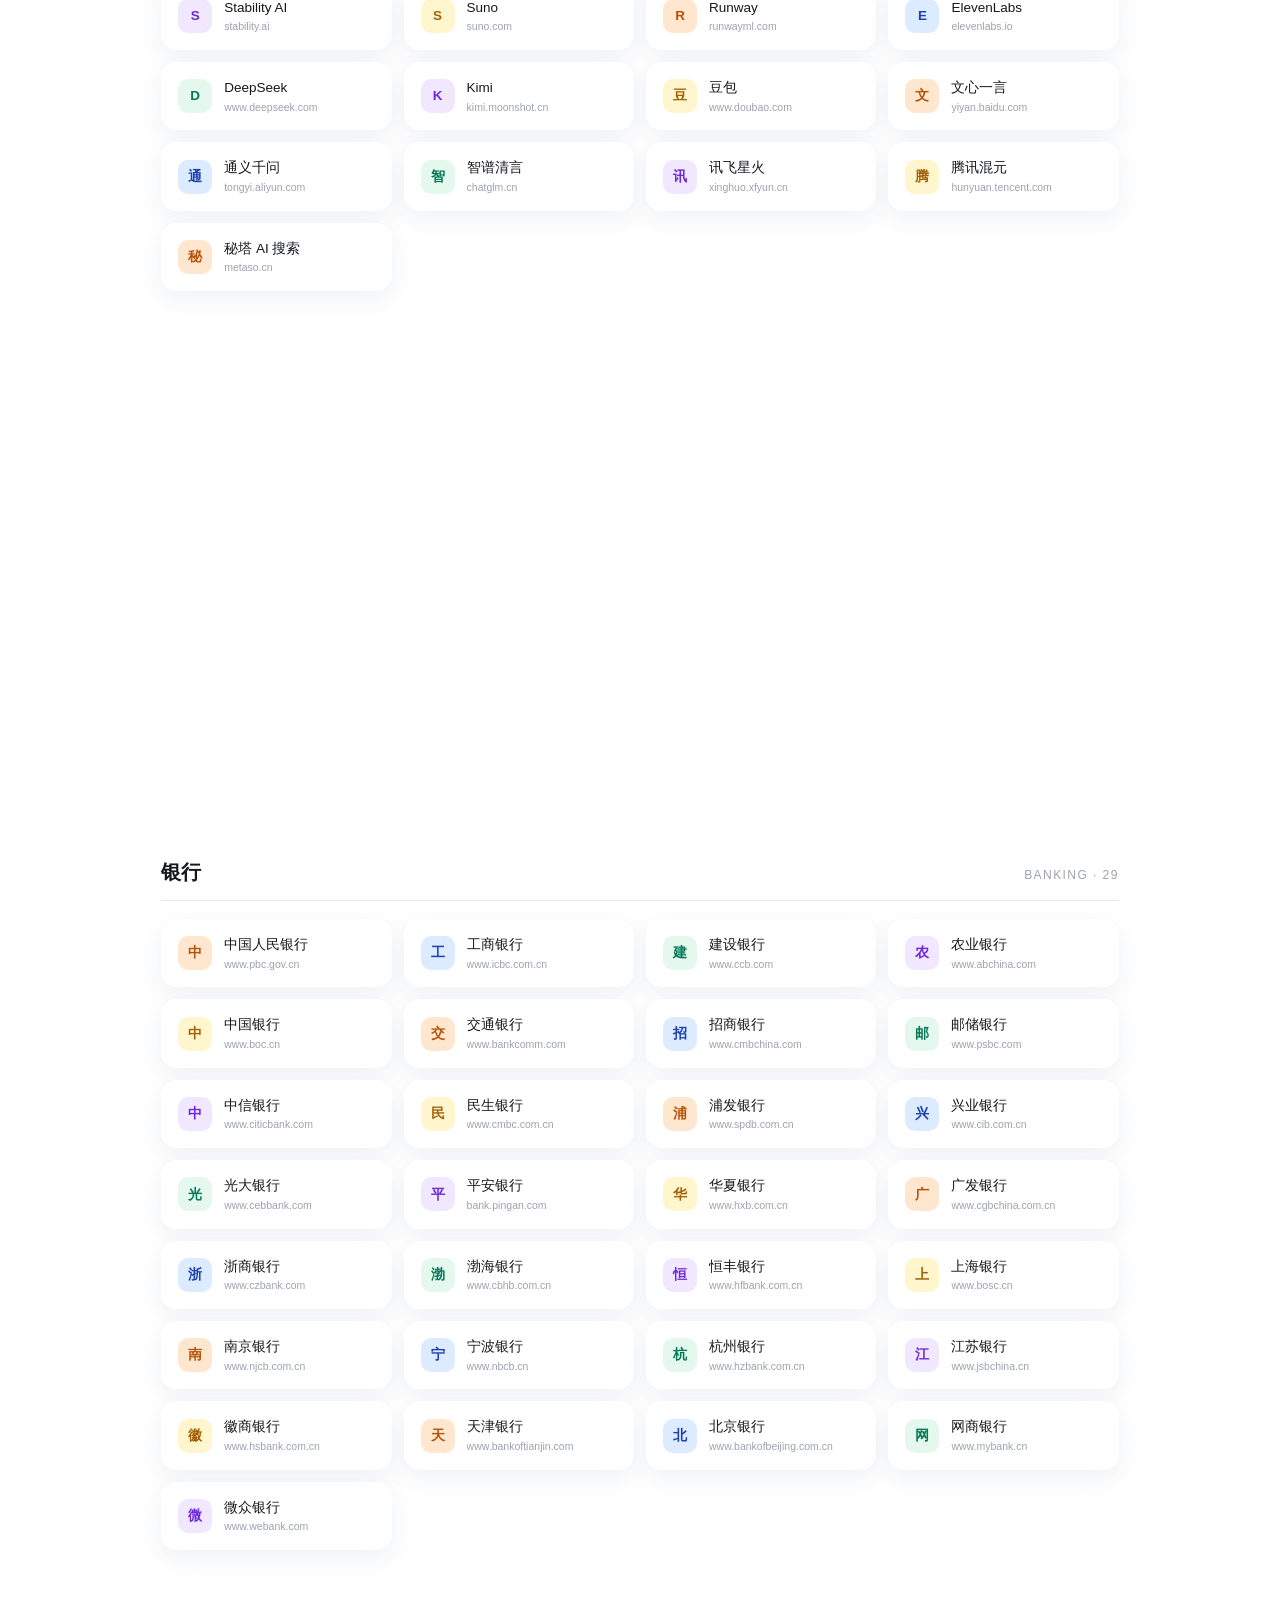
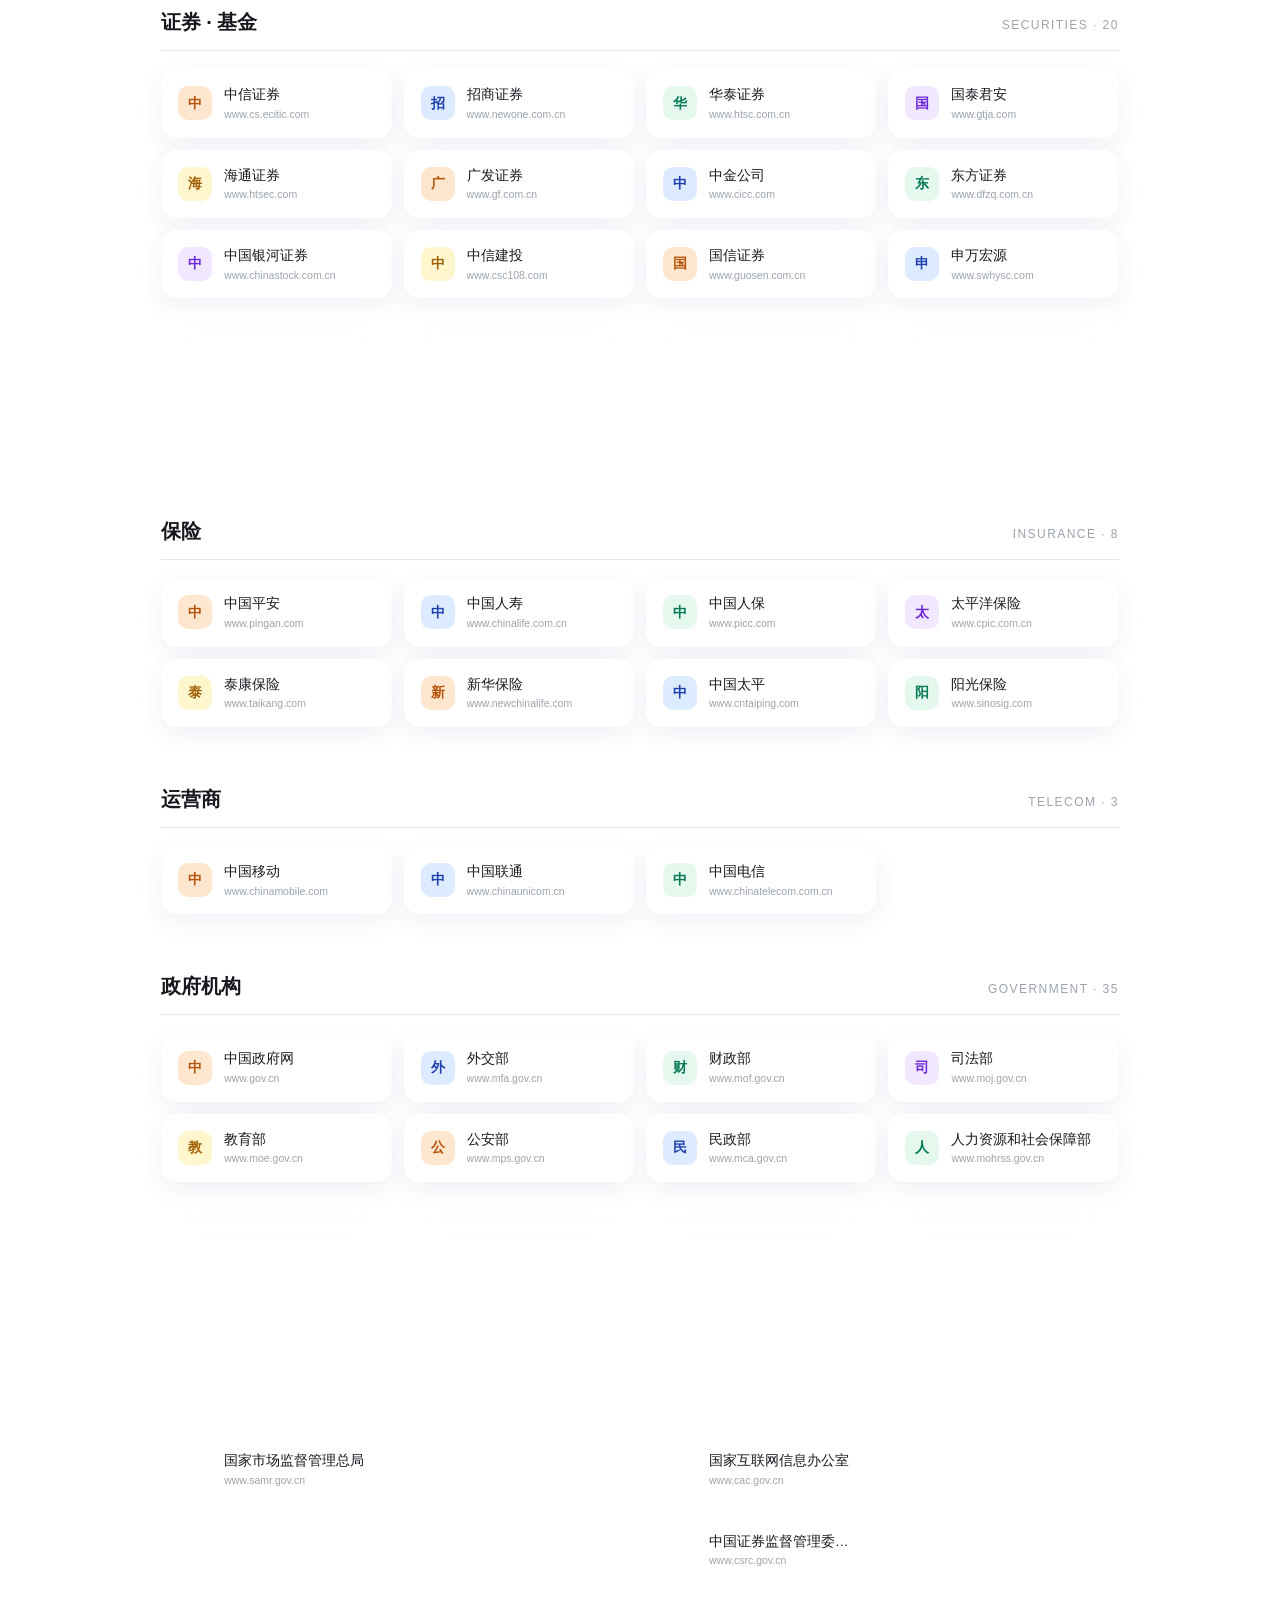
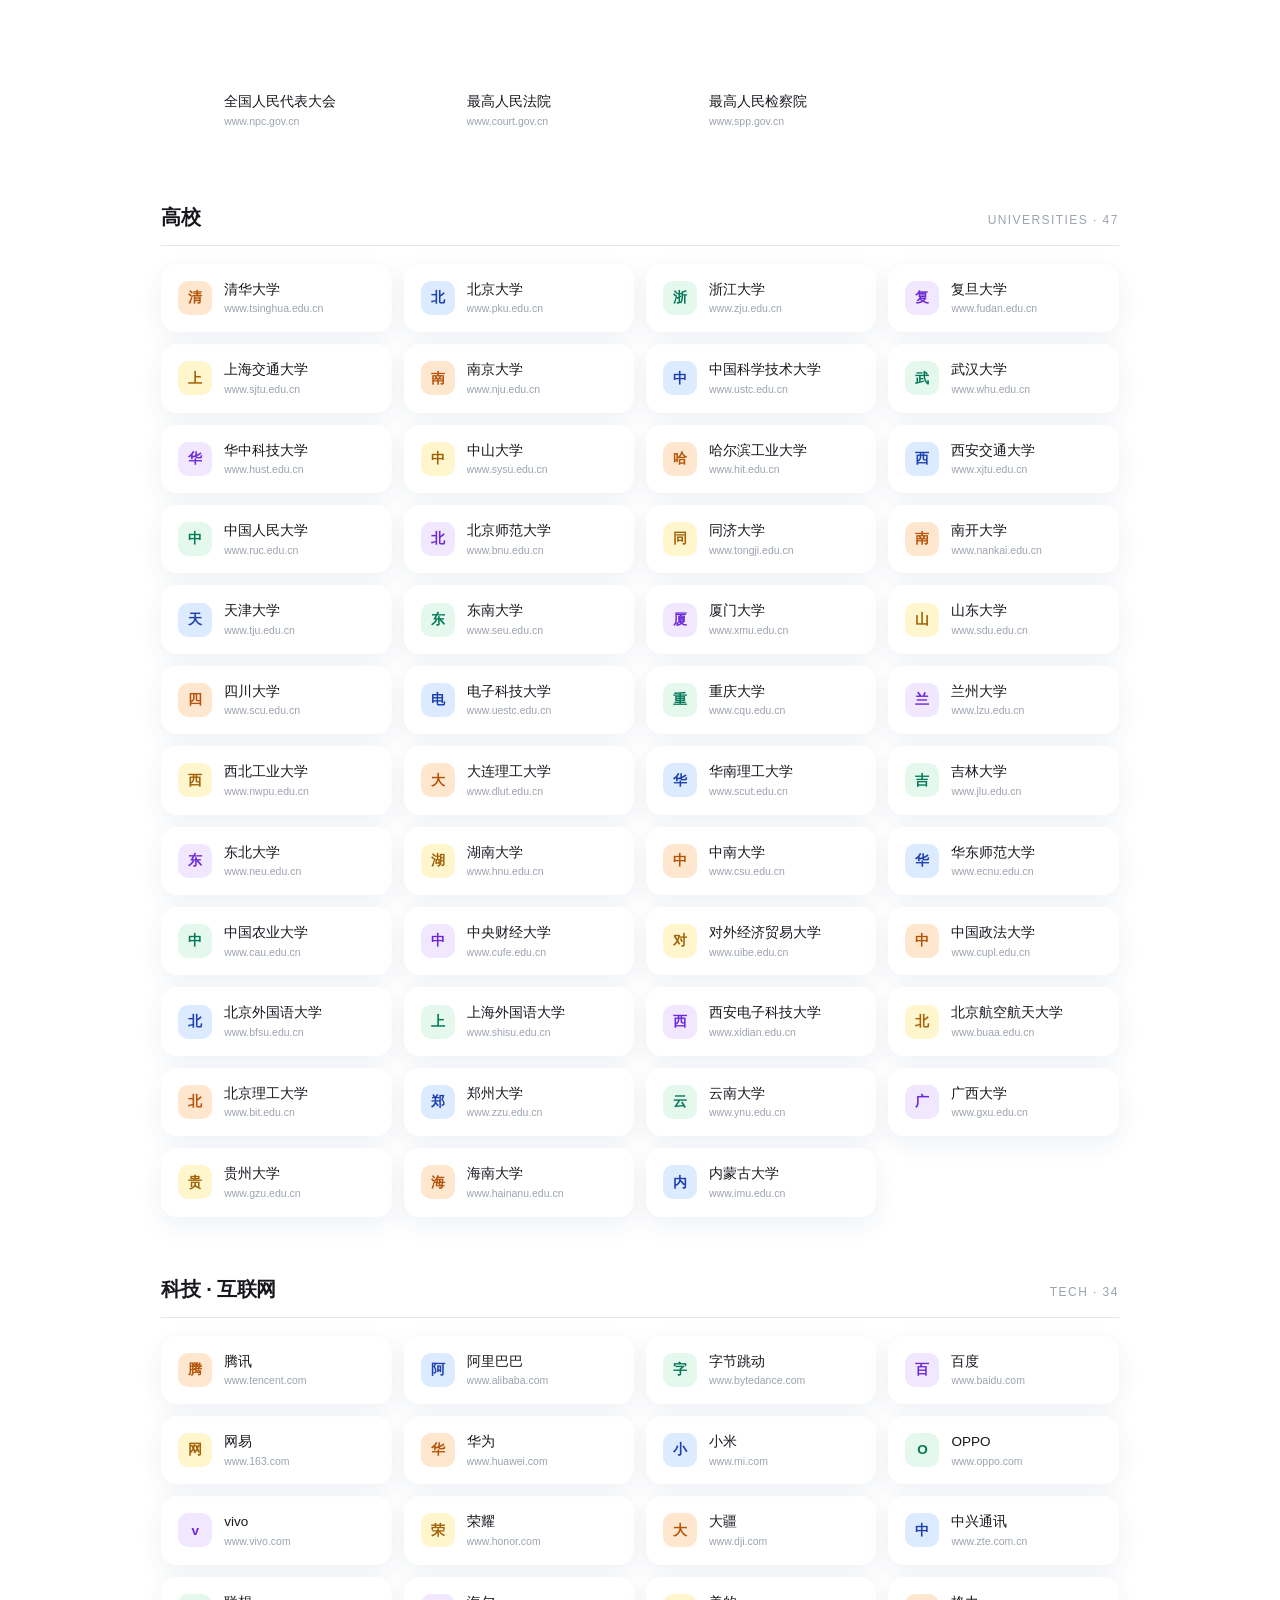
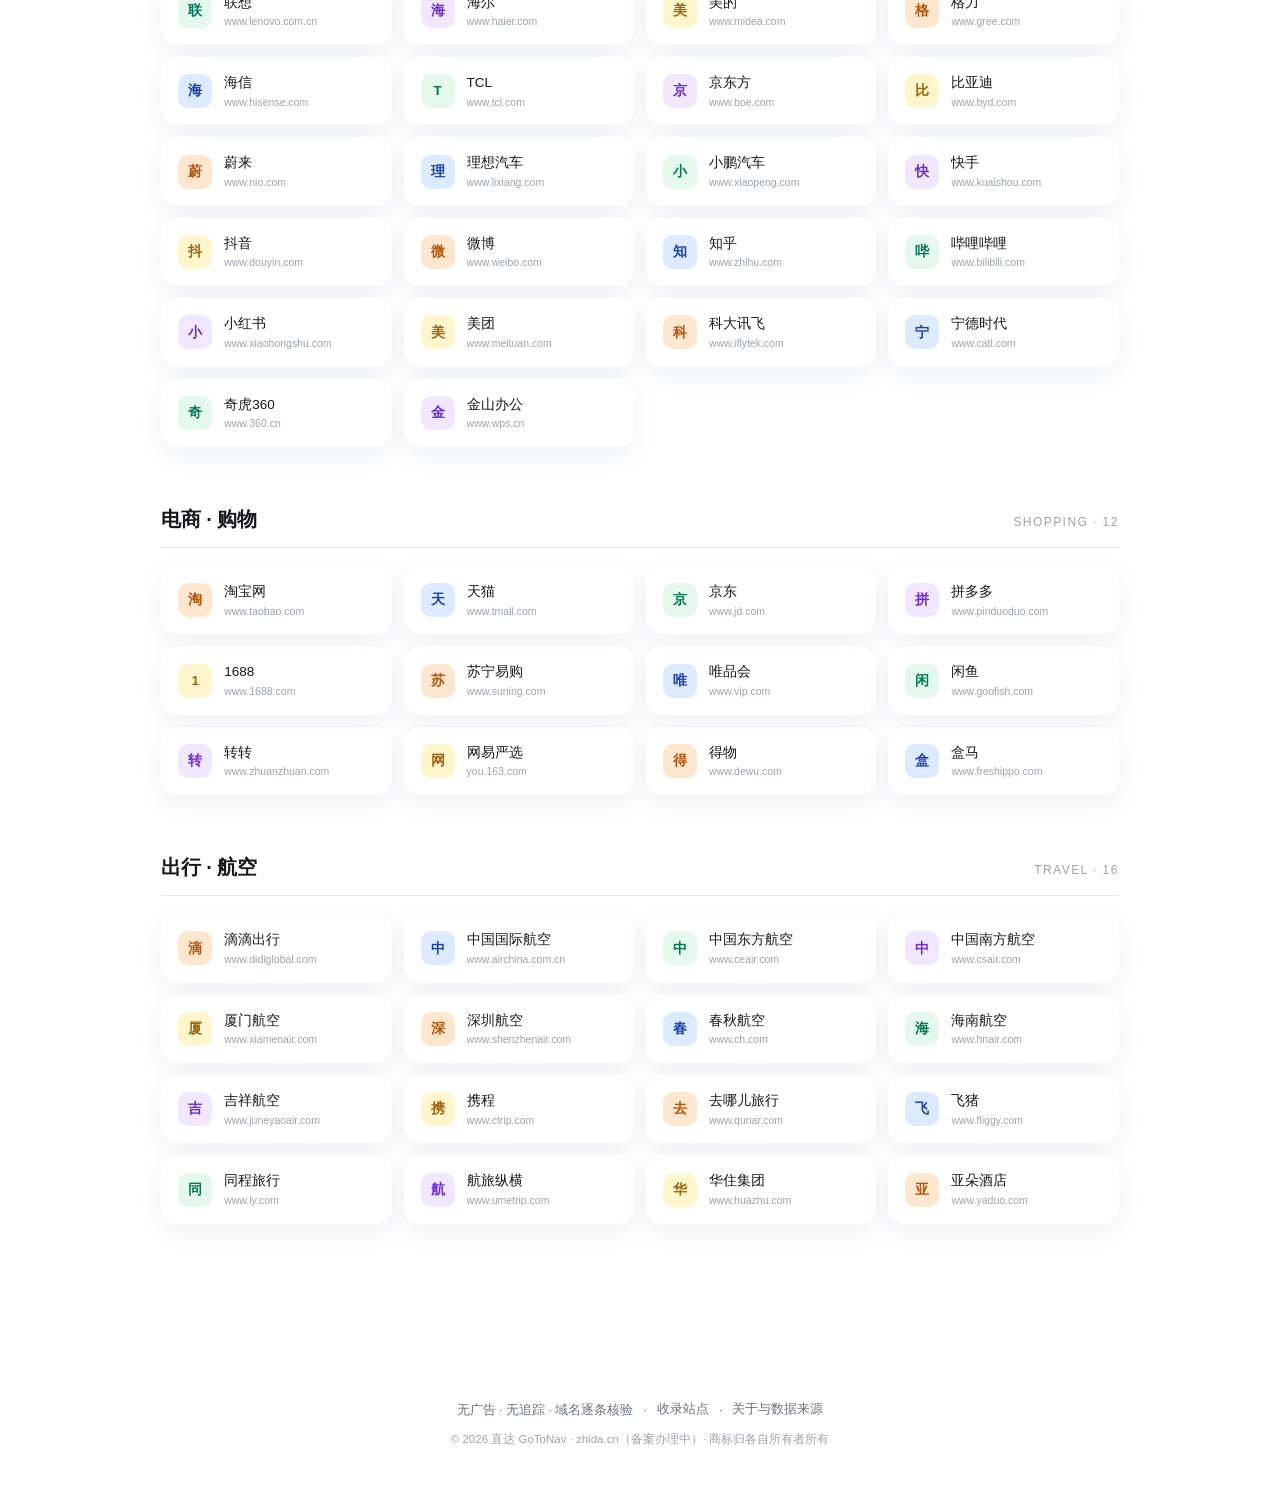
==== commit 7f4c96ab: "feat: 主标题字体改为站酷酷黑 ZCOOL KuHei(免费商用,CDN woff2/woff 双源+系统字体兜底,font-display:swap)，字号字距与背景配色保持不变" ====
--- a/index.html
+++ b/index.html
@@ -7,10 +7,16 @@
 <meta name="description" content="输入品牌 / 拼音，一键抵达官方站。无广告，无竞价排名，域名逐条核验。">
 <link rel="icon" href="data:image/svg+xml,%3Csvg xmlns='http://www.w3.org/2000/svg' viewBox='0 0 32 32'%3E%3Crect width='32' height='32' rx='8' fill='%232563EB'/%3E%3Cpath d='M9 16h12M16 10.5L21.5 16L16 21.5' stroke='%23FFFFFF' stroke-width='2.6' fill='none' stroke-linecap='round' stroke-linejoin='round'/%3E%3C/svg%3E">
 <style>
+/* 站酷酷黑 ZCOOL KuHei（站酷十周年发布，免费商用）——仅用于主标题。
+   多源兜底：woff2(730KB) → woff(1MB)，均已实测可访问；加载失败自动回退系统字体。 */
+@font-face{font-family:"ZCOOL KuHei";font-style:normal;font-weight:400;font-display:swap;
+  src:url("https://db.onlinewebfonts.com/t/1672f0e04cb3fe1edcf26c2626022616.woff2") format("woff2"),
+      url("https://db.onlinewebfonts.com/t/1672f0e04cb3fe1edcf26c2626022616.woff") format("woff")}
+
 :root{
   --sans:-apple-system,BlinkMacSystemFont,"PingFang SC","Microsoft YaHei","Segoe UI",Roboto,sans-serif;
-  /* 标题专用：中文宋体系，优先粗宋（华文中宋/思源宋体），Windows 下 SimSun 走合成加粗 */
-  --art:"Source Han Serif SC","Noto Serif SC","STZhongsong","Songti SC","STSong","SimSun",Georgia,serif;
+  /* 主标题：站酷酷黑（字体本身极粗，关闭合成加粗以免糊成一团），后随系统兜底 */
+  --art:"ZCOOL KuHei","Source Han Serif SC","Noto Serif SC","Microsoft YaHei","PingFang SC","SimSun",sans-serif;
   --ease:cubic-bezier(.22,.68,.26,1);
   --text:#16181D;
   --dim:#6B7280;
@@ -70,8 +76,8 @@
 .hero{position:relative;z-index:1;display:flex;flex-direction:column;
   align-items:center;text-align:center;padding:clamp(56px,9vh,96px) 24px 76px}
 .eyebrow{font-size:12px;letter-spacing:.34em;color:var(--faint);text-transform:uppercase;margin-bottom:26px}
-.hero h1{font-family:var(--art);font-size:clamp(56px,11.5vw,124px);font-weight:600;line-height:1.06;
-  letter-spacing:.05em;text-indent:.05em;color:#0B0D11}
+.hero h1{font-family:var(--art);font-size:clamp(56px,11.5vw,124px);font-weight:400;line-height:1.06;
+  letter-spacing:.05em;text-indent:.05em;color:#0B0D11;font-synthesis:none}
 .hero-sub{font-size:clamp(15px,2vw,18px);color:var(--dim);margin:20px auto 42px;max-width:32em}
 
 .search-wrap{position:relative;width:100%;max-width:620px;z-index:30}
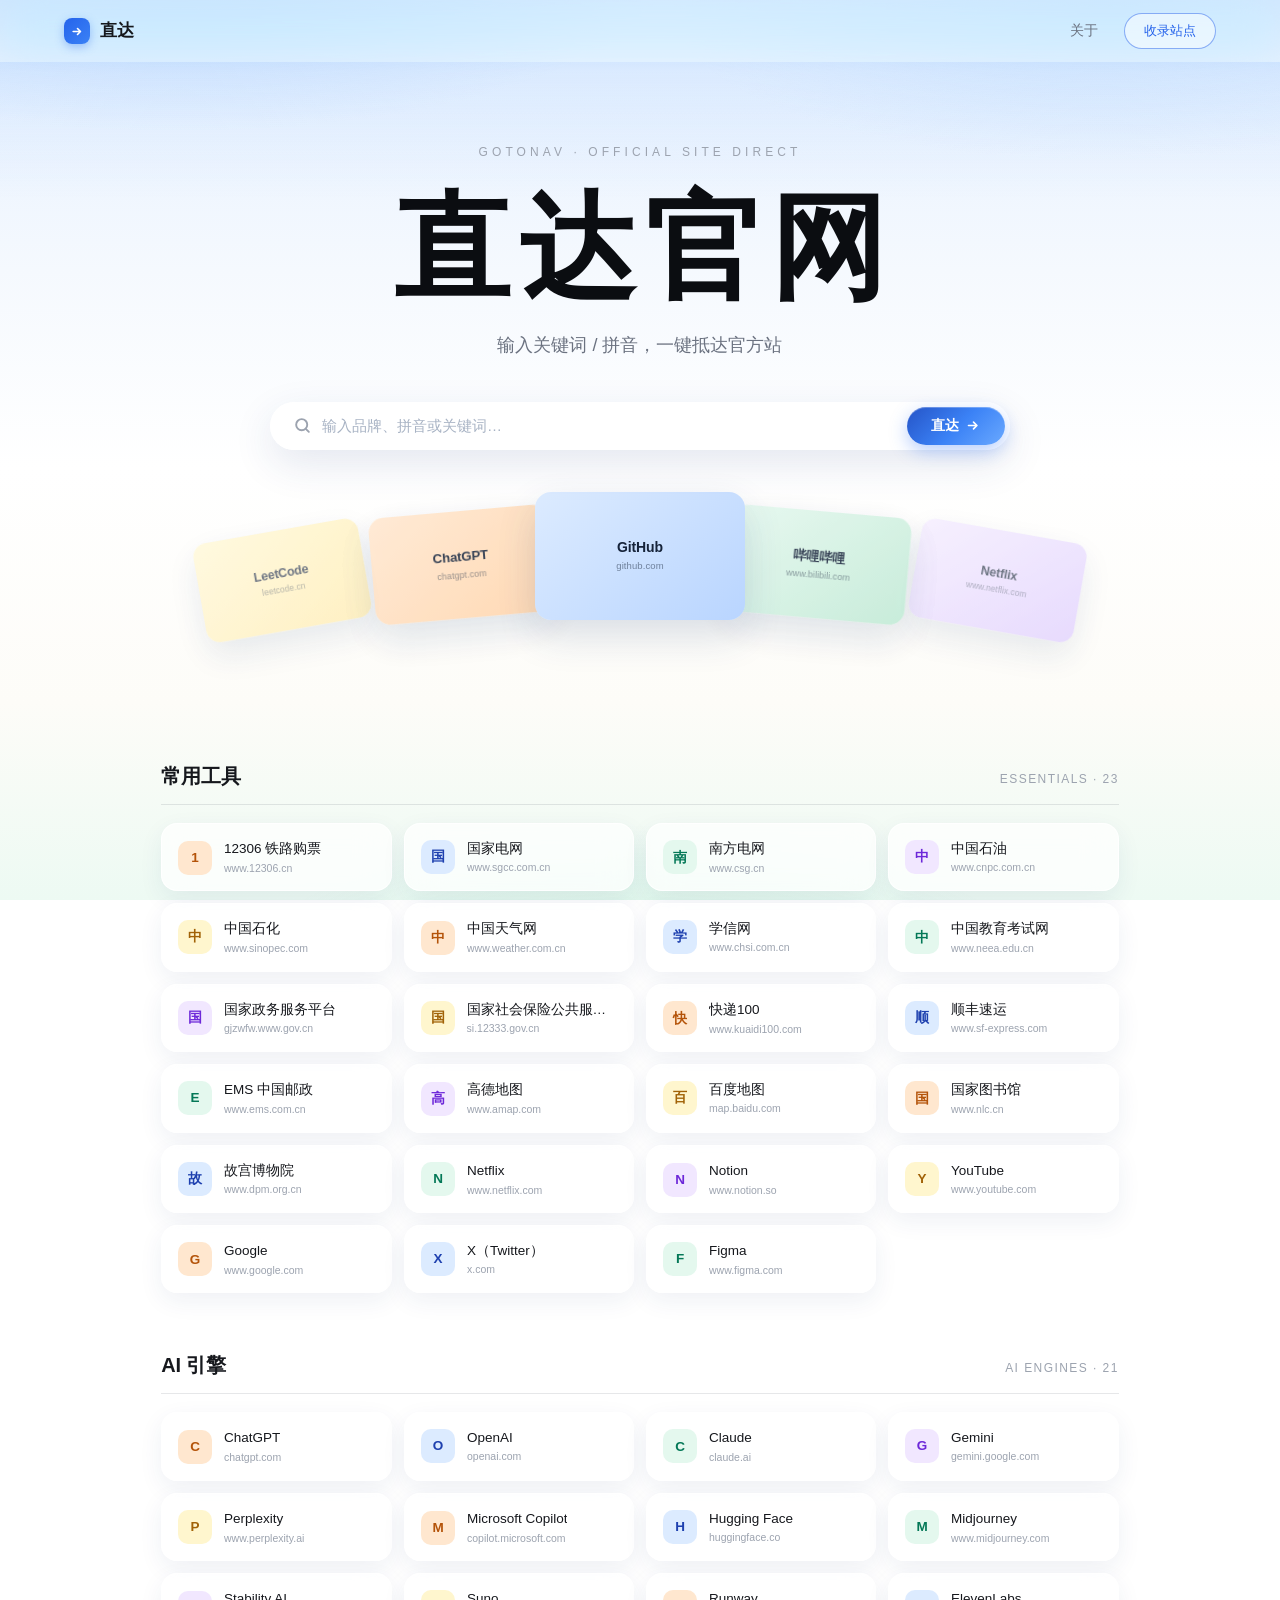
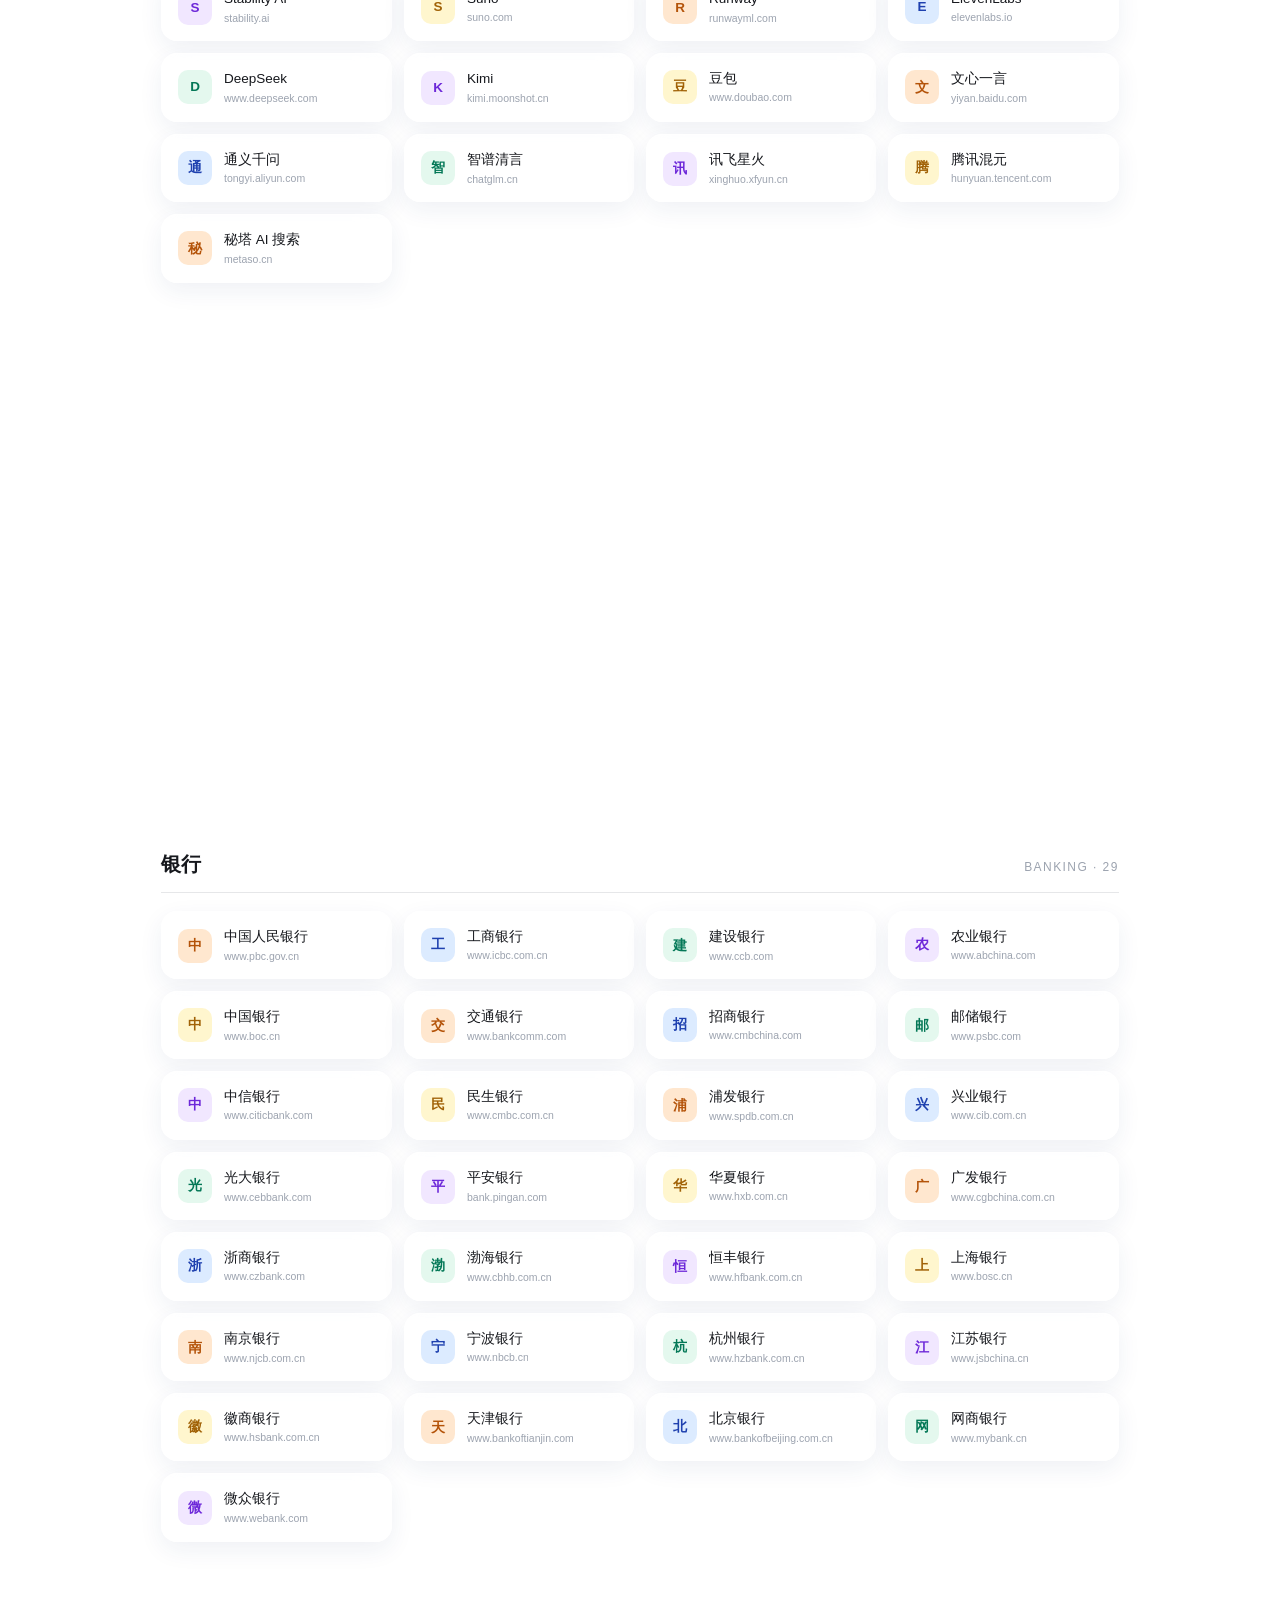
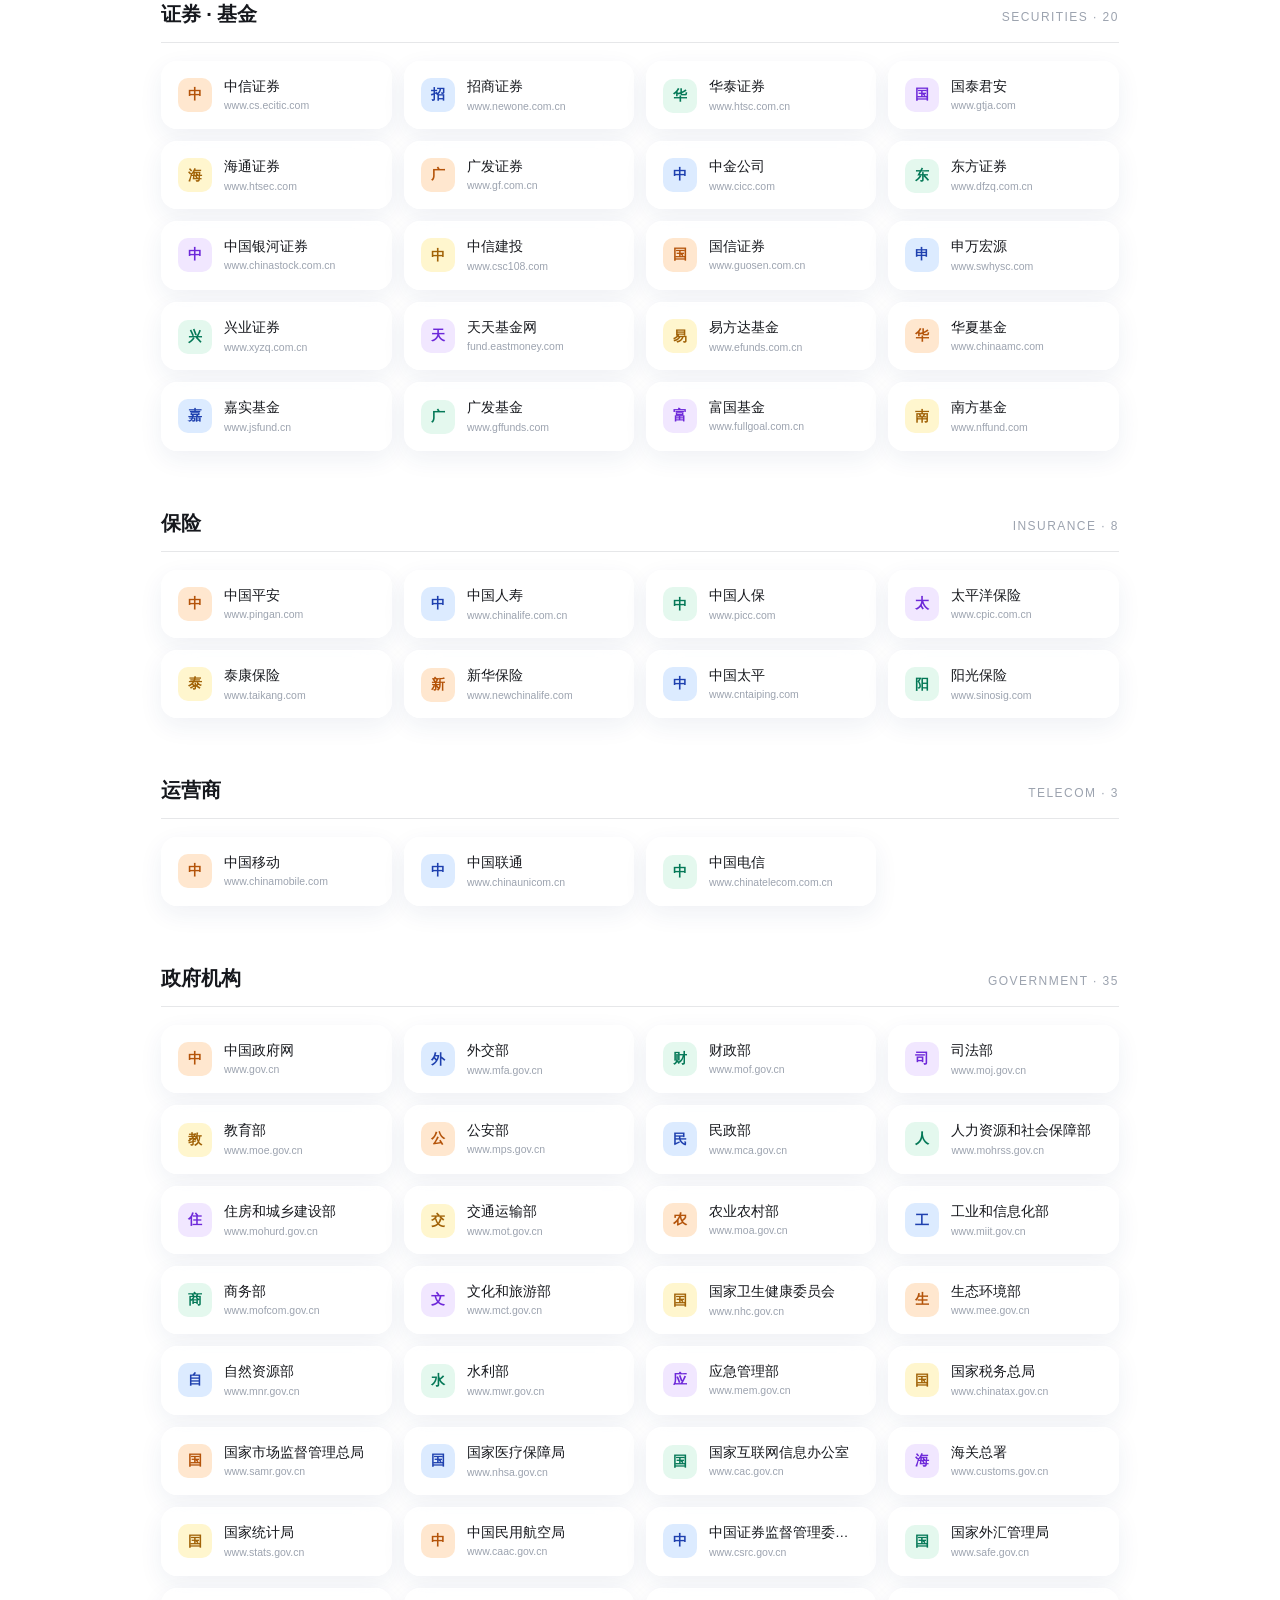
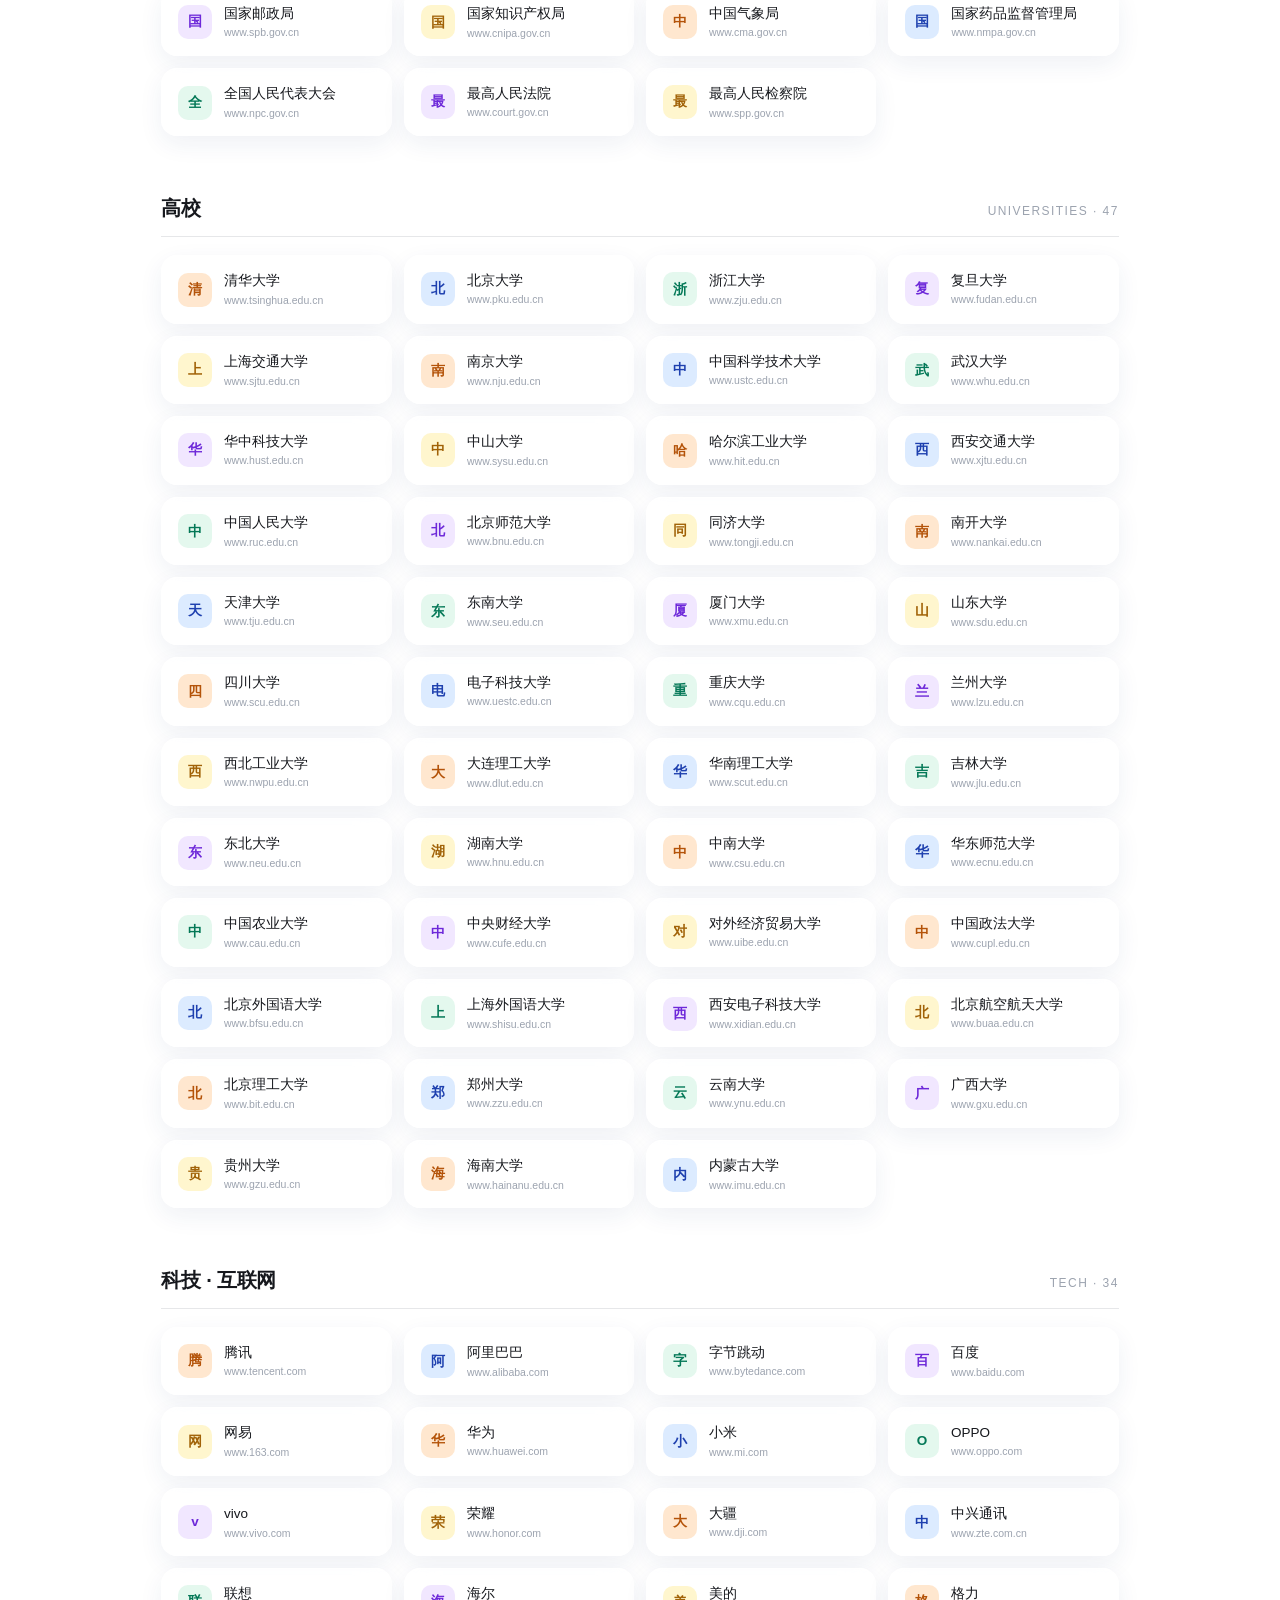
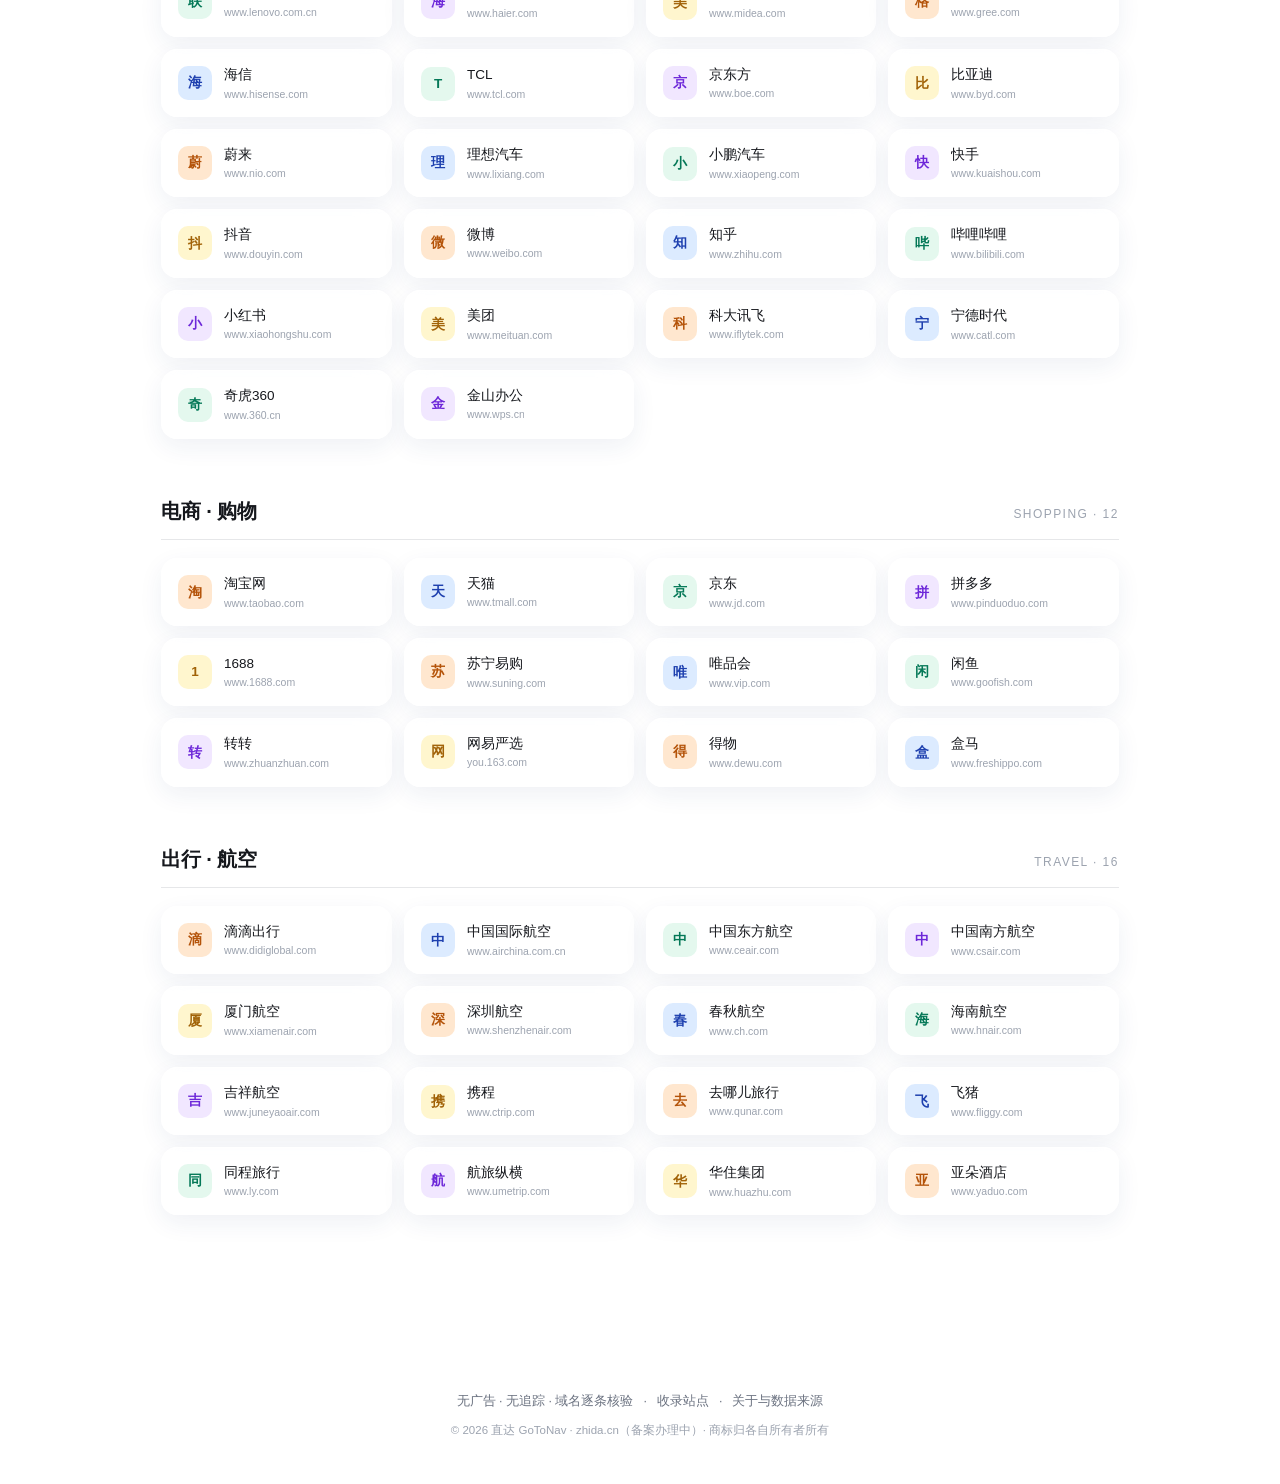
==== commit 9798743f: "feat: 基准恢复为用户指定版(7c27b1f 视觉)；字体全部本地化(fonts/ 仅含'直达官网'四字子集约213KB,离线可用)；基于该基准重建三字体变体(思源黑体VF/MiSans/Noto" ====
--- a/index.html
+++ b/index.html
@@ -7,16 +7,10 @@
 <meta name="description" content="输入品牌 / 拼音，一键抵达官方站。无广告，无竞价排名，域名逐条核验。">
 <link rel="icon" href="data:image/svg+xml,%3Csvg xmlns='http://www.w3.org/2000/svg' viewBox='0 0 32 32'%3E%3Crect width='32' height='32' rx='8' fill='%232563EB'/%3E%3Cpath d='M9 16h12M16 10.5L21.5 16L16 21.5' stroke='%23FFFFFF' stroke-width='2.6' fill='none' stroke-linecap='round' stroke-linejoin='round'/%3E%3C/svg%3E">
 <style>
-/* 站酷酷黑 ZCOOL KuHei（站酷十周年发布，免费商用）——仅用于主标题。
-   多源兜底：woff2(730KB) → woff(1MB)，均已实测可访问；加载失败自动回退系统字体。 */
-@font-face{font-family:"ZCOOL KuHei";font-style:normal;font-weight:400;font-display:swap;
-  src:url("https://db.onlinewebfonts.com/t/1672f0e04cb3fe1edcf26c2626022616.woff2") format("woff2"),
-      url("https://db.onlinewebfonts.com/t/1672f0e04cb3fe1edcf26c2626022616.woff") format("woff")}
-
 :root{
   --sans:-apple-system,BlinkMacSystemFont,"PingFang SC","Microsoft YaHei","Segoe UI",Roboto,sans-serif;
-  /* 主标题：站酷酷黑（字体本身极粗，关闭合成加粗以免糊成一团），后随系统兜底 */
-  --art:"ZCOOL KuHei","Source Han Serif SC","Noto Serif SC","Microsoft YaHei","PingFang SC","SimSun",sans-serif;
+  /* 标题专用：中文宋体系，收细字重 + 放宽字距，比黑体更耐看 */
+  --art:"Songti SC","STSong","Source Han Serif SC","Noto Serif SC","SimSun",Georgia,serif;
   --ease:cubic-bezier(.22,.68,.26,1);
   --text:#16181D;
   --dim:#6B7280;
@@ -34,23 +28,19 @@
 html{scroll-behavior:smooth;scroll-padding-top:90px}
 body{font-family:var(--sans);color:var(--text);line-height:1.6;
   -webkit-font-smoothing:antialiased;overflow-x:hidden;
-  /* 白色透蓝：基底是不那么白的蓝白，纵向极轻微过渡 */
-  background:linear-gradient(180deg,#F3F8FF 0%,#EFF5FF 50%,#F1F8FF 100%) fixed}
+  background:linear-gradient(180deg,#DCEBFF 0%,#E8F2FF 9%,#F5F9FE 30%,#FFFFFF 52%,#FDFCF8 78%,#EDFAF3 100%) fixed}
 a{color:inherit;text-decoration:none}
 button{font-family:inherit;cursor:pointer;border:none;background:none;color:inherit}
 ::selection{background:rgba(37,99,235,.15)}
 mark{background:transparent;color:var(--blue)}
 
-/* 浅蓝色斑：数量更多、体量更大，蓝色克制地加深一档，整体呈「白色透蓝」 */
+/* 背景光斑 + 胶片颗粒（Miu Miu 质感） */
 .aurora{position:fixed;inset:0;pointer-events:none;z-index:0;
   background:
-    radial-gradient(ellipse 72% 50% at 2% -10%,rgba(122,168,240,.42),transparent 66%),
-    radial-gradient(ellipse 64% 44% at 97% -8%,rgba(147,197,253,.38),transparent 64%),
-    radial-gradient(ellipse 66% 46% at 44% -4%,rgba(163,205,255,.32),transparent 62%),
-    radial-gradient(ellipse 60% 42% at -10% 40%,rgba(122,168,240,.28),transparent 64%),
-    radial-gradient(ellipse 62% 44% at 108% 46%,rgba(147,197,253,.26),transparent 62%),
-    radial-gradient(ellipse 60% 40% at 76% 68%,rgba(163,205,255,.22),transparent 62%),
-    radial-gradient(ellipse 74% 48% at 50% 112%,rgba(122,168,240,.32),transparent 66%)}
+    linear-gradient(180deg,rgba(147,197,253,.55) 0%,rgba(191,219,254,.30) 8%,rgba(255,255,255,0) 22%),
+    radial-gradient(ellipse 62% 30% at 14% -4%,rgba(96,165,250,.32),transparent 62%),
+    radial-gradient(ellipse 56% 28% at 86% 1%,rgba(147,197,253,.28),transparent 60%),
+    radial-gradient(ellipse 52% 34% at 50% 114%,rgba(52,211,153,.18),transparent 66%)}
 .grain{position:fixed;inset:0;pointer-events:none;z-index:98;opacity:.05;
   background-image:url("data:image/svg+xml;utf8,<svg xmlns='http://www.w3.org/2000/svg' width='160' height='160'><filter id='n'><feTurbulence type='fractalNoise' baseFrequency='0.9' numOctaves='2'/></filter><rect width='160' height='160' filter='url(%23n)' opacity='0.55'/></svg>");
   mix-blend-mode:overlay}
@@ -58,7 +48,7 @@
 /* ---------- nav ---------- */
 .nav{position:sticky;top:0;z-index:50;display:flex;align-items:center;justify-content:space-between;
   padding:0 max(32px,5vw);height:62px;
-  background:rgba(255,255,255,.26);backdrop-filter:blur(20px) saturate(170%);
+  background:rgba(255,255,255,.45);backdrop-filter:blur(20px) saturate(170%);
   -webkit-backdrop-filter:blur(20px) saturate(170%)}
 .brand{display:flex;align-items:center;gap:10px;font-size:17px;font-weight:800;letter-spacing:-.01em}
 .brand-mark{width:26px;height:26px;border-radius:8px;
@@ -76,11 +66,11 @@
 .hero{position:relative;z-index:1;display:flex;flex-direction:column;
   align-items:center;text-align:center;padding:clamp(56px,9vh,96px) 24px 76px}
 .eyebrow{font-size:12px;letter-spacing:.34em;color:var(--faint);text-transform:uppercase;margin-bottom:26px}
-.hero h1{font-family:var(--art);font-size:clamp(56px,11.5vw,124px);font-weight:400;line-height:1.06;
-  letter-spacing:.05em;text-indent:.05em;color:#0B0D11;font-synthesis:none}
+.hero h1{font-family:var(--art);font-size:clamp(52px,10.5vw,116px);font-weight:600;line-height:1.06;
+  letter-spacing:.08em;text-indent:.08em;color:#0B0D11}
 .hero-sub{font-size:clamp(15px,2vw,18px);color:var(--dim);margin:20px auto 42px;max-width:32em}
 
-.search-wrap{position:relative;width:100%;max-width:620px;z-index:30}
+.search-wrap{position:relative;width:100%;max-width:740px;z-index:30}
 .search{display:flex;align-items:center;gap:10px;padding:4px 4px 4px 22px;border-radius:999px;
   background:rgba(255,255,255,.94);backdrop-filter:blur(24px);-webkit-backdrop-filter:blur(24px);
   border:1px solid rgba(255,255,255,.9);
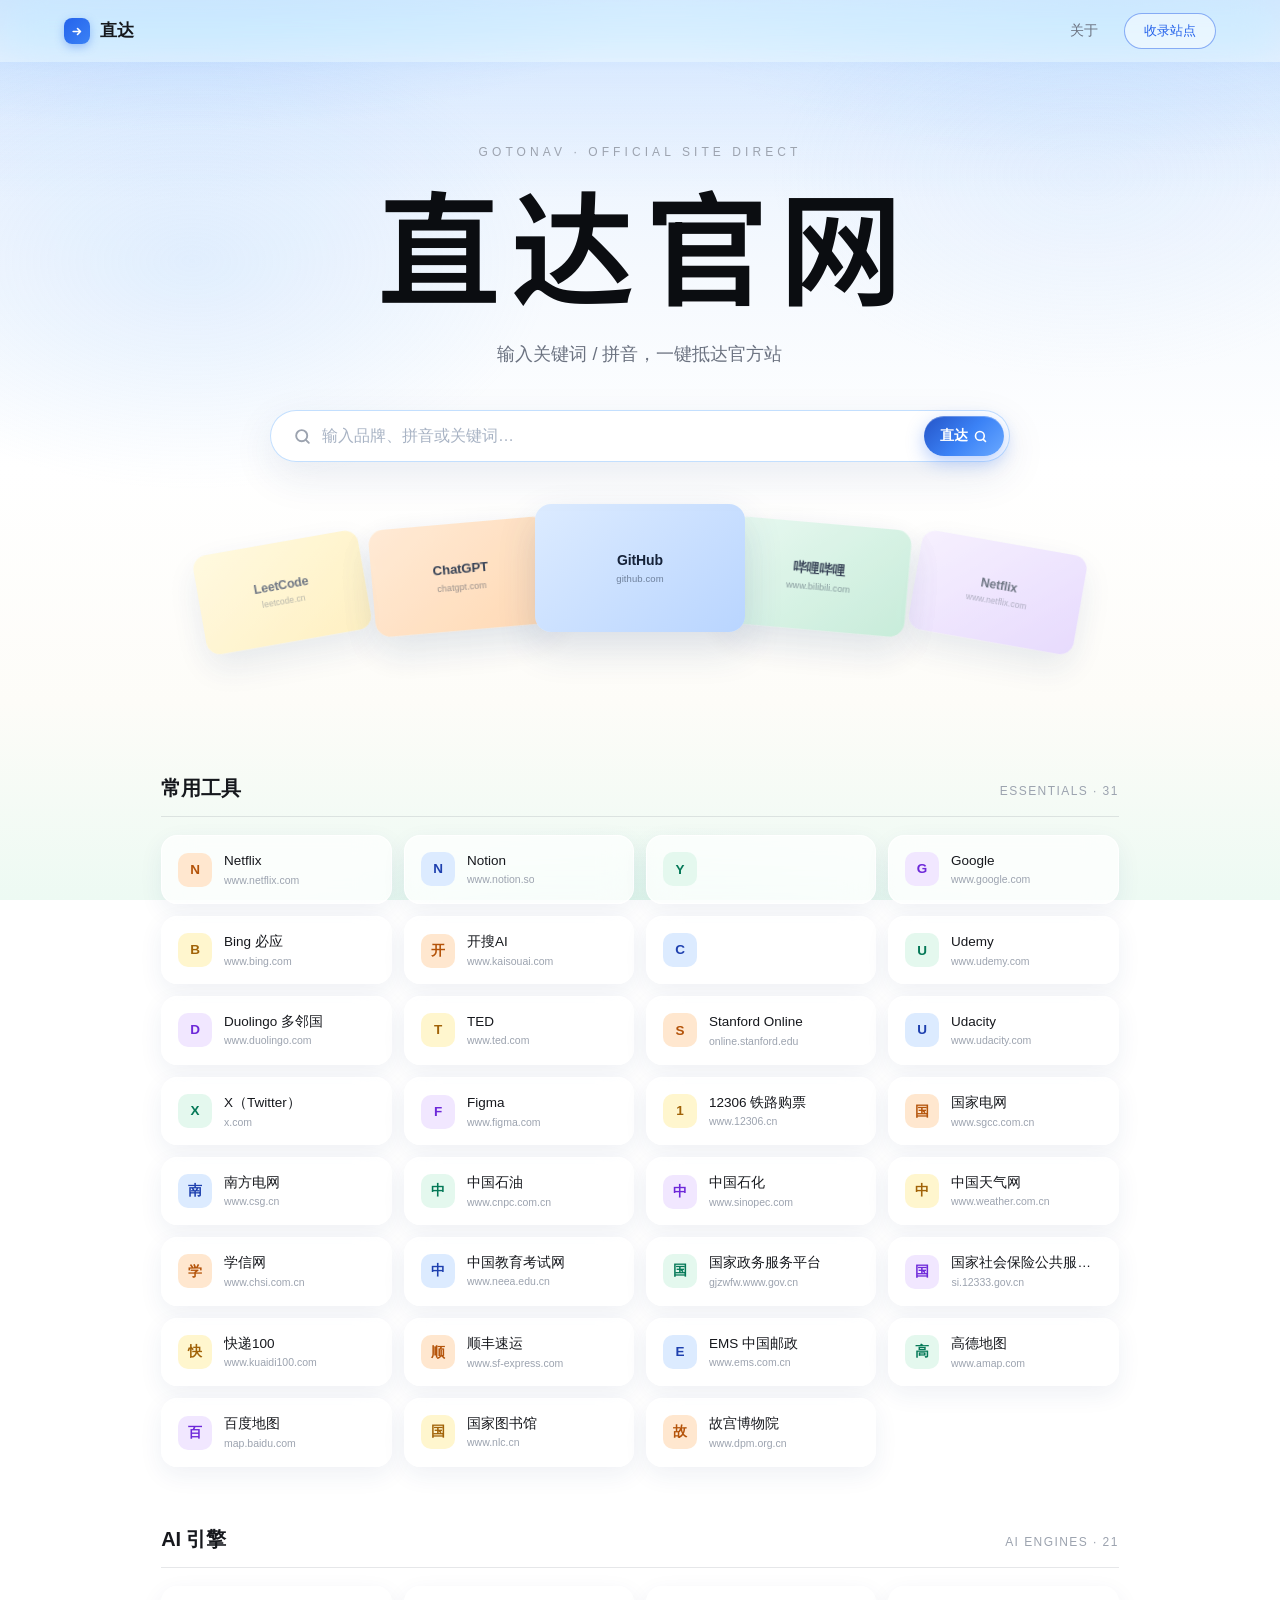
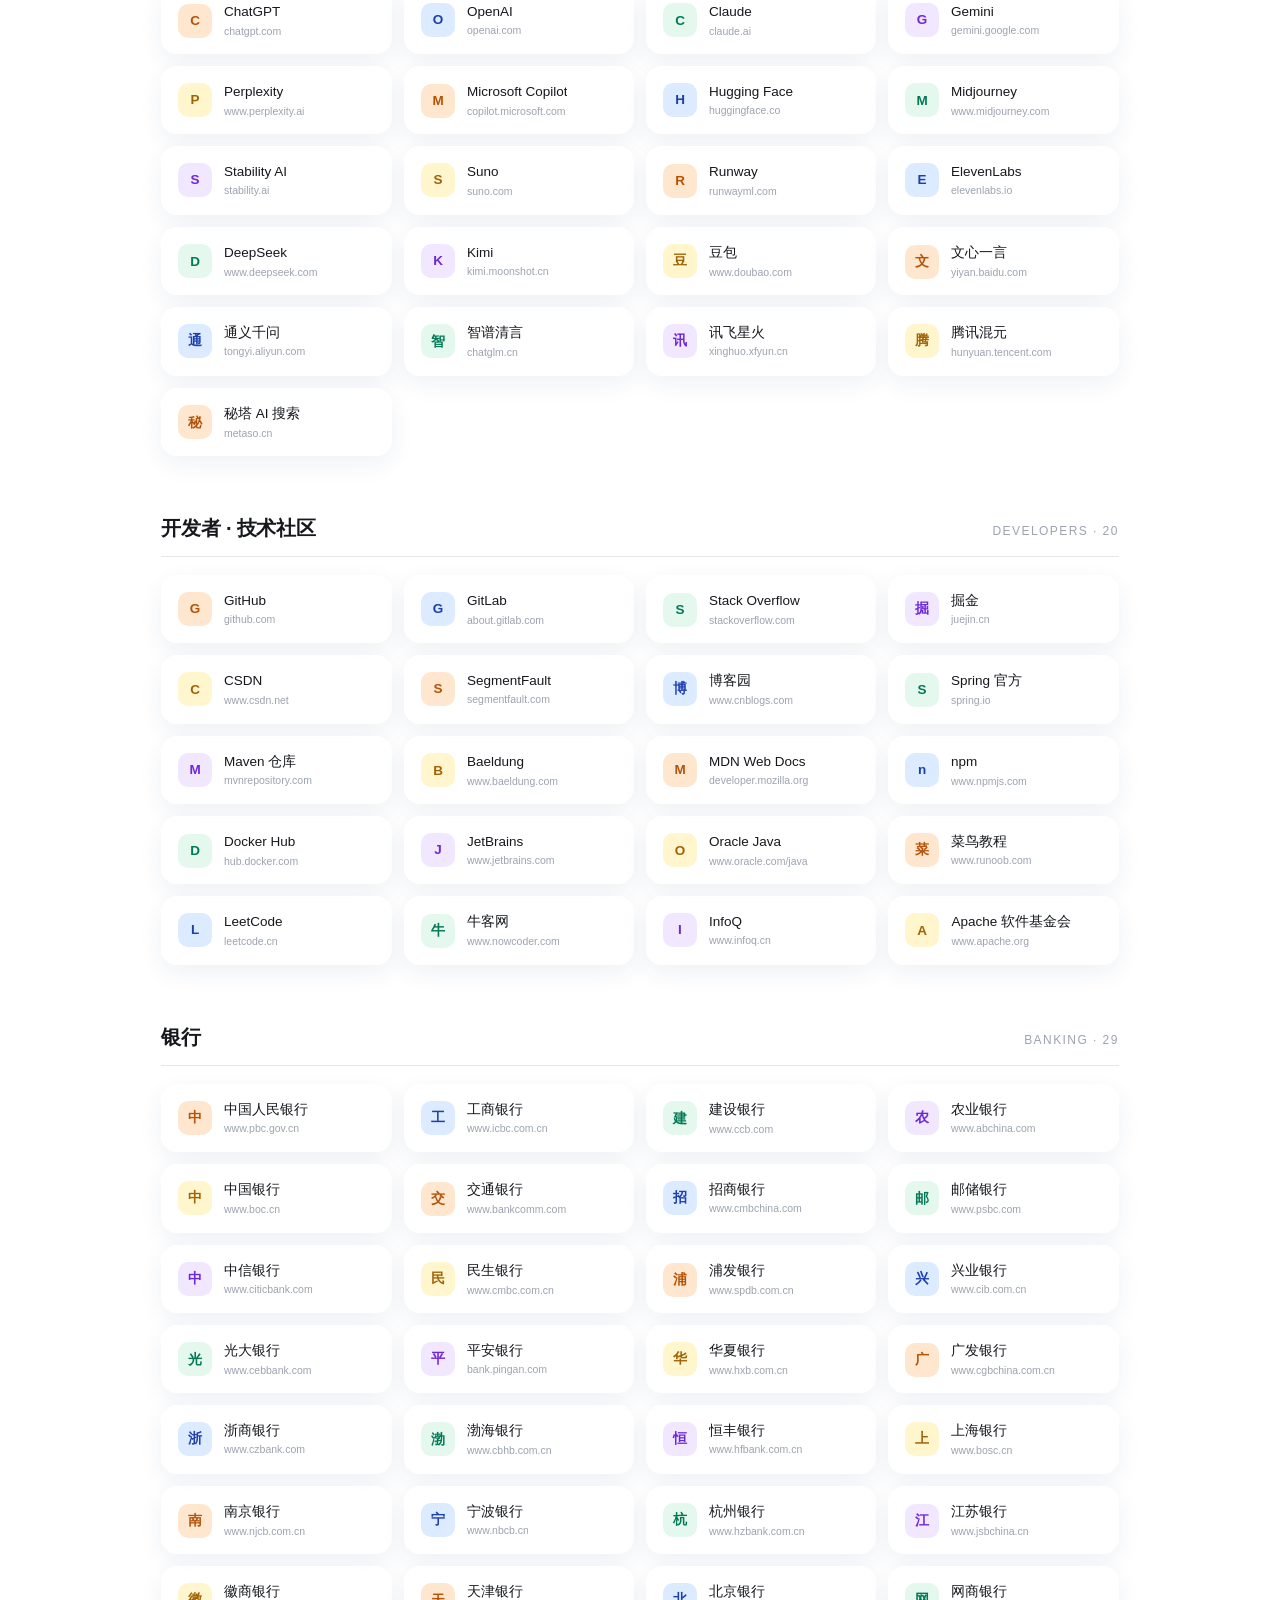
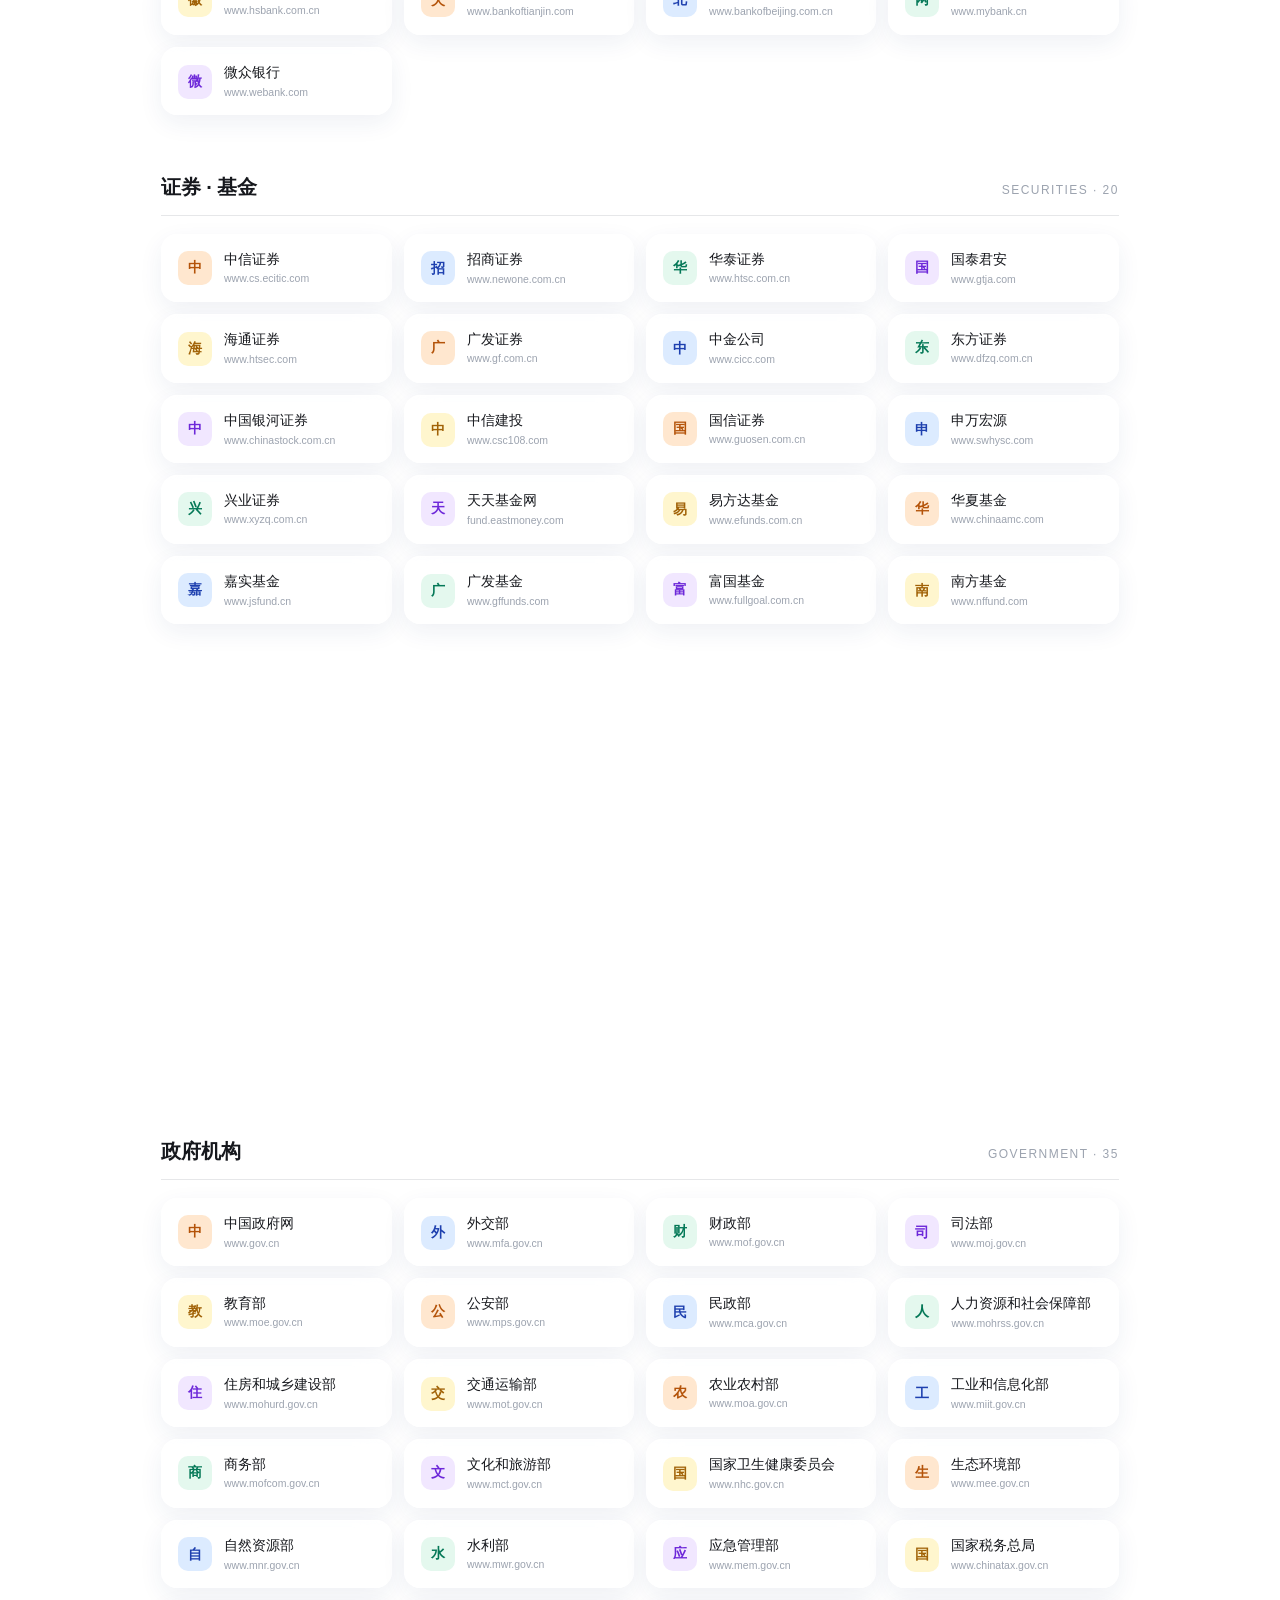
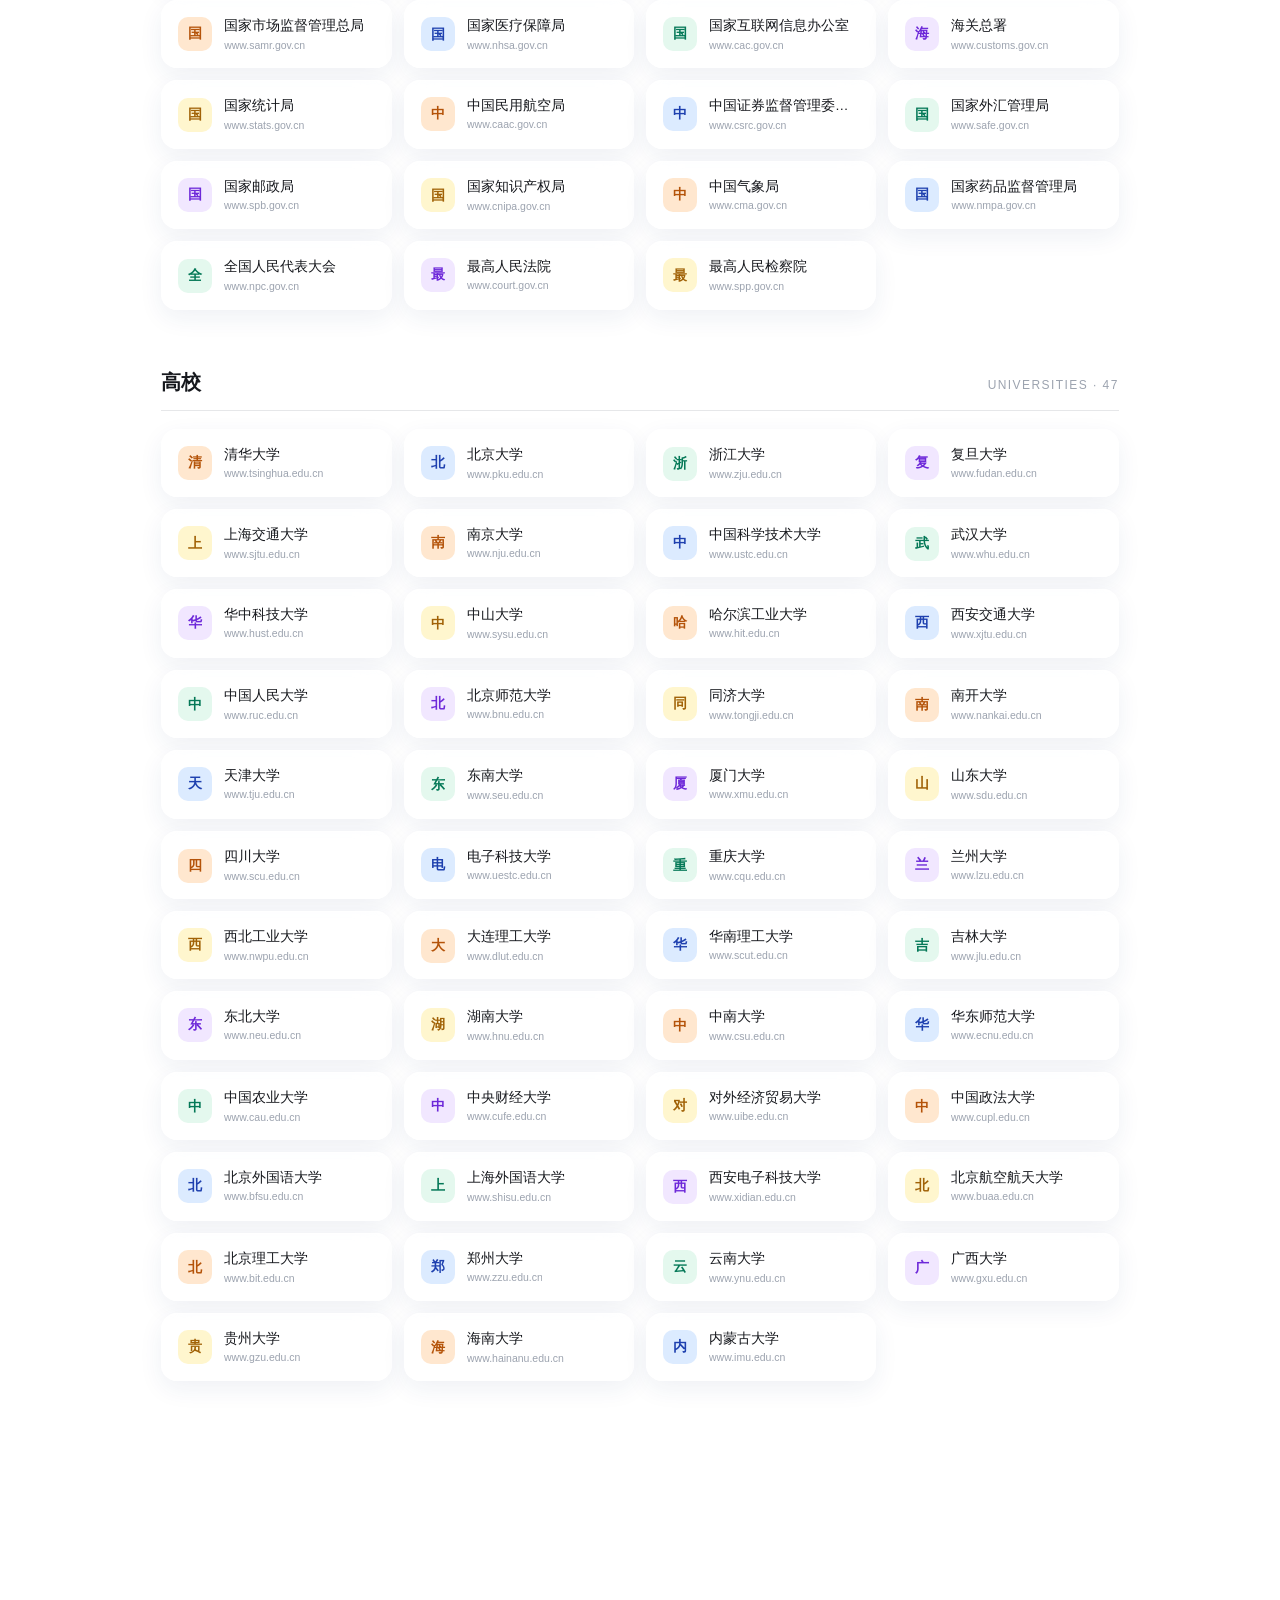
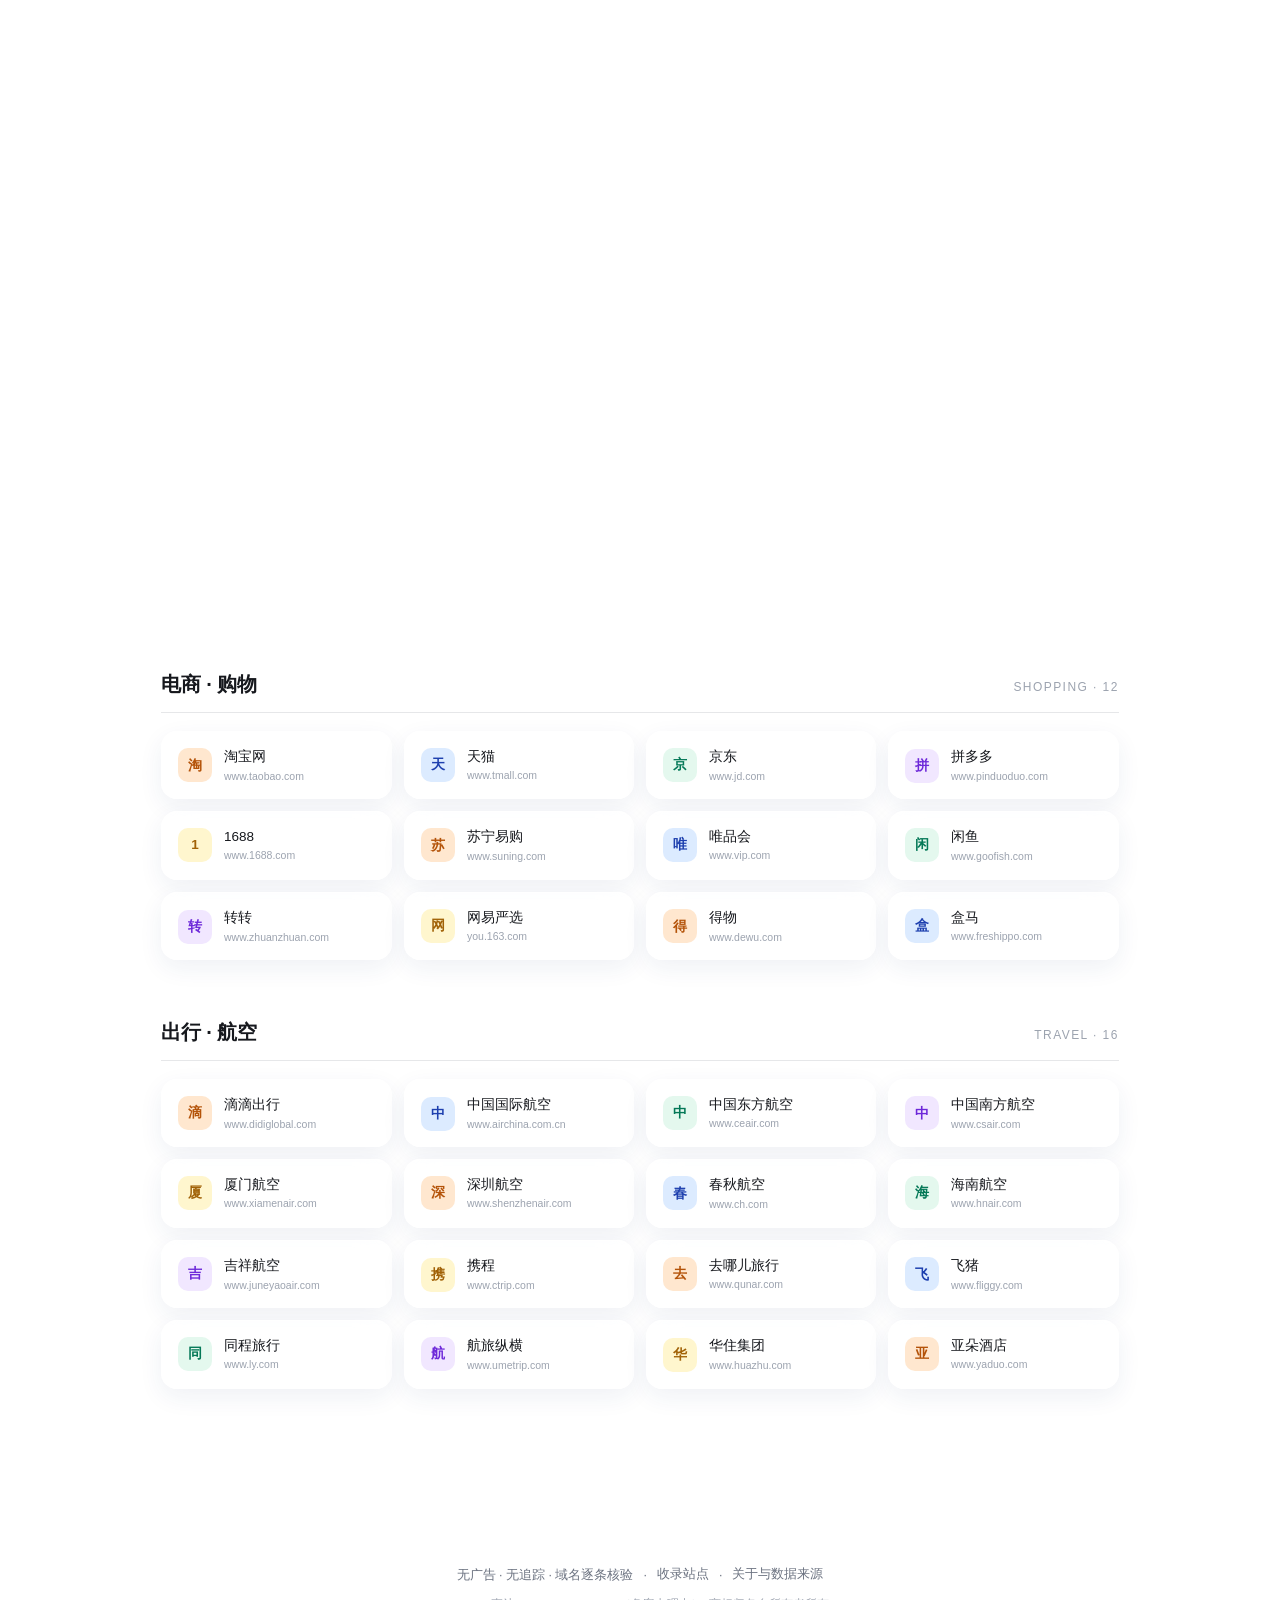
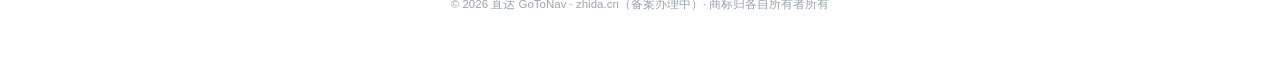
==== commit a8520495: "feat: 数据扩容管线升级至数万级 + 页面两个缺陷修复 数据管线（四步，已端到端冒烟测试）： - Stage1 fetch_wikidata.py 重写：分页/类型过滤/热度门槛/黑名单/重试退避" ====
--- a/index.html
+++ b/index.html
@@ -6,11 +6,13 @@
 <title>直达 GoToNav — 输入品牌名，直达官网</title>
 <meta name="description" content="输入品牌 / 拼音，一键抵达官方站。无广告，无竞价排名，域名逐条核验。">
 <link rel="icon" href="data:image/svg+xml,%3Csvg xmlns='http://www.w3.org/2000/svg' viewBox='0 0 32 32'%3E%3Crect width='32' height='32' rx='8' fill='%232563EB'/%3E%3Cpath d='M9 16h12M16 10.5L21.5 16L16 21.5' stroke='%23FFFFFF' stroke-width='2.6' fill='none' stroke-linecap='round' stroke-linejoin='round'/%3E%3C/svg%3E">
+<!-- 版本3：Noto Sans SC SemiBold 600（本地四字子集，与思源同源）（与基准版仅字体不同） -->
+<link rel="stylesheet" href="fonts/noto-sans-sc.css">
 <style>
 :root{
   --sans:-apple-system,BlinkMacSystemFont,"PingFang SC","Microsoft YaHei","Segoe UI",Roboto,sans-serif;
   /* 标题专用：中文宋体系，收细字重 + 放宽字距，比黑体更耐看 */
-  --art:"Songti SC","STSong","Source Han Serif SC","Noto Serif SC","SimSun",Georgia,serif;
+  --art:"Noto Sans SC","Source Han Sans SC VF","Microsoft YaHei","PingFang SC",sans-serif;
   --ease:cubic-bezier(.22,.68,.26,1);
   --text:#16181D;
   --dim:#6B7280;
@@ -63,25 +65,32 @@
 .btn-outline:hover{background:var(--blue-soft);border-color:var(--blue)}
 
 /* ---------- hero ---------- */
-.hero{position:relative;z-index:1;display:flex;flex-direction:column;
+.hero{position:relative;z-index:5;display:flex;flex-direction:column;
   align-items:center;text-align:center;padding:clamp(56px,9vh,96px) 24px 76px}
+/* hero 局部：仅标题区域两处克制的淡蓝色斑，不动整页背景 */
+.hero::before{content:"";position:absolute;left:0;right:0;top:-30px;bottom:0;pointer-events:none;z-index:-1;
+  background:
+    radial-gradient(ellipse 44% 50% at 15% 32%,rgba(147,197,253,.20),transparent 64%),
+    radial-gradient(ellipse 40% 46% at 85% 20%,rgba(191,219,254,.17),transparent 62%)}
 .eyebrow{font-size:12px;letter-spacing:.34em;color:var(--faint);text-transform:uppercase;margin-bottom:26px}
-.hero h1{font-family:var(--art);font-size:clamp(52px,10.5vw,116px);font-weight:600;line-height:1.06;
+.hero h1{font-family:var(--art);font-size:clamp(56px,11vw,124px);font-weight:600;line-height:1.06;
   letter-spacing:.08em;text-indent:.08em;color:#0B0D11}
 .hero-sub{font-size:clamp(15px,2vw,18px);color:var(--dim);margin:20px auto 42px;max-width:32em}
 
 .search-wrap{position:relative;width:100%;max-width:740px;z-index:30}
-.search{display:flex;align-items:center;gap:10px;padding:4px 4px 4px 22px;border-radius:999px;
+.search{display:flex;align-items:center;gap:10px;padding:5px 5px 5px 22px;border-radius:999px;
   background:rgba(255,255,255,.94);backdrop-filter:blur(24px);-webkit-backdrop-filter:blur(24px);
-  border:1px solid rgba(255,255,255,.9);
-  box-shadow:0 14px 40px rgba(30,60,120,.12);
-  transition:box-shadow .3s var(--ease),transform .3s var(--ease)}
-.search.focus{transform:translateY(-2px);box-shadow:0 22px 52px rgba(30,60,120,.20)}
+  border:1px solid rgba(147,197,253,.55);
+  box-shadow:0 14px 40px rgba(30,60,120,.10);
+  transition:box-shadow .3s var(--ease),transform .3s var(--ease),border-color .3s var(--ease),background .3s var(--ease)}
+.search:hover{background:rgba(219,234,254,.60)}
+.search.focus{transform:translateY(-2px);border-color:rgba(96,165,250,.75);
+  box-shadow:0 22px 52px rgba(30,60,120,.18),0 0 0 3px rgba(147,197,253,.18)}
 .search-ico{color:var(--faint);display:flex;flex-shrink:0}
-.search input{flex:1;border:none;outline:none;background:transparent;font-size:15px;color:var(--text);min-width:0}
+.search input{flex:1;border:none;outline:none;background:transparent;font-size:16px;color:var(--text);min-width:0}
 .search input::placeholder{color:#A8B3C4}
-.search-btn{height:38px;padding:0 24px;border-radius:999px;flex-shrink:0;color:#fff;
-  font-size:14px;font-weight:600;display:flex;align-items:center;gap:7px;
+.search-btn{height:40px;padding:0 16px;border-radius:999px;flex-shrink:0;color:#fff;
+  font-size:13.5px;font-weight:600;display:flex;align-items:center;gap:5px;
   background:linear-gradient(135deg,#2554C7 0%,#3B82F6 52%,#6AA9FF 100%);
   box-shadow:0 6px 18px rgba(43,110,246,.34),inset 0 1px 0 rgba(255,255,255,.28);
   transition:transform .25s var(--ease),box-shadow .25s}
@@ -136,6 +145,11 @@
 .panel.show{opacity:1;transform:none;pointer-events:auto}
 .sug{display:flex;align-items:center;gap:12px;padding:11px 16px;cursor:pointer;transition:background .15s}
 .sug.active,.sug:hover{background:var(--blue-soft)}
+/* 文本列：显式容器 + 零 min-width，保证名称与其下一行网址左边缘严格对齐 */
+.sug .avatar{flex-shrink:0}
+.sug-txt{flex:1;min-width:0;text-align:left}
+.sug-name,.sug-domain{margin:0;padding:0;text-align:left;line-height:1.45;
+  white-space:nowrap;overflow:hidden;text-overflow:ellipsis}
 .sug-name{font-size:14px;font-weight:500}
 .sug-domain{font-size:11.5px;color:var(--faint)}
 .sug-meta{margin-left:auto;text-align:right;flex-shrink:0}
@@ -213,7 +227,7 @@
 @media (max-width:560px){
   .collage{height:92px}
   .search{padding-left:18px}
-  .search-btn{padding:0 18px;height:36px}
+  .search-btn{padding:0 18px;height:40px}
   .hero-sub{margin-bottom:34px}
 }
 </style>
@@ -242,8 +256,8 @@
     <div class="search" id="searchBox">
       <span class="search-ico"><svg width="19" height="19" viewBox="0 0 24 24" fill="none" stroke="currentColor" stroke-width="2.4" stroke-linecap="round"><circle cx="11" cy="11" r="7"/><path d="M20 20l-3.5-3.5"/></svg></span>
       <input id="q" type="text" placeholder="输入品牌、拼音或关键词…" autocomplete="off" spellcheck="false">
-      <button class="search-btn" id="goBtn">直达
-        <svg width="15" height="15" viewBox="0 0 24 24" fill="none" stroke="currentColor" stroke-width="2.6" stroke-linecap="round" stroke-linejoin="round"><path d="M4 12h13M12 6.5L17.5 12L12 17.5"/></svg>
+      <button class="search-btn" id="goBtn" aria-label="直达">直达
+        <svg width="15" height="15" viewBox="0 0 24 24" fill="none" stroke="currentColor" stroke-width="2.6" stroke-linecap="round"><circle cx="11" cy="11" r="7"/><path d="M20 20l-3.5-3.5"/></svg>
       </button>
     </div>
     <div class="panel" id="panel" role="listbox"></div>
@@ -318,6 +332,20 @@
 ];
 const SITES=[
 /* —— 常用工具 —— */
+["Netflix","https://www.netflix.com","common","netflix nfx naiwang 奈飞"],
+["Notion","https://www.notion.so","common","notion nuoshan biji 笔记"],
+["YouTube","https://www.youtube.com","common","youtube yt youtu 油管"],
+["Google","https://www.google.com","common","google guge guge搜索"],
+["Bing 必应","https://www.bing.com","common","bing biying"],
+["开搜AI","https://www.kaisouai.com","common","kaisouai kaisou 开搜 ksai"],
+["Coursera","https://www.coursera.org","common","coursera mooc kecheng 课程"],
+["Udemy","https://www.udemy.com","common","udemy youdemeni"],
+["Duolingo 多邻国","https://www.duolingo.com","common","duolingo duolinguo 多邻国"],
+["TED","https://www.ted.com","common","ted tedtalk 演讲"],
+["Stanford Online","https://online.stanford.edu","common","stanford sitanfu"],
+["Udacity","https://www.udacity.com","common","udacity youdacheng"],
+["X（Twitter）","https://x.com","common","twitter x tuite 推特"],
+["Figma","https://www.figma.com","common","figma"],
 ["12306 铁路购票","https://www.12306.cn","common","12306 tl12306铁路 huoche"],
 ["国家电网","https://www.sgcc.com.cn","common","sgcc gjdw dianwang 电网"],
 ["南方电网","https://www.csg.cn","common","ndw csg nanfang dianwang"],
@@ -335,12 +363,6 @@
 ["百度地图","https://map.baidu.com","common","baiduditu ditu 地图"],
 ["国家图书馆","https://www.nlc.cn","common","gjtsg nlc tushuguan 图书馆"],
 ["故宫博物院","https://www.dpm.org.cn","common","gugong dpm bowuguan 故宫"],
-["Netflix","https://www.netflix.com","common","netflix nfx naiwang 奈飞"],
-["Notion","https://www.notion.so","common","notion nuoshan biji 笔记"],
-["YouTube","https://www.youtube.com","common","youtube yt youtu 油管"],
-["Google","https://www.google.com","common","google guge guge搜索"],
-["X（Twitter）","https://x.com","common","twitter x tuite 推特"],
-["Figma","https://www.figma.com","common","figma"],
 /* —— 运营商 —— */
 ["中国移动","https://www.chinamobile.com","telecom","yidong cmcc 10086 移动"],
 ["中国联通","https://www.chinaunicom.cn","telecom","liantong 10010 联通 unicom"],
@@ -528,7 +550,7 @@
 ["JetBrains","https://www.jetbrains.com","dev","jetbrains idea"],
 ["Oracle Java","https://www.oracle.com/java","dev","oracle java jdk"],
 ["菜鸟教程","https://www.runoob.com","dev","runoob cainiao"],
-["LeetCode","https://leetcode.cn","dev","leetcode likou 力扣 算法"],
+["LeetCode","https://leetcode.cn","dev","leetcode likou lc 力扣 算法"],
 ["牛客网","https://www.nowcoder.com","dev","nowcoder niuke 刷题"],
 ["InfoQ","https://www.infoq.cn","dev","infoq"],
 ["Apache 软件基金会","https://www.apache.org","dev","apache"],
@@ -658,14 +680,15 @@
 
 /* ================= 下拉候选区（输入即弹，多结果可点选） ================= */
 const q=$("#q"),panel=$("#panel"),searchBox=$("#searchBox");
-const rowHTML=(s,i,qv)=>`
- <div class="sug ${i===0?"active":""}" data-i="${i}" role="option">
-   <div class="avatar" data-c="${i%5}">${s.n[0]}</div>
-   <div><div class="sug-name">${qv?hi(s.n,qv):s.n}</div>
-   <div class="sug-domain">${s.d.replace(/^https?:\/\//,"")}</div></div>
-   <div class="sug-meta"><div class="sug-cat">${CATMAP[s.c]?CATMAP[s.c].label:""}</div>
-   <div class="sug-go">直达 ↗</div></div>
- </div>`;
+const rowHTML=(s,i,qv)=>`<div class="sug ${i===0?"active":""}" data-i="${i}" role="option">`+
+ `<div class="avatar" data-c="${i%5}">${s.n[0]}</div>`+
+ `<div class="sug-txt">`+
+   `<div class="sug-name">${qv?hi(s.n,qv):s.n}</div>`+
+   `<div class="sug-domain">${s.d.replace(/^https?:\/\//,"")}</div>`+
+ `</div>`+
+ `<div class="sug-meta"><div class="sug-cat">${CATMAP[s.c]?CATMAP[s.c].label:""}</div>`+
+ `<div class="sug-go">直达 ↗</div></div>`+
+`</div>`;
 function showPanel(){
   const qv=norm(q.value);
   if(!qv){hidePanel();return} // 空查询交给动态推荐组件
@@ -777,19 +800,9 @@
 }
 renderCats();
 
-/* 加载扩展收录库（Wikidata P856，pipeline 生成；file:// 打开时自动降级为内置库） */
-fetch("data/sites-full.json").then(r=>r.ok?r.json():null).then(ext=>{
-  if(!ext||!ext.sites)return;
-  const seen=new Set(idx.map(s=>s.d));
-  let added=0;
-  for(const e of ext.sites){
-    if(seen.has(e.d))continue;
-    seen.add(e.d);
-    idx.push({n:e.n,d:e.d,c:"more",keys:norm(e.n).split(/\s+/).filter(Boolean)});
-    added++;
-  }
-  if(added){renderCats();console.log(`已加载扩展收录 ${added} 条（Wikidata P856）`)}
-}).catch(()=>{});
+/* 扩展收录库由 extended-search.js 负责：
+   读 data/manifest.json → 空闲时后台加载核心区分片 → 内置库没命中时才渐进加载长尾。
+   file:// 直开或尚无数据时静默降级，仅用内置精选库，不报错。 */
 
 /* 滚动渐入 */
 const io=new IntersectionObserver(es=>{
@@ -825,5 +838,6 @@
   toast("已提交，进入审核队列（当前为本地演示，正式版接入审核后台）");
 });
 </script>
+<script src="extended-search.js" defer></script>
 </body>
 </html>
--- a/fonts/noto-sans-sc.css
+++ b/fonts/noto-sans-sc.css
@@ -0,0 +1,4 @@
+/* Noto Sans SC SemiBold 600 — 仅含「直达官网」四字的本地子集，离线可用 */
+@font-face{font-family:"Noto Sans SC";font-style:normal;font-weight:600;font-display:swap;
+  src:url("./noto-sans-sc-600-4chars.woff2") format("woff2");
+  unicode-range:U+5b98,U+76f4,U+7f51,U+8fbe}
